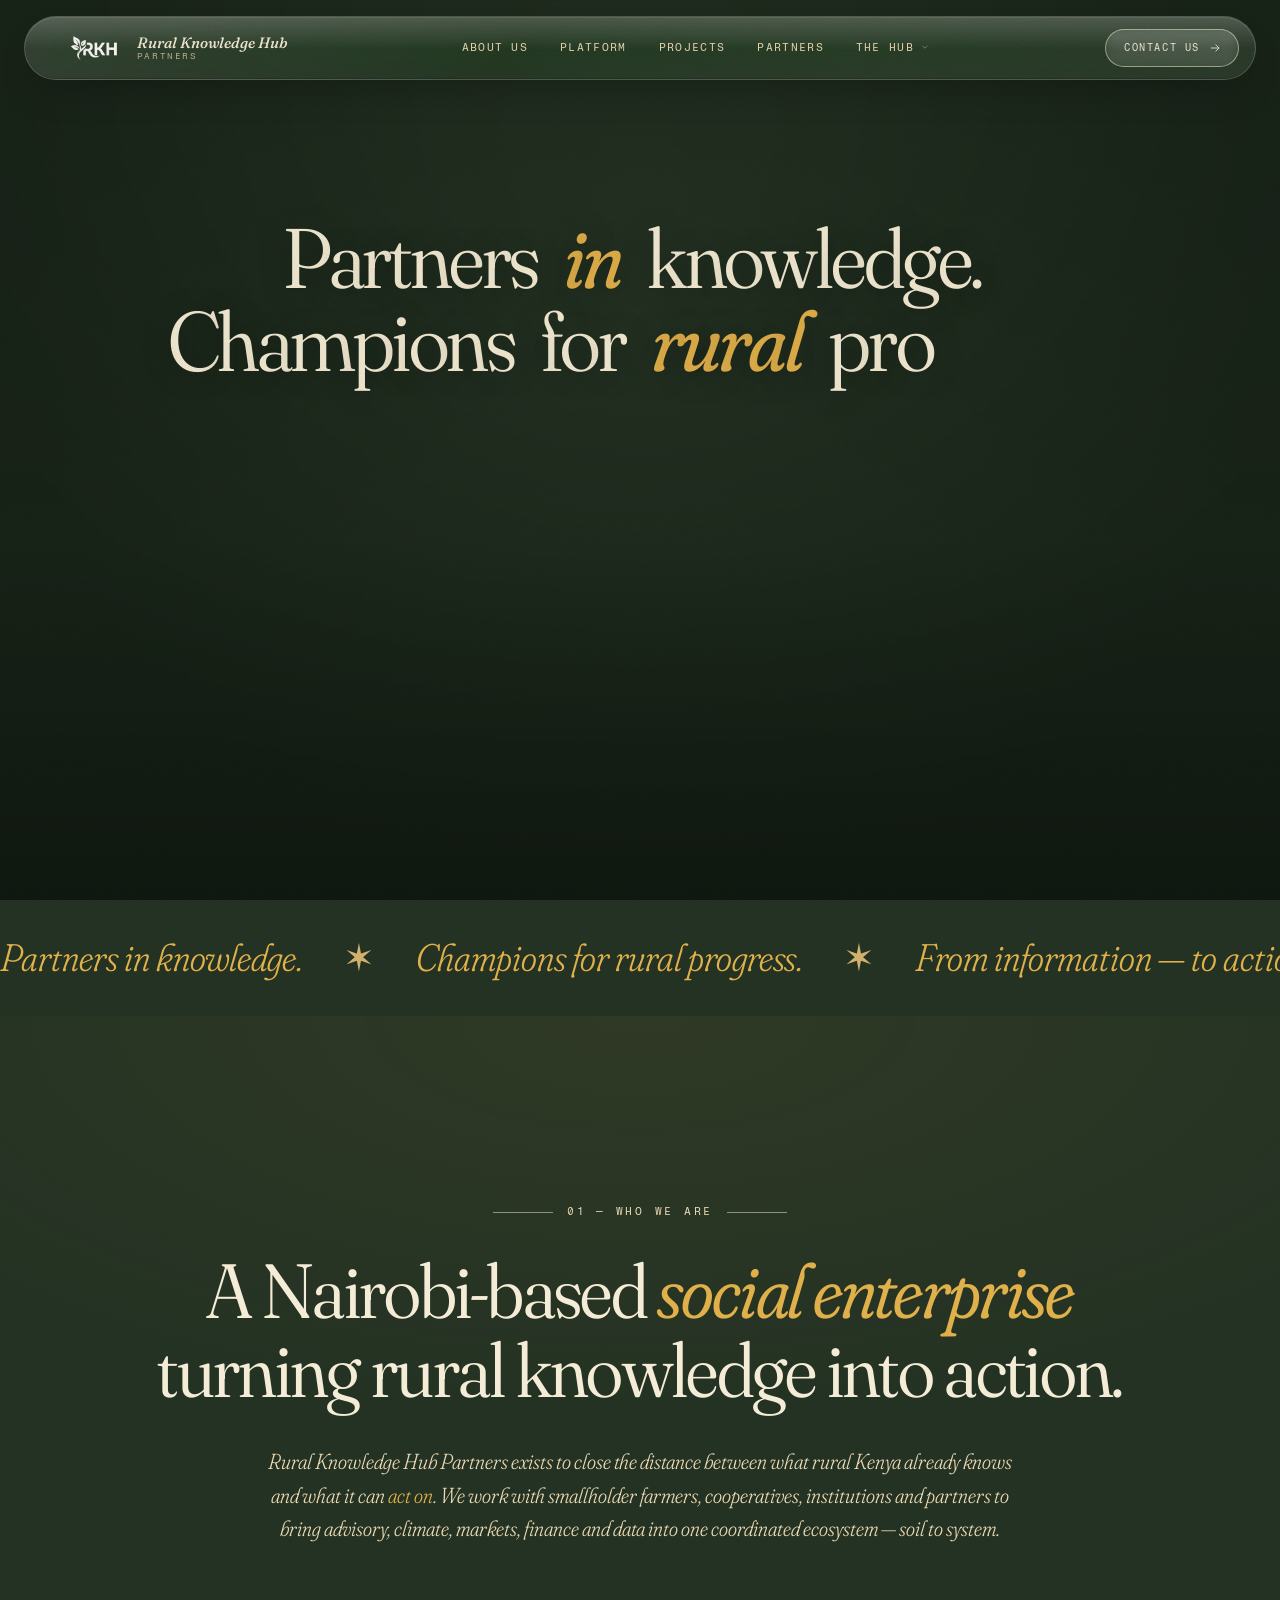
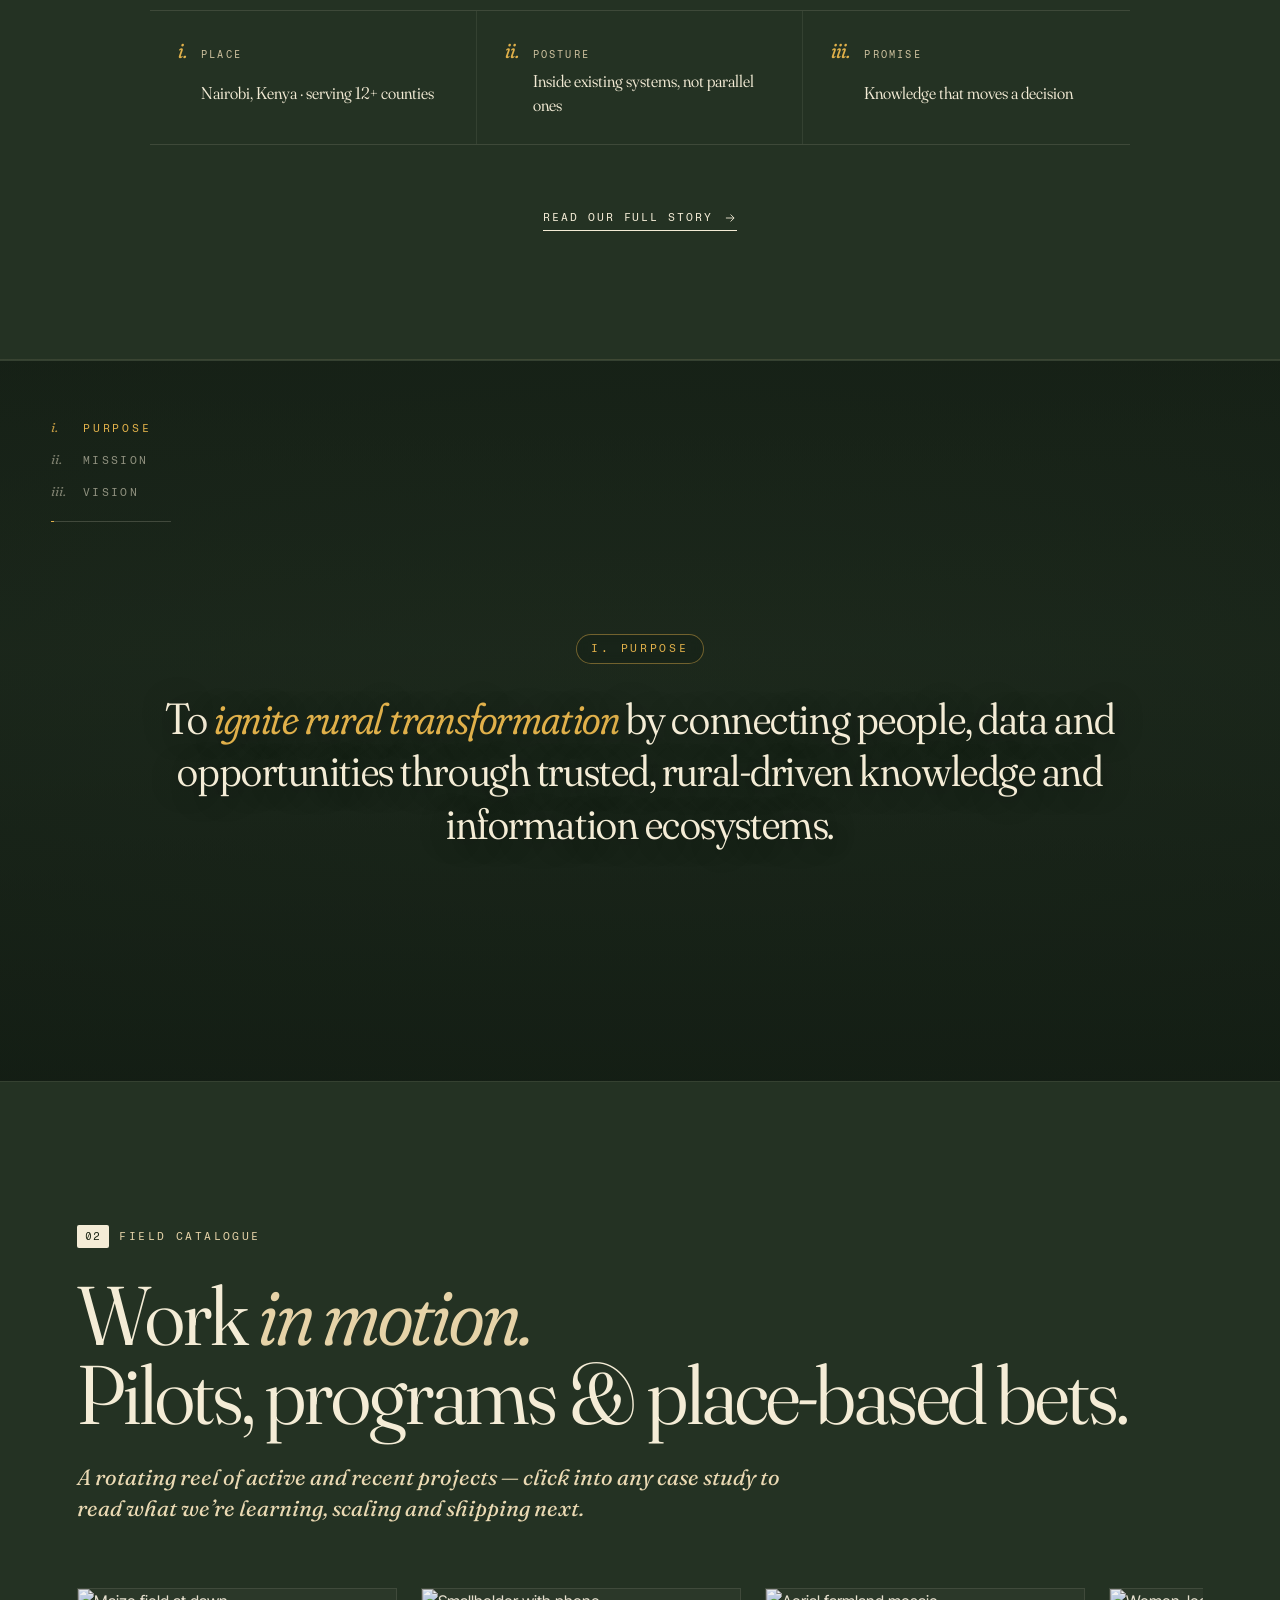
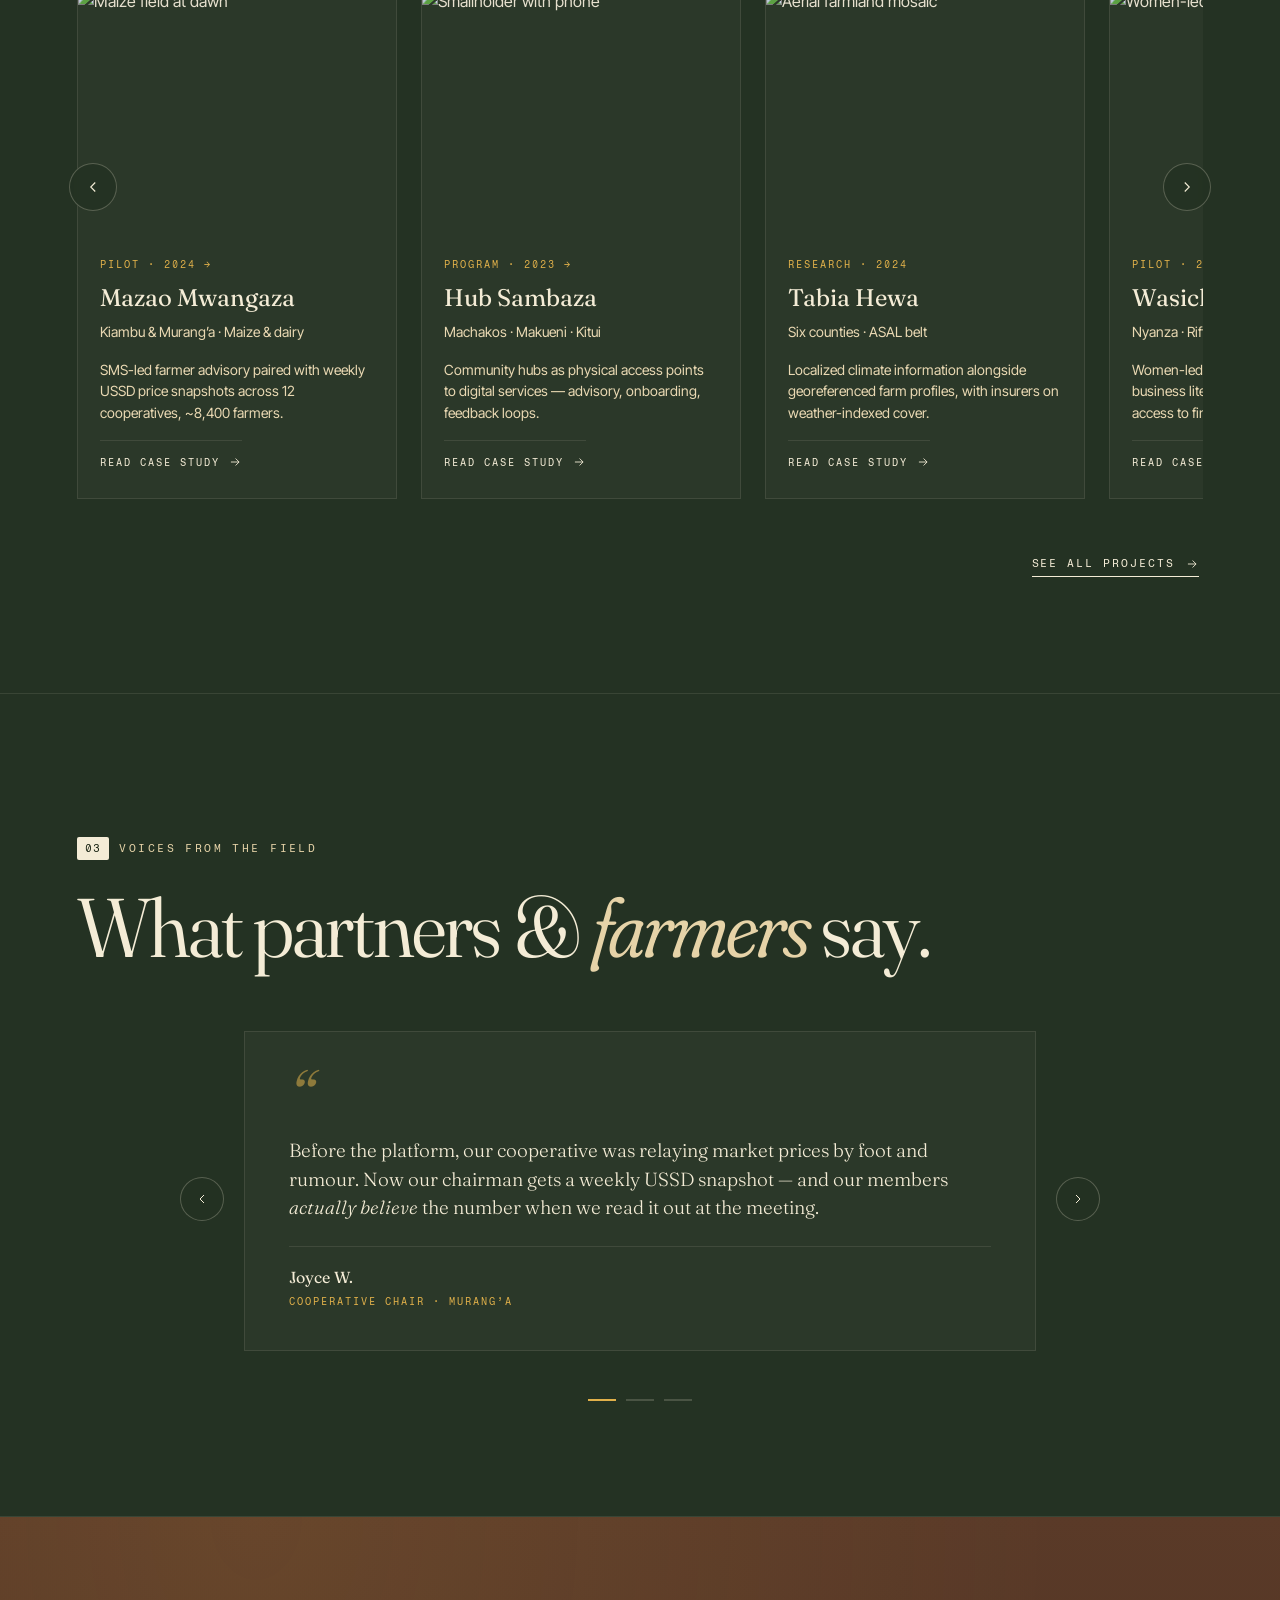
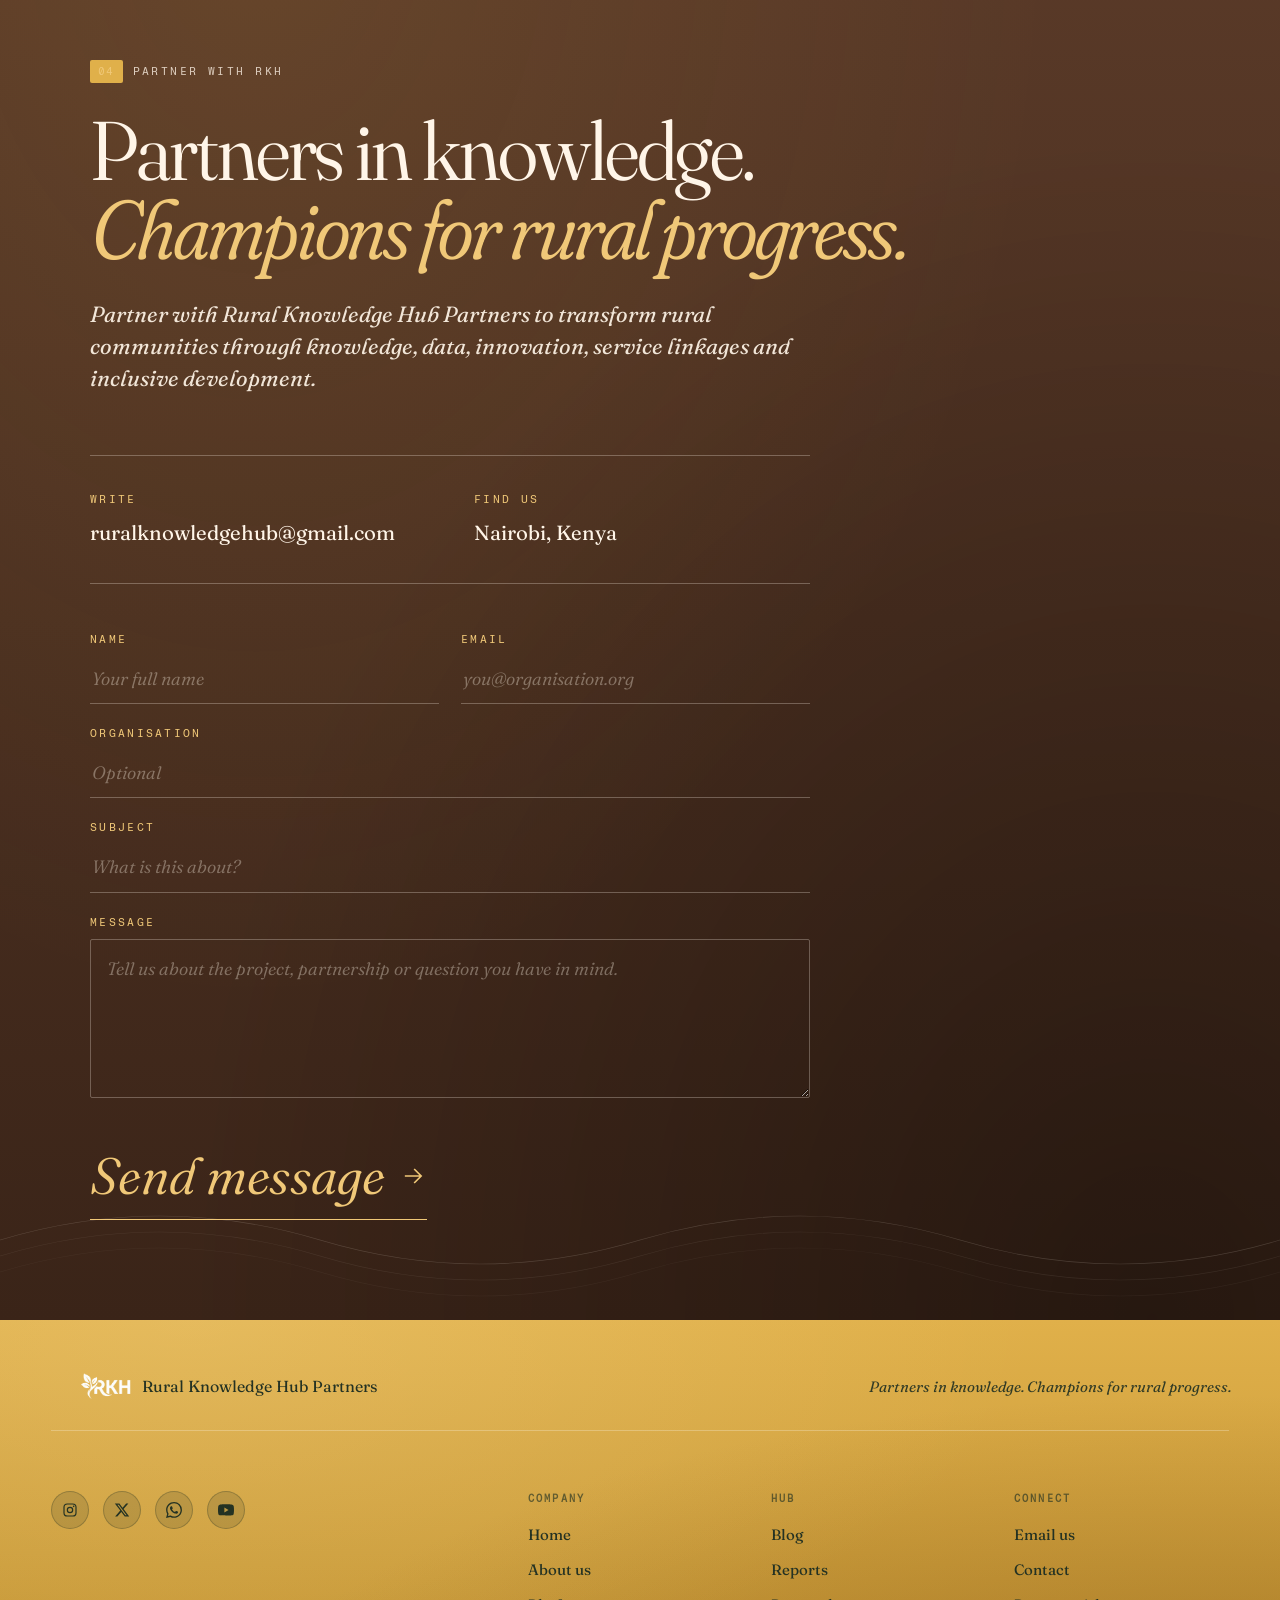
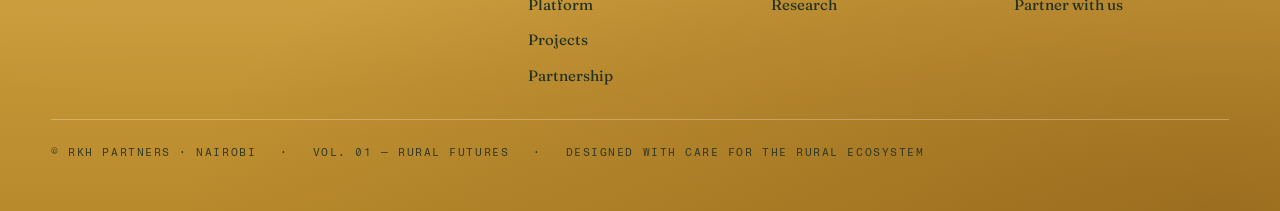
==== index.html @ 111ee83a "Initial commit" ====
<!doctype html>
<html lang="en">
<head>
<meta charset="utf-8" />
<meta name="viewport" content="width=device-width, initial-scale=1" />
<title>Rural Knowledge Hub Partners — Knowledge that moves the soil.</title>
<meta name="description" content="RKH Partners is a Nairobi-based social enterprise turning rural knowledge into action — connecting smallholder farmers, cooperatives and institutions through one coordinated rural knowledge ecosystem." />

<link rel="preconnect" href="https://fonts.googleapis.com">
<link rel="preconnect" href="https://fonts.gstatic.com" crossorigin>
<link href="https://fonts.googleapis.com/css2?family=Fraunces:ital,opsz,wght,SOFT@0,9..144,300..900,30..100;1,9..144,300..900,30..100&family=Fragment+Mono&family=Inter+Tight:wght@300;400;500;600&display=swap" rel="stylesheet">

<link rel="stylesheet" href="styles.css" />
</head>
<body>

<!-- ============ GRAIN & PAPER NOISE OVERLAY ============ -->
<div class="grain" aria-hidden="true"></div>

<!-- ============ NAV ============ -->
<header class="nav">
  <a href="#top" class="nav-mark" aria-label="RKH Partners home">
    <img class="nav-logo" src="assets/rkh-logo.png" alt="RKH Partners" />
    <span class="nav-wordmark">
      <span class="nav-word">Rural Knowledge Hub</span>
      <span class="nav-sub">Partners</span>
    </span>
  </a>

  <nav class="nav-links" aria-label="Primary">
    <a href="pillars.html">About us</a>
    <a href="platform.html">Platform</a>
    <a href="projects.html">Projects</a>
    <a href="partnership.html">Partners</a>
    <div class="nav-drop" data-nav-drop>
      <button type="button" class="nav-drop-trigger" aria-expanded="false" aria-haspopup="true">
        <span>The Hub</span>
        <svg viewBox="0 0 24 24" aria-hidden="true"><path d="M6 9l6 6 6-6" fill="none" stroke="currentColor" stroke-width="1.5"/></svg>
      </button>
      <div class="nav-drop-menu" role="menu">
        <a href="blog.html" role="menuitem"><span>i.</span> Blog</a>
        <a href="reports.html" role="menuitem"><span>ii.</span> Reports</a>
        <a href="research.html" role="menuitem"><span>iii.</span> Research</a>
      </div>
    </div>
  </nav>

  <a href="#contact" class="nav-cta">
    <span>Contact us</span>
    <svg viewBox="0 0 24 24" aria-hidden="true"><path d="M5 12h14M13 6l6 6-6 6" fill="none" stroke="currentColor" stroke-width="1.5"/></svg>
  </a>

  <!-- Mobile-only hamburger -->
  <button type="button" class="nav-burger" aria-label="Open menu" aria-expanded="false" data-nav-burger>
    <span class="burger-bars" aria-hidden="true">
      <span></span><span></span><span></span>
    </span>
  </button>
</header>

<!-- ============ MOBILE MENU PANEL ============ -->
<div class="mobile-menu" data-mobile-menu aria-hidden="true">
  <button type="button" class="mm-close" aria-label="Close menu" data-mm-close>
    <svg viewBox="0 0 24 24" aria-hidden="true">
      <path d="M6 6l12 12M18 6L6 18" fill="none" stroke="currentColor" stroke-width="1.5" stroke-linecap="round"/>
    </svg>
  </button>
  <div class="mobile-menu-inner">
    <nav class="mm-links" aria-label="Mobile primary">
      <a href="pillars.html"><span class="mm-no">i.</span> About us</a>
      <a href="platform.html"><span class="mm-no">ii.</span> Platform</a>
      <a href="projects.html"><span class="mm-no">iii.</span> Projects</a>
      <a href="partnership.html"><span class="mm-no">iv.</span> Partners</a>
      <div class="mm-group" data-mm-group>
        <button type="button" class="mm-group-trigger" aria-expanded="false" data-mm-group-trigger>
          <span class="mm-no">v.</span>
          <span class="mm-group-label">The Hub</span>
          <svg class="mm-chevron" viewBox="0 0 24 24" aria-hidden="true"><path d="M6 9l6 6 6-6" fill="none" stroke="currentColor" stroke-width="1.5"/></svg>
        </button>
        <div class="mm-group-panel" data-mm-group-panel>
          <a href="blog.html"><span class="mm-sub-no">·</span> Blog</a>
          <a href="reports.html"><span class="mm-sub-no">·</span> Reports</a>
          <a href="research.html"><span class="mm-sub-no">·</span> Research</a>
        </div>
      </div>
    </nav>
    <div class="mm-cta-wrap">
      <a href="#contact" class="mm-cta">
        <span>Contact us</span>
        <svg viewBox="0 0 24 24" aria-hidden="true"><path d="M5 12h14M13 6l6 6-6 6" fill="none" stroke="currentColor" stroke-width="1.5"/></svg>
      </a>
    </div>
    <div class="mm-foot">
      <span>© RKH Partners · Nairobi</span>
    </div>
  </div>
</div>

<main id="top">

<!-- ============ HERO ============ -->
<section class="hero" data-hero>

  <!-- Full-bleed background image -->
  <div class="hero-bg" aria-hidden="true">
    <img src="https://images.unsplash.com/photo-1563514227147-6d2ff665a6a0?auto=format&fit=crop&w=2000&q=80" alt="" />
  </div>
  <div class="hero-bg-overlay" aria-hidden="true"></div>

  <div class="hero-inner">

    <div class="hero-eyebrow">
      <span class="line"></span>
      <span>A social enterprise for rural transformation</span>
      <span class="line"></span>
    </div>

    <h1 class="hero-title" data-text="Partners in knowledge. Champions for rural progress.">
      <span class="word w1" data-word="Partners"></span>
      <span class="word w2"><em data-word="in"></em></span>
      <span class="word w3" data-word="knowledge."></span>
      <span class="word break"></span>
      <span class="word w4" data-word="Champions"></span>
      <span class="word w5" data-word="for"></span>
      <span class="word w6"><em data-word="rural"></em></span>
      <span class="word w7" data-word="progress."></span>
    </h1>

    <div class="hero-body">
      <p>
        Rural Knowledge Hub Partners connects smallholder farmers, cooperatives and rural enterprises
        to trusted advisory, climate intelligence, markets, finance and partnerships &mdash;
        <em>one coordinated rural knowledge ecosystem.</em>
      </p>
      <a href="#contact" class="hero-cta">
        <span>Contact us</span>
        <svg viewBox="0 0 24 24" aria-hidden="true"><path d="M5 12h14M13 6l6 6-6 6" fill="none" stroke="currentColor" stroke-width="1.5"/></svg>
      </a>
    </div>

    <div class="hero-stats">
      <div>
        <span class="num">09</span>
        <span class="lab">Strategic pillars across the rural ecosystem</span>
      </div>
      <div>
        <span class="num">01</span>
        <span class="lab">Coordinated platform for knowledge &amp; service linkage</span>
      </div>
      <div>
        <span class="num">∞</span>
        <span class="lab">Partnerships from co-creation to capacity</span>
      </div>
    </div>

  </div>

</section>

<!-- ============ MARQUEE ============ -->
<div class="marquee" aria-hidden="true">
  <div class="marquee-track">
    <span>Partners in knowledge.</span><span>✶</span>
    <span>Champions for rural progress.</span><span>✶</span>
    <span>From information &mdash; to action.</span><span>✶</span>
    <span>Co-create · Digitize · Strengthen · Link · Learn.</span><span>✶</span>
    <span>Partners in knowledge.</span><span>✶</span>
    <span>Champions for rural progress.</span><span>✶</span>
    <span>From information &mdash; to action.</span><span>✶</span>
    <span>Co-create · Digitize · Strengthen · Link · Learn.</span><span>✶</span>
  </div>
</div>

<!-- ============ ABOUT SUMMARY (centred, flows into manifesto) ============ -->
<section class="about-summary" id="about">
  <div class="about-summary-eyebrow">
    <span class="line"></span>
    <span>01 — Who we are</span>
    <span class="line"></span>
  </div>

  <h2 class="about-summary-title">
    A Nairobi-based <em>social enterprise</em><br>
    turning rural knowledge into action.
  </h2>

  <p class="about-summary-lead">
    Rural Knowledge Hub Partners exists to close the distance between what rural Kenya
    already knows and what it can <em>act on</em>. We work with smallholder farmers,
    cooperatives, institutions and partners to bring advisory, climate, markets, finance
    and data into one coordinated ecosystem &mdash; soil to system.
  </p>

  <div class="about-summary-meta">
    <div>
      <span class="asm-no">i.</span>
      <span class="asm-lab">Place</span>
      <span class="asm-val">Nairobi, Kenya · serving 12+ counties</span>
    </div>
    <div>
      <span class="asm-no">ii.</span>
      <span class="asm-lab">Posture</span>
      <span class="asm-val">Inside existing systems, not parallel ones</span>
    </div>
    <div>
      <span class="asm-no">iii.</span>
      <span class="asm-lab">Promise</span>
      <span class="asm-val">Knowledge that moves a decision</span>
    </div>
  </div>

  <a href="pillars.html" class="link-arrow about-summary-cta">
    <span>Read our full story</span>
    <svg viewBox="0 0 24 24" aria-hidden="true"><path d="M5 12h14M13 6l6 6-6 6" fill="none" stroke="currentColor" stroke-width="1.5"/></svg>
  </a>
</section>

<!-- ============ MISSION / VISION / PURPOSE ============ -->
<section class="manifesto" id="manifesto">

  <div class="m-stage">
    <div class="m-slide is-active" data-index="0" aria-hidden="false">
      <div class="m-img" style="background-image:url('https://images.unsplash.com/photo-1500382017468-9049fed747ef?auto=format&fit=crop&w=2000&q=80')"></div>
      <div class="m-overlay"></div>
      <div class="m-message">
        <span class="m-message-eyebrow">i. Purpose</span>
        <p>To <em>ignite rural transformation</em> by connecting people, data and opportunities through trusted, rural-driven knowledge and information ecosystems.</p>
      </div>
    </div>

    <div class="m-slide" data-index="1" aria-hidden="true">
      <div class="m-img" style="background-image:url('https://images.unsplash.com/photo-1464226184884-fa280b87c399?auto=format&fit=crop&w=2000&q=80')"></div>
      <div class="m-overlay"></div>
      <div class="m-message">
        <span class="m-message-eyebrow">ii. Mission</span>
        <p>To connect rural farming communities and enterprise with timely, practical and <em>demand-driven knowledge &amp; data</em> &mdash; supporting collaboration, innovation, informed decision-making and inclusive development.</p>
      </div>
    </div>

    <div class="m-slide" data-index="2" aria-hidden="true">
      <div class="m-img" style="background-image:url('https://images.unsplash.com/photo-1523741543316-beb7fc7023d8?auto=format&fit=crop&w=2000&q=80')"></div>
      <div class="m-overlay"></div>
      <div class="m-message">
        <span class="m-message-eyebrow">iii. Vision</span>
        <p>To become Africa&rsquo;s leading hub for rural knowledge, data and partnerships that inform decisions and drive <em>inclusive, sustainable development</em>.</p>
      </div>
    </div>

    <nav class="m-tabs" aria-label="Manifesto sections">
      <button type="button" class="m-tab is-active" data-target="0">
        <span class="m-tab-num">i.</span>
        <span class="m-tab-label">Purpose</span>
      </button>
      <button type="button" class="m-tab" data-target="1">
        <span class="m-tab-num">ii.</span>
        <span class="m-tab-label">Mission</span>
      </button>
      <button type="button" class="m-tab" data-target="2">
        <span class="m-tab-num">iii.</span>
        <span class="m-tab-label">Vision</span>
      </button>
      <div class="m-tab-progress" aria-hidden="true"><span class="m-tab-progress-bar"></span></div>
    </nav>
  </div>

</section>

<!-- ============ PROJECTS CAROUSEL ============ -->
<section class="proj-carousel" id="projects-carousel">

  <header class="section-head">
    <span class="kicker"><span>02</span> Field catalogue</span>
    <h2 class="display">
      Work <em>in motion.</em><br>
      Pilots, programs &amp; place-based bets.
    </h2>
    <p class="dek">
      A rotating reel of active and recent projects &mdash; click into any case study to read
      what we&rsquo;re learning, scaling and shipping next.
    </p>
  </header>

  <div class="pc-stage" data-carousel>
    <button type="button" class="pc-arrow pc-prev" aria-label="Previous projects">
      <svg viewBox="0 0 24 24" aria-hidden="true"><path d="M15 6l-6 6 6 6" fill="none" stroke="currentColor" stroke-width="1.5"/></svg>
    </button>

    <div class="pc-track" data-carousel-track>
      <a class="pc-card" href="projects/mazao-mwangaza.html">
        <div class="pc-img">
          <img src="https://images.unsplash.com/photo-1500382017468-9049fed747ef?auto=format&fit=crop&w=900&q=70" alt="Maize field at dawn" />
        </div>
        <div class="pc-body">
          <span class="pc-tag">Pilot · 2024 →</span>
          <h3>Mazao Mwangaza</h3>
          <p class="pc-where">Kiambu &amp; Murang&rsquo;a · Maize &amp; dairy</p>
          <p>SMS-led farmer advisory paired with weekly USSD price snapshots across 12 cooperatives, ~8,400 farmers.</p>
          <span class="pc-go">Read case study <svg viewBox="0 0 24 24" aria-hidden="true"><path d="M5 12h14M13 6l6 6-6 6" fill="none" stroke="currentColor" stroke-width="1.5"/></svg></span>
        </div>
      </a>

      <a class="pc-card" href="projects/hub-sambaza.html">
        <div class="pc-img">
          <img src="https://images.unsplash.com/photo-1523741543316-beb7fc7023d8?auto=format&fit=crop&w=900&q=70" alt="Smallholder with phone" />
        </div>
        <div class="pc-body">
          <span class="pc-tag">Program · 2023 →</span>
          <h3>Hub Sambaza</h3>
          <p class="pc-where">Machakos · Makueni · Kitui</p>
          <p>Community hubs as physical access points to digital services &mdash; advisory, onboarding, feedback loops.</p>
          <span class="pc-go">Read case study <svg viewBox="0 0 24 24" aria-hidden="true"><path d="M5 12h14M13 6l6 6-6 6" fill="none" stroke="currentColor" stroke-width="1.5"/></svg></span>
        </div>
      </a>

      <a class="pc-card" href="projects/tabia-hewa.html">
        <div class="pc-img">
          <img src="https://images.unsplash.com/photo-1464226184884-fa280b87c399?auto=format&fit=crop&w=900&q=70" alt="Aerial farmland mosaic" />
        </div>
        <div class="pc-body">
          <span class="pc-tag">Research · 2024</span>
          <h3>Tabia Hewa</h3>
          <p class="pc-where">Six counties · ASAL belt</p>
          <p>Localized climate information alongside georeferenced farm profiles, with insurers on weather-indexed cover.</p>
          <span class="pc-go">Read case study <svg viewBox="0 0 24 24" aria-hidden="true"><path d="M5 12h14M13 6l6 6-6 6" fill="none" stroke="currentColor" stroke-width="1.5"/></svg></span>
        </div>
      </a>

      <a class="pc-card" href="projects/wasichana-wajibu.html">
        <div class="pc-img">
          <img src="https://images.unsplash.com/photo-1593113598332-cd288d649433?auto=format&fit=crop&w=900&q=70" alt="Women-led producer group" />
        </div>
        <div class="pc-body">
          <span class="pc-tag">Pilot · 2025</span>
          <h3>Wasichana Wajibu</h3>
          <p class="pc-where">Nyanza · Rift Valley</p>
          <p>Women-led producer groups growing business literacy, leadership pathways and access to finance.</p>
          <span class="pc-go">Read case study <svg viewBox="0 0 24 24" aria-hidden="true"><path d="M5 12h14M13 6l6 6-6 6" fill="none" stroke="currentColor" stroke-width="1.5"/></svg></span>
        </div>
      </a>

      <a class="pc-card" href="projects/soko-smart.html">
        <div class="pc-img">
          <img src="https://images.unsplash.com/photo-1500382017468-9049fed747ef?auto=format&fit=crop&w=900&q=70" alt="Open market produce" />
        </div>
        <div class="pc-body">
          <span class="pc-tag">Live · 2024 →</span>
          <h3>Soko Smart</h3>
          <p class="pc-where">Nakuru · Uasin Gishu</p>
          <p>Direct buyer linkages for horticulture cooperatives, with logistics partners and aggregation desks.</p>
          <span class="pc-go">Read case study <svg viewBox="0 0 24 24" aria-hidden="true"><path d="M5 12h14M13 6l6 6-6 6" fill="none" stroke="currentColor" stroke-width="1.5"/></svg></span>
        </div>
      </a>

      <a class="pc-card" href="projects/pwani-roots.html">
        <div class="pc-img">
          <img src="https://images.unsplash.com/photo-1444858345736-5a4cb1b9b1c8?auto=format&fit=crop&w=900&q=70" alt="Coastal landscape" />
        </div>
        <div class="pc-body">
          <span class="pc-tag">Concept · 2025</span>
          <h3>Pwani Roots</h3>
          <p class="pc-where">Coast region · Mixed cropping</p>
          <p>Co-design with coastal cooperatives mapping knowledge gaps in cassava, cashew and small-livestock chains.</p>
          <span class="pc-go">Read case study <svg viewBox="0 0 24 24" aria-hidden="true"><path d="M5 12h14M13 6l6 6-6 6" fill="none" stroke="currentColor" stroke-width="1.5"/></svg></span>
        </div>
      </a>
    </div>

    <button type="button" class="pc-arrow pc-next" aria-label="Next projects">
      <svg viewBox="0 0 24 24" aria-hidden="true"><path d="M9 6l6 6-6 6" fill="none" stroke="currentColor" stroke-width="1.5"/></svg>
    </button>
  </div>

  <div class="pc-foot">
    <div class="pc-dots" data-carousel-dots aria-hidden="true"></div>
    <a href="projects.html" class="link-arrow">
      <span>See all projects</span>
      <svg viewBox="0 0 24 24" aria-hidden="true"><path d="M5 12h14M13 6l6 6-6 6" fill="none" stroke="currentColor" stroke-width="1.5"/></svg>
    </a>
  </div>
</section>

<!-- (Removed: blended platform hero + 4-card grid) -->

<!-- ============ TESTIMONIALS ============ -->
<section class="testimonials" id="testimonials">

  <header class="section-head">
    <span class="kicker"><span>03</span> Voices from the field</span>
    <h2 class="display">
      What partners &amp; <em>farmers</em> say.
    </h2>
  </header>

  <div class="testi-stage" data-testi-stage>
    <button type="button" class="tc-arrow tc-prev" aria-label="Previous testimonial">
      <svg viewBox="0 0 24 24" aria-hidden="true"><path d="M15 6l-6 6 6 6" fill="none" stroke="currentColor" stroke-width="1.5"/></svg>
    </button>

    <div class="testi-track" data-testi-track>

      <figure class="testi">
        <span class="testi-mark" aria-hidden="true">&ldquo;</span>
        <blockquote>
          <p>
            Before the platform, our cooperative was relaying market prices by foot and rumour.
            Now our chairman gets a weekly USSD snapshot &mdash; and our members <em>actually
            believe</em> the number when we read it out at the meeting.
          </p>
        </blockquote>
        <figcaption>
          <span class="testi-name">Joyce W.</span>
          <span class="testi-role">Cooperative chair · Murang&rsquo;a</span>
        </figcaption>
      </figure>

      <figure class="testi">
        <span class="testi-mark" aria-hidden="true">&ldquo;</span>
        <blockquote>
          <p>
            RKH brought us the farmer profiling layer we&rsquo;d been trying to build for two years.
            It cut our product design cycle in half and gave our underwriters something they
            could <em>actually</em> price against.
          </p>
        </blockquote>
        <figcaption>
          <span class="testi-name">David O.</span>
          <span class="testi-role">Insurance product lead · Nairobi</span>
        </figcaption>
      </figure>

      <figure class="testi">
        <span class="testi-mark" aria-hidden="true">&ldquo;</span>
        <blockquote>
          <p>
            The hub team listens first. They came to our community, sat with the women&rsquo;s
            group, and only then started designing. That&rsquo;s rare. Now my dairy is shipping
            to a buyer I would never have met on my own.
          </p>
        </blockquote>
        <figcaption>
          <span class="testi-name">Faith K.</span>
          <span class="testi-role">Dairy farmer · Kiambu</span>
        </figcaption>
      </figure>

    </div>

    <button type="button" class="tc-arrow tc-next" aria-label="Next testimonial">
      <svg viewBox="0 0 24 24" aria-hidden="true"><path d="M9 6l6 6-6 6" fill="none" stroke="currentColor" stroke-width="1.5"/></svg>
    </button>
  </div>

  <div class="testi-dots" data-testi-dots>
    <button type="button" class="tc-dot is-on" aria-label="Show testimonial 1"></button>
    <button type="button" class="tc-dot" aria-label="Show testimonial 2"></button>
    <button type="button" class="tc-dot" aria-label="Show testimonial 3"></button>
  </div>
</section>

<!-- ============ CONTACT / CTA ============ -->
<section class="contact" id="contact">
  <div class="contact-inner">

    <span class="kicker dark"><span>04</span> Partner with RKH</span>
    <h2 class="display contact-title">
      Partners in knowledge.<br>
      <em>Champions for rural progress.</em>
    </h2>
    <p class="contact-dek">
      Partner with Rural Knowledge Hub Partners to transform rural communities through
      knowledge, data, innovation, service linkages and inclusive development.
    </p>

    <div class="contact-grid">

      <div>
        <span class="c-lab">Write</span>
        <a href="mailto:ruralknowledgehub@gmail.com" class="c-val">ruralknowledgehub@gmail.com</a>
      </div>

      <div>
        <span class="c-lab">Find us</span>
        <span class="c-val">Nairobi, Kenya</span>
      </div>

    </div>

    <!-- Contact form — sends to ruralknowledgehub@gmail.com via Web3Forms (free, unlimited). -->
    <form class="contact-form" action="https://api.web3forms.com/submit" method="POST">
      <!-- Web3Forms required + meta fields -->
      <input type="hidden" name="access_key" value="639134e4-f167-4bcc-96ae-48453278bfd0" />
      <input type="hidden" name="subject" value="New enquiry — RKH Partners website" />
      <input type="hidden" name="from_name" value="RKH Partners website" />
      <!-- Honeypot anti-spam (must remain empty) -->
      <input type="checkbox" name="botcheck" class="cf-honeypot" tabindex="-1" autocomplete="off" />

      <div class="cf-row">
        <label class="cf-field">
          <span class="cf-lab">Name</span>
          <input type="text" name="name" required autocomplete="name" placeholder="Your full name" />
        </label>
        <label class="cf-field">
          <span class="cf-lab">Email</span>
          <input type="email" name="email" required autocomplete="email" placeholder="you@organisation.org" />
        </label>
      </div>
      <label class="cf-field">
        <span class="cf-lab">Organisation</span>
        <input type="text" name="organisation" autocomplete="organization" placeholder="Optional" />
      </label>
      <label class="cf-field">
        <span class="cf-lab">Subject</span>
        <input type="text" name="enquiry_subject" placeholder="What is this about?" />
      </label>
      <label class="cf-field">
        <span class="cf-lab">Message</span>
        <textarea name="message" rows="5" required placeholder="Tell us about the project, partnership or question you have in mind."></textarea>
      </label>
      <button type="submit" class="contact-cta">
        <span>Send message</span>
        <svg viewBox="0 0 24 24"><path d="M5 12h14M13 6l6 6-6 6" fill="none" stroke="currentColor" stroke-width="1.4"/></svg>
      </button>
    </form>
  </div>

  <!-- decorative seed pattern -->
  <svg class="seed-pattern" viewBox="0 0 800 200" aria-hidden="true" preserveAspectRatio="none">
    <g fill="none" stroke="currentColor" stroke-width="0.8">
      <path d="M0,100 Q100,40 200,100 T400,100 T600,100 T800,100"/>
      <path d="M0,120 Q100,60 200,120 T400,120 T600,120 T800,120" opacity="0.5"/>
      <path d="M0,140 Q100,80 200,140 T400,140 T600,140 T800,140" opacity="0.3"/>
    </g>
  </svg>
</section>

</main>

<!-- ============ FOOTER ============ -->
<footer class="foot">
  <div class="foot-row">
    <span class="foot-mark"><img class="foot-logo" src="assets/rkh-logo.png" alt="RKH Partners" /></span>
    <span class="foot-name">Rural Knowledge Hub Partners</span>
    <span class="foot-tag">Partners in knowledge. Champions for rural progress.</span>
  </div>
  <div class="foot-links">
    <div class="foot-brand">
            <div class="foot-socials" aria-label="Social media">
        <a href="https://instagram.com/" target="_blank" rel="noopener noreferrer" aria-label="Instagram">
          <svg viewBox="0 0 24 24" aria-hidden="true">
            <rect x="3" y="3" width="18" height="18" rx="5" ry="5" fill="none" stroke="currentColor" stroke-width="1.8"/>
            <circle cx="12" cy="12" r="4" fill="none" stroke="currentColor" stroke-width="1.8"/>
            <circle cx="17.5" cy="6.5" r="1.2" fill="currentColor"/>
          </svg>
        </a>
        <a href="https://twitter.com/" target="_blank" rel="noopener noreferrer" aria-label="X / Twitter">
          <svg viewBox="0 0 24 24" aria-hidden="true">
            <path d="M18.244 2.25h3.308l-7.227 8.26 8.502 11.24H16.17l-5.214-6.817L4.99 21.75H1.68l7.73-8.835L1.254 2.25H8.08l4.713 6.231zm-1.161 17.52h1.833L7.084 4.126H5.117z"/>
          </svg>
        </a>
        <a href="https://wa.me/254728337790" target="_blank" rel="noopener noreferrer" aria-label="WhatsApp">
          <svg viewBox="0 0 24 24" aria-hidden="true">
            <path d="M17.472 14.382c-.297-.149-1.758-.867-2.03-.967-.273-.099-.471-.148-.67.15-.197.297-.767.966-.94 1.164-.173.199-.347.223-.644.075-.297-.15-1.255-.463-2.39-1.475-.883-.788-1.48-1.761-1.653-2.059-.173-.297-.018-.458.13-.606.134-.133.298-.347.446-.52.149-.174.198-.298.298-.497.099-.198.05-.371-.025-.52-.075-.149-.669-1.612-.916-2.207-.242-.579-.487-.5-.669-.51-.173-.008-.371-.01-.57-.01-.198 0-.52.074-.792.372-.272.297-1.04 1.016-1.04 2.479 0 1.462 1.065 2.875 1.213 3.074.149.198 2.096 3.2 5.077 4.487.71.306 1.263.489 1.695.625.712.227 1.36.195 1.871.118.571-.085 1.758-.719 2.006-1.413.248-.694.248-1.289.173-1.413-.074-.124-.272-.198-.57-.347m-5.421 7.403h-.004a9.87 9.87 0 0 1-5.031-1.378l-.361-.214-3.741.982.998-3.648-.235-.374a9.86 9.86 0 0 1-1.51-5.26c.001-5.45 4.436-9.884 9.888-9.884 2.64 0 5.122 1.03 6.988 2.898a9.825 9.825 0 0 1 2.893 6.994c-.003 5.45-4.437 9.884-9.885 9.884m8.413-18.297A11.815 11.815 0 0 0 12.05 0C5.495 0 .16 5.335.157 11.892c0 2.096.547 4.142 1.588 5.945L.057 24l6.305-1.654a11.882 11.882 0 0 0 5.683 1.448h.005c6.554 0 11.89-5.335 11.893-11.893a11.821 11.821 0 0 0-3.48-8.413"/>
          </svg>
        </a>
        <a href="https://youtube.com/" target="_blank" rel="noopener noreferrer" aria-label="YouTube">
          <svg viewBox="0 0 24 24" aria-hidden="true">
            <path d="M23.498 6.186a3.016 3.016 0 0 0-2.122-2.136C19.505 3.545 12 3.545 12 3.545s-7.505 0-9.377.505A3.017 3.017 0 0 0 .502 6.186C0 8.07 0 12 0 12s0 3.93.502 5.814a3.016 3.016 0 0 0 2.122 2.136c1.871.505 9.376.505 9.376.505s7.505 0 9.377-.505a3.015 3.015 0 0 0 2.122-2.136C24 15.93 24 12 24 12s0-3.93-.502-5.814zM9.545 15.568V8.432L15.818 12l-6.273 3.568z"/>
          </svg>
        </a>
      </div>
    </div>
    <nav class="foot-nav" aria-label="Footer">
      <div class="foot-col">
        <h4 class="foot-col-title">Company</h4>
        <a href="index.html">Home</a>
        <a href="pillars.html">About us</a>
        <a href="platform.html">Platform</a>
        <a href="projects.html">Projects</a>
        <a href="partnership.html">Partnership</a>
      </div>
      <div class="foot-col">
        <h4 class="foot-col-title">Hub</h4>
        <a href="blog.html">Blog</a>
        <a href="reports.html">Reports</a>
        <a href="research.html">Research</a>
      </div>
      <div class="foot-col">
        <h4 class="foot-col-title">Connect</h4>
        <a href="mailto:ruralknowledgehub@gmail.com">Email us</a>
        <a href="index.html#contact">Contact</a>
        <a href="partnership.html">Partner with us</a>
      </div>
    </nav>
  </div>

  <div class="foot-meta">
    <span>© RKH Partners · Nairobi</span>
    <span>Vol. 01 — Rural Futures</span>
    <span>Designed with care for the rural ecosystem</span>
  </div>
</footer>

<script src="script.js"></script>
</body>
</html>
---- styles.css ----
/* ============================================================
   RKH PARTNERS — EARTHY EDITORIAL
   palette: cream paper · terracotta · ochre · deep forest · umber
   ============================================================ */

:root{
  /* Page is now DEEP FOREST. Cream is ink. Gold for emphasis. */
  --cream:   #2a3a2a;   /* was page tint; now forest */
  --cream-2: #1f2c1f;   /* deeper forest */
  --paper:   #243223;   /* page background — deep forest */
  --ink:     #f4ecd6;   /* primary text — warm cream */
  --ink-2:   #ead9b3;   /* secondary text — softer cream */
  --umber:   #3f2d1e;
  --forest:  #1a2418;   /* even deeper forest for the dark "response" callout */
  --forest-deep: #0f1810;
  --terra:   #f4ecd6;   /* accent-as-cream */
  --terra-deep:#e6d3a8;
  /* Warm dark earth — used by the contact section */
  --terracotta:      #5a3a28;   /* dark cocoa-brown, slight warm cast */
  --terracotta-deep: #3a2418;   /* deeper espresso */
  --terracotta-soft: #7a5239;   /* highlight */
  --ochre:   #e0b04a;   /* gold — emphasis */
  --ochre-soft:#f0c878;
  --moss:    #6f7a43;
  --bone:    #15200f;   /* dark, used as contrast surface where cream chips sit on it */

  --serif: "Fraunces", "Times New Roman", serif;
  --sans:  "Inter Tight", system-ui, sans-serif;
  --mono:  "Fragment Mono", ui-monospace, monospace;

  --max: 1440px;
  --gutter: clamp(20px, 4vw, 64px);
}

*{box-sizing:border-box;margin:0;padding:0}
html{scroll-behavior:smooth}
body{
  background: var(--paper);
  color: var(--ink);
  font-family: var(--sans);
  font-weight: 400;
  font-size: 16px;
  line-height: 1.55;
  -webkit-font-smoothing: antialiased;
  text-rendering: optimizeLegibility;
  overflow-x: hidden;
}
img{display:block;max-width:100%;height:auto}
a{color:inherit;text-decoration:none}
em{font-style:italic}

::selection{background:var(--terra);color:var(--bone)}

/* ============ GRAIN ============ */
.grain{
  position: fixed;
  inset: 0;
  pointer-events: none;
  z-index: 100;
  opacity: 0.35;
  mix-blend-mode: multiply;
  background-image: url("data:image/svg+xml;utf8,<svg xmlns='http://www.w3.org/2000/svg' width='300' height='300'><filter id='n'><feTurbulence type='fractalNoise' baseFrequency='0.85' numOctaves='2' stitchTiles='stitch'/><feColorMatrix values='0 0 0 0 0.25  0 0 0 0 0.18  0 0 0 0 0.10  0 0 0 0.45 0'/></filter><rect width='100%25' height='100%25' filter='url(%23n)'/></svg>");
}

/* ============ NAV ============ */
.nav{
  position: fixed;
  top: 16px;
  left: 50%;
  transform: translateX(-50%);
  z-index: 50;
  width: calc(100% - clamp(20px, 4vw, 48px));
  max-width: 1400px;
  display: grid;
  grid-template-columns: auto 1fr auto;
  align-items: center;
  gap: clamp(16px, 4vw, 48px);
  padding: 12px 16px 12px 18px;
  border-radius: 999px;

  /* GLASS */
  background:
    linear-gradient(135deg, rgba(255,255,255,0.14), rgba(255,255,255,0.05) 40%, rgba(255,255,255,0.10) 100%);
  backdrop-filter: blur(18px) saturate(180%) brightness(1.05);
  -webkit-backdrop-filter: blur(18px) saturate(180%) brightness(1.05);
  border: 1px solid rgba(255,255,255,0.18);
  box-shadow:
    inset 0 1px 0 rgba(255,255,255,0.25),
    inset 0 -1px 0 rgba(0,0,0,0.18),
    0 18px 40px -18px rgba(0,0,0,0.35);

  color: var(--ink);
  font-family: var(--mono);
  font-size: 11px;
  letter-spacing: 0.12em;
  text-transform: uppercase;

  /* mix with content beneath to react to colors / imagery */
  isolation: isolate;
}
/* Subtle highlight curve along top of glass */
.nav::before{
  content:"";
  position:absolute;
  inset: 1px 1px auto 1px;
  height: 50%;
  border-radius: 999px 999px 200px 200px / 999px 999px 80px 80px;
  background: linear-gradient(180deg, rgba(255,255,255,0.18), rgba(255,255,255,0) 100%);
  pointer-events:none;
  z-index:-1;
}
.nav-mark{display:flex;align-items:center;gap:10px}
.mark-svg{width:36px;height:36px;color:var(--terra)}
.nav-logo{
  width:auto;
  height:38px;
  display:block;
  object-fit:contain;
  flex-shrink:0;
  transform: scale(1.45);
  transform-origin: left center;
  margin-right: 14px;
}
.nav-wordmark{display:flex;flex-direction:column;line-height:1.1}
.nav-word{font-family:var(--serif);font-size:15px;font-weight:500;letter-spacing:0;text-transform:none;font-style:italic;color:var(--ink)}
.nav-sub{font-family:var(--mono);font-size:9px;letter-spacing:0.18em;color:var(--ink-2);opacity:.75}

.nav-links{display:flex;gap:clamp(12px, 2.5vw, 32px);justify-self:center}
.nav-links a{display:inline-flex;align-items:baseline;gap:6px;color:var(--ink-2);transition:color .25s}
.nav-links a span{font-size:9px;color:var(--terra);opacity:.7}
.nav-links a:hover{color:var(--terra-deep)}

.nav-cta{
  display:inline-flex;align-items:center;gap:8px;
  padding:10px 16px 10px 18px;
  border:1px solid rgba(244,236,214,0.55);
  border-radius:999px;
  color:var(--ink);
  background: rgba(255,255,255,0.06);
  font-family:var(--mono);font-size:10px;letter-spacing:.16em;
  transition: background .3s, color .3s, transform .3s, border-color .3s;
  backdrop-filter: blur(6px);
}
.nav-cta svg{width:14px;height:14px;transition:transform .3s}
.nav-cta:hover{background:var(--ochre);color:var(--forest-deep);border-color:var(--ochre)}
.nav-cta:hover svg{transform:translateX(3px)}

@media (max-width: 900px){
  .nav-links{display:none}
}

/* ============ HERO ============ */
.hero{
  position: relative;
  min-height: 100vh;
  padding: 140px var(--gutter) 70px;
  display: flex;
  flex-direction: column;
  align-items: center;
  justify-content: center;
  overflow: hidden;
  text-align: center;
  isolation: isolate;
}

/* ===== Full-bleed background image ===== */
.hero-bg{
  position: absolute;
  inset: 0;
  z-index: -2;
  overflow: hidden;
}
.hero-bg img{
  width: 100%;
  height: 100%;
  object-fit: cover;
  filter: saturate(1.05) contrast(1.05) brightness(0.55) blur(14px);
  transform: scale(1.08);
  transition: filter 1.4s cubic-bezier(.2,.7,.2,1), transform 6s cubic-bezier(.2,.7,.2,1);
  will-change: filter, transform;
}
.hero.is-loaded .hero-bg img{
  filter: saturate(1.08) contrast(1.06) brightness(0.42) blur(0px);
  transform: scale(1.02);
}

.hero-bg-overlay{
  position: absolute;
  inset: 0;
  z-index: -1;
  background:
    radial-gradient(ellipse at 50% 30%, rgba(0,0,0,0.0) 0%, rgba(15,24,16,0.55) 70%),
    linear-gradient(180deg, rgba(36,50,35,0.55) 0%, rgba(36,50,35,0.72) 60%, rgba(15,24,16,0.92) 100%);
  pointer-events: none;
}

/* paper background tint removed — keeping selector inert so cascade is safe */
.hero::before{ content: none }

/* ===== Centred inner column ===== */
.hero-inner{
  position: relative;
  z-index: 1;
  width: 100%;
  max-width: 1200px;
  display: flex;
  flex-direction: column;
  align-items: center;
  gap: 28px;
}

.hero-meta{
  display:flex;
  gap: clamp(20px, 4vw, 48px);
  flex-wrap:wrap;
  justify-content: center;
  font-family:var(--mono);
  font-size:10.5px;
  letter-spacing:.18em;
  text-transform:uppercase;
  color: var(--ink);
  opacity: .82;
}
.meta-row{display:flex;align-items:center;gap:10px}
.dot{
  width:8px;height:8px;border-radius:50%;
  background:var(--ochre);
  box-shadow:0 0 0 4px rgba(224,176,74,.22);
  animation: heroDot 2.4s ease-in-out infinite;
}
@keyframes heroDot{
  0%,100%{box-shadow:0 0 0 4px rgba(224,176,74,.22)}
  50%{box-shadow:0 0 0 9px rgba(224,176,74,.04)}
}

.hero-eyebrow{
  display:flex; align-items:center; gap:18px;
  justify-content: center;
  font-family:var(--mono);
  font-size:11px; letter-spacing:.22em; text-transform:uppercase;
  color: var(--ochre-soft);
}
.hero-eyebrow .line{
  display:inline-block;
  width: 60px;
  height:1px;
  background: var(--ochre);
  opacity: .55;
}

.hero-title{
  font-family: var(--serif);
  font-weight: 350;
  font-size: clamp(38px, 6.6vw, 116px);
  line-height: 0.98;
  letter-spacing: -0.03em;
  color: var(--ink);
  font-variation-settings: "opsz" 144, "SOFT" 50;
  margin: 4px 0 12px;
  max-width: 22ch;
  text-align: center;
  text-wrap: balance;
  text-shadow: 0 2px 30px rgba(0,0,0,0.3);
}
.hero-title .word{
  display:inline-block;
  margin: 0 0.18em 0 0;
  white-space: nowrap;
}
.hero-title .word.break{
  display:block;
  width:100%;
  margin: 0;
  height: 0;
}
.hero-title .word em{
  color: var(--ochre);
  font-style: italic;
  font-weight: 400;
  font-variation-settings:"opsz" 144, "SOFT" 90;
  text-shadow: 0 1px 0 rgba(0,0,0,0.18), 0 2px 30px rgba(0,0,0,0.35);
}

/* ===== Per-letter typewriter-blur reveal ===== */
.hero-title .letter{
  display: inline-block;
  opacity: 0;
  filter: blur(14px);
  transform: translateY(8px);
  transition:
    opacity .7s cubic-bezier(.2,.7,.2,1),
    filter .8s cubic-bezier(.2,.7,.2,1),
    transform .9s cubic-bezier(.2,.7,.2,1);
}
.hero-title .letter.is-on{
  opacity: 1;
  filter: blur(0);
  transform: translateY(0);
}
/* caret hint */
.hero-title .caret{
  display: inline-block;
  width: 0.06em;
  height: 0.85em;
  background: var(--ochre);
  vertical-align: -0.05em;
  margin-left: 0.04em;
  animation: heroCaret 0.85s steps(2) infinite;
}
.hero-title .caret.is-done{
  opacity: 0;
  animation: none;
  transition: opacity .4s ease;
}
@keyframes heroCaret{
  0%,49%{opacity: 1}
  50%,100%{opacity: 0}
}

.hero-body{
  max-width: 620px;
  font-size: 17px;
  line-height: 1.6;
  color: var(--ink);
  margin-top: 4px;
  text-align: center;
  opacity: .92;
}
.hero-body p{margin-bottom: 22px}
.hero-body p em{
  color:var(--ochre-soft);
  font-family:var(--serif);
  font-style:italic;
  font-size:1.04em;
}
.hero-body .link-arrow{
  border-bottom-color: var(--ink);
  color: var(--ink);
}
.hero-body .link-arrow:hover{
  color: var(--ochre);
  border-bottom-color: var(--ochre);
}

.link-arrow{
  display:inline-flex;
  align-items:center; gap:10px;
  padding-bottom: 4px;
  border-bottom:1px solid var(--ink);
  font-family:var(--mono);
  font-size:11px; letter-spacing:.18em; text-transform:uppercase;
  color:var(--ink);
  transition: gap .3s, color .3s;
}
.link-arrow svg{width:14px;height:14px}
.link-arrow:hover{gap:18px;color:var(--terra-deep)}

/* hero media + orbit removed — replaced by full-bleed background image */

/* stats */
.hero-stats{
  display:grid;
  grid-template-columns: repeat(3, 1fr);
  gap: clamp(20px, 4vw, 60px);
  width: 100%;
  max-width: 1000px;
  margin-top: 50px;
  padding-top: 30px;
  border-top: 1px solid rgba(244,236,214,.18);
  text-align: center;
}
.hero-stats > div{
  display:flex;
  flex-direction:column;
  gap:10px;
  align-items: center;
  justify-content: center;
}
.hero-stats .num{
  font-family:var(--serif);
  font-size: clamp(40px, 5vw, 64px);
  font-weight: 300;
  line-height: 1;
  color: var(--ink);
  font-variation-settings:"opsz" 144;
  display: inline-block;
  cursor: default;
  transition:
    color .4s cubic-bezier(.2,.7,.2,1),
    transform .5s cubic-bezier(.2,.7,.2,1),
    font-variation-settings .5s cubic-bezier(.2,.7,.2,1),
    text-shadow .4s ease;
}
.hero-stats > div:hover .num{
  color: var(--ochre);
  transform: translateY(-4px) scale(1.06);
  font-variation-settings:"opsz" 144, "SOFT" 100;
  text-shadow: 0 12px 30px rgba(224,176,74,0.45);
}
.hero-stats .lab{
  font-family:var(--mono);
  font-size: 10.5px;
  letter-spacing: .14em;
  text-transform: uppercase;
  color: var(--ink);
  max-width: 260px;
  text-align: center;
  opacity: .8;
  transition: color .3s ease, opacity .3s ease;
}
.hero-stats > div:hover .lab{
  color: var(--ochre-soft);
  opacity: 1;
}

@media (max-width: 700px){
  .hero{padding: 120px var(--gutter) 60px}
  .hero-stats{grid-template-columns: 1fr; gap: 30px}
}

/* scroll cue */
.scroll-cue{
  position:absolute;
  bottom: 24px; left: var(--gutter);
  display:flex; align-items:center; gap:14px;
  font-family:var(--mono);
  font-size:10px; letter-spacing:.22em; text-transform:uppercase;
  color: var(--ink-2);
}
.scroll-line{
  width: 80px; height:1px;
  background: linear-gradient(90deg, var(--ink-2), transparent);
  position:relative;
  overflow:hidden;
}
.scroll-line::after{
  content:"";
  position:absolute;
  inset:0;
  background: var(--terra);
  transform: translateX(-100%);
  animation: scrollPulse 2.8s ease-in-out infinite;
}
@keyframes scrollPulse{
  0%{transform:translateX(-100%)}
  60%{transform:translateX(100%)}
  100%{transform:translateX(100%)}
}

@media (max-width: 900px){
  .hero{grid-template-columns:1fr; padding-top: 110px}
  .hero-body{grid-column: 1 / -1; max-width: 100%}
  .hero-stats{grid-template-columns:1fr 1fr; gap: 24px}
}

/* ============ MARQUEE ============ */
.marquee{
  background: transparent;
  color: var(--ochre);
  padding: 28px 0;
  overflow: hidden;
  border: 0;
}
.marquee-track{
  display:flex;
  gap: 40px;
  width: max-content;
  font-family: var(--serif);
  font-size: clamp(22px, 3vw, 40px);
  font-weight: 300;
  font-style: italic;
  font-variation-settings:"opsz" 144, "SOFT" 90;
  animation: marquee 40s linear infinite;
  white-space:nowrap;
  color: var(--ochre);
}
.marquee-track span{color: var(--ochre)}
.marquee-track span:nth-child(even){
  color: var(--ochre-soft);
  font-style: normal;
  opacity: 0.85;
}
@keyframes marquee{
  to{transform:translateX(-50%)}
}

/* ============ SHARED SECTION HEAD ============ */
.section-head{
  max-width: 980px;
  margin-bottom: 70px;
}
.kicker{
  display:inline-flex;
  align-items:center;
  gap:10px;
  font-family: var(--mono);
  font-size: 11px;
  letter-spacing: .22em;
  text-transform: uppercase;
  color: var(--terra-deep);
  margin-bottom: 28px;
}
.kicker span{
  display:inline-block;
  padding: 3px 8px;
  background: var(--terra);
  color: var(--bone);
  border-radius: 2px;
  letter-spacing: .12em;
}
.kicker.dark{color: var(--ochre)}
.kicker.dark span{background: var(--ochre); color: var(--forest-deep)}

.display{
  font-family: var(--serif);
  font-weight: 350;
  font-size: clamp(40px, 6.5vw, 96px);
  line-height: 0.95;
  letter-spacing: -0.025em;
  color: var(--ink);
  font-variation-settings:"opsz" 144, "SOFT" 30;
}
.display em{font-style:italic;color:var(--terra-deep);font-variation-settings:"opsz" 144, "SOFT" 80}

.display-sm{
  font-family: var(--serif);
  font-weight: 350;
  font-size: clamp(28px, 3.6vw, 48px);
  line-height: 1.05;
  letter-spacing: -0.02em;
  color: var(--ink);
}

.dek{
  font-family: var(--serif);
  font-style: italic;
  font-size: clamp(18px, 2vw, 22px);
  line-height: 1.4;
  color: var(--ink-2);
  max-width: 720px;
  margin-top: 28px;
}

/* ============ CHALLENGE ============ */
.challenge{
  padding: 140px var(--gutter) 100px;
  position: relative;
}
.challenge-grid{
  display:grid;
  grid-template-columns: 1.1fr 1fr;
  gap: clamp(40px, 8vw, 120px);
  align-items: start;
}
.challenge-text{font-size: 18px; line-height: 1.65; color: var(--ink)}
.challenge-text .lead{
  font-family: var(--serif);
  font-style: italic;
  font-size: clamp(22px, 2.4vw, 28px);
  line-height: 1.35;
  color: var(--ochre-soft);
  margin-bottom: 32px;
  font-variation-settings:"opsz" 144, "SOFT" 90;
}
.challenge-text p + p{margin-top: 22px}
.challenge-text em{color: var(--ochre)}

.challenge-fragments{
  position: relative;
  aspect-ratio: 1;
  width: 100%;
  max-width: 600px;
  justify-self: end;
}

/* connection lines — light cream, draw-in */
.frag-lines{
  position:absolute; inset:0;
  width:100%; height:100%;
  color: rgba(244,236,214,0.6);
  pointer-events:none;
}
.frag-lines line{
  stroke-dasharray: 150;
  stroke-dashoffset: 150;
  transition: stroke-dashoffset 1.1s cubic-bezier(.2,.7,.2,1);
}
.frag-lines line:nth-of-type(1){transition-delay: .15s}
.frag-lines line:nth-of-type(2){transition-delay: .25s}
.frag-lines line:nth-of-type(3){transition-delay: .35s}
.frag-lines line:nth-of-type(4){transition-delay: .45s}
.frag-lines line:nth-of-type(5){transition-delay: .55s}
.frag-lines line:nth-of-type(6){transition-delay: .65s}
.challenge-fragments.is-in .frag-lines line{stroke-dashoffset: 0}

.frag-lines circle{
  transition: r 0.6s cubic-bezier(.2,.7,.2,1), opacity .6s ease;
  opacity: 0;
}
.challenge-fragments.is-in .frag-lines circle{opacity: 1}

.frag{
  position:absolute;
  display:flex;
  flex-direction: column;
  align-items:center;
  justify-content:center;
  width: 110px; height: 110px;
  border-radius: 50%;
  background: var(--forest-deep);
  border: 1px solid rgba(244,236,214,0.18);
  font-family: var(--mono);
  text-align: center;
  box-shadow:
    0 12px 24px -16px rgba(0,0,0,.55),
    inset 0 0 0 1px rgba(244,236,214,0.04);

  /* start collapsed at center, opacity 0 */
  top: 50%; left: 50%;
  transform: translate(-50%, -50%) scale(0.2);
  opacity: 0;
  transition:
    top 1.1s cubic-bezier(.2,.85,.25,1),
    left 1.1s cubic-bezier(.2,.85,.25,1),
    right 1.1s cubic-bezier(.2,.85,.25,1),
    bottom 1.1s cubic-bezier(.2,.85,.25,1),
    transform 1.1s cubic-bezier(.2,.85,.25,1),
    opacity .7s ease,
    box-shadow .4s ease,
    background .4s ease;
}
.frag:hover{
  transform: translate(0,0) scale(1.08) rotate(-2deg);
  background: var(--forest);
  box-shadow:
    0 18px 30px -16px rgba(224,176,74,0.35),
    inset 0 0 0 1px rgba(224,176,74,0.4);
}
.frag-no{
  font-family: var(--serif);
  font-size: 28px;
  font-weight: 400;
  color: var(--ochre);
  line-height:1;
}
.frag-label{
  font-size: 9px;
  letter-spacing: .18em;
  text-transform: uppercase;
  color: var(--ink);
  margin-top: 4px;
}

/* exploded positions — applied when section reveals */
.challenge-fragments.is-in .frag{
  opacity: 1;
  transform: translate(0,0) scale(1);
}
.challenge-fragments.is-in .f1{top: 0%;    left: 5%}
.challenge-fragments.is-in .f2{top: 0%;    left: auto; right: 5%}
.challenge-fragments.is-in .f3{top: 42%;   left: -2%}
.challenge-fragments.is-in .f4{top: 42%;   left: auto; right: -2%}
.challenge-fragments.is-in .f5{top: auto;  bottom: 0%; left: 12%}
.challenge-fragments.is-in .f6{top: auto;  bottom: 0%; left: auto; right: 12%}

.challenge-fragments.is-in .f1{transition-delay: .15s}
.challenge-fragments.is-in .f2{transition-delay: .25s}
.challenge-fragments.is-in .f3{transition-delay: .35s}
.challenge-fragments.is-in .f4{transition-delay: .45s}
.challenge-fragments.is-in .f5{transition-delay: .55s}
.challenge-fragments.is-in .f6{transition-delay: .65s}

/* fallback positions (no JS) */
.f1{top: 0%; left: 5%}
.f2{top: 0%; right: 5%}
.f3{top: 42%; left: -2%}
.f4{top: 42%; right: -2%}
.f5{bottom: 0%; left: 12%}
.f6{bottom: 0%; right: 12%}
.frag-center{
  position:absolute;
  top:50%; left:50%;
  transform: translate(-50%, -50%);
  width: 160px; height: 160px;
  border-radius:50%;
  background: var(--forest-deep);
  color: var(--ochre-soft);
  display:flex; align-items:center; justify-content:center;
  flex-direction:column;
  font-family: var(--serif);
  gap: 2px;
  box-shadow:
    inset 0 0 0 1px var(--moss),
    0 20px 40px -20px rgba(0,0,0,.5);
}
.frag-center span:first-child{font-size: 38px; font-style: italic}
.frag-center span:last-child{font-family: var(--mono); font-size: 10px; letter-spacing:.2em; text-transform:uppercase; opacity:.7}

.response{
  margin-top: 70px;
  padding: 44px 48px;
  background:
    radial-gradient(120% 160% at 0% 0%, rgba(224,176,74,0.06), transparent 55%),
    linear-gradient(135deg, var(--forest) 0%, var(--forest-deep) 100%);
  color: var(--ink);
  display: grid;
  grid-template-columns: auto 1fr;
  gap: 28px;
  align-items: start;
  border-radius: 14px;
  position: relative;
  overflow: hidden;
  border: 1px solid transparent;
  background-clip: padding-box;
  box-shadow:
    0 30px 60px -30px rgba(0,0,0,0.55),
    inset 0 1px 0 rgba(244,236,214,0.05);
}
/* gradient border that fades out at the edges */
.response::after{
  content:"";
  position:absolute;
  inset: 0;
  border-radius: 14px;
  padding: 1px;
  background: linear-gradient(135deg,
    rgba(224,176,74,0.55) 0%,
    rgba(244,236,214,0.18) 30%,
    rgba(244,236,214,0.04) 55%,
    rgba(224,176,74,0.35) 100%);
  -webkit-mask:
    linear-gradient(#000 0 0) content-box,
    linear-gradient(#000 0 0);
  -webkit-mask-composite: xor;
          mask-composite: exclude;
  pointer-events: none;
}
/* soft glow wash in the corner */
.response::before{
  content:"";
  position:absolute;
  top:-40%; right:-10%;
  width: 60%; height: 180%;
  background: radial-gradient(closest-side, rgba(224,176,74,0.18), transparent 70%);
  pointer-events: none;
}
.response-arrow{
  font-family: var(--serif);
  font-size: 56px;
  line-height: 1;
  color: var(--ochre);
  position: relative;
  z-index: 1;
}
.response p{
  font-family: var(--serif);
  font-size: clamp(18px, 1.8vw, 24px);
  line-height: 1.5;
  font-weight: 350;
  color: var(--ink);
  position: relative;
  z-index: 1;
}
.response em{color: var(--ochre); font-style: italic}

@media (max-width: 900px){
  .challenge-grid{grid-template-columns: 1fr}
  .challenge-fragments{margin: 0 auto}
}

/* ============ MANIFESTO ============ */
.manifesto{
  position: relative;
  padding: 0;
  background: var(--paper);
  border-top: 1px solid rgba(244,236,214,.08);
  border-bottom: 1px solid rgba(244,236,214,.08);
  overflow: hidden;
}
.m-stage{
  position: relative;
  width: 100%;
  height: clamp(560px, 80vh, 760px);
  overflow: hidden;
}

/* Each slide is full-bleed and crossfades */
.m-slide{
  position: absolute;
  inset: 0;
  opacity: 0;
  visibility: hidden;
  transition: opacity 1.1s cubic-bezier(.4,0,.2,1), visibility 0s linear 1.1s;
}
.m-slide.is-active{
  opacity: 1;
  visibility: visible;
  transition: opacity 1.1s cubic-bezier(.4,0,.2,1), visibility 0s linear 0s;
  z-index: 1;
}
.m-img{
  position: absolute;
  inset: 0;
  background-size: cover;
  background-position: center;
  filter: saturate(1.05) contrast(1.04);
}
.m-overlay{
  position: absolute;
  inset: 0;
  background:
    linear-gradient(180deg, rgba(15,24,16,0.55) 0%, rgba(15,24,16,0.35) 40%, rgba(15,24,16,0.7) 100%),
    radial-gradient(120% 80% at 50% 50%, transparent 0%, rgba(15,24,16,0.35) 100%);
}

/* Centered message on every image */
.m-message{
  position: absolute;
  inset: 0;
  display: flex;
  flex-direction: column;
  align-items: center;
  justify-content: center;
  text-align: center;
  padding: clamp(80px, 12vw, 140px) clamp(20px, 6vw, 80px) clamp(60px, 8vw, 100px);
  color: var(--ink);
  opacity: 0;
  transform: translateY(14px);
  transition: opacity 1s ease .25s, transform 1.1s cubic-bezier(.2,.7,.2,1) .25s;
}
.m-slide.is-active .m-message{
  opacity: 1;
  transform: translateY(0);
}
.m-message-eyebrow{
  font-family: var(--mono);
  font-size: 10.5px;
  letter-spacing: .26em;
  text-transform: uppercase;
  color: var(--ochre);
  margin-bottom: 28px;
  padding: 6px 14px;
  border: 1px solid rgba(224,176,74,0.45);
  border-radius: 999px;
  background: rgba(15,24,16,0.25);
  backdrop-filter: blur(6px);
}
.m-message p{
  font-family: var(--serif);
  font-weight: 350;
  font-size: clamp(24px, 3.4vw, 48px);
  line-height: 1.2;
  letter-spacing: -0.01em;
  font-variation-settings:"opsz" 144, "SOFT" 60;
  max-width: 1100px;
  text-shadow: 0 2px 30px rgba(0,0,0,0.45);
}
.m-message em{
  color: var(--ochre);
  font-style: italic;
  font-variation-settings:"opsz" 144, "SOFT" 100;
}

/* Tabs — top-left, small mono */
.m-tabs{
  position: absolute;
  top: clamp(28px, 4vw, 56px);
  left: clamp(24px, 4vw, 56px);
  z-index: 5;
  display: flex;
  flex-direction: column;
  gap: 4px;
}
.m-tab{
  appearance: none;
  background: transparent;
  border: 0;
  padding: 6px 0;
  display: flex;
  align-items: baseline;
  gap: 10px;
  font-family: var(--mono);
  font-size: 10.5px;
  letter-spacing: .22em;
  text-transform: uppercase;
  color: rgba(244,236,214,0.55);
  cursor: pointer;
  transition: color .35s ease, transform .35s ease, letter-spacing .35s ease;
  text-align: left;
}
.m-tab:hover{
  color: var(--ink);
  transform: translateX(2px);
}
.m-tab.is-active{
  color: var(--ochre);
  letter-spacing: .26em;
}
.m-tab-num{
  font-family: var(--serif);
  font-style: italic;
  font-size: 13px;
  font-weight: 400;
  letter-spacing: 0;
  text-transform: none;
  min-width: 22px;
  color: inherit;
  opacity: .85;
}
.m-tab-label{ color: inherit }

/* Progress bar under tabs — shows cycle countdown */
.m-tab-progress{
  margin-top: 12px;
  width: 120px;
  height: 1px;
  background: rgba(244,236,214,0.18);
  position: relative;
  overflow: hidden;
}
.m-tab-progress-bar{
  position: absolute;
  inset: 0 100% 0 0;
  background: var(--ochre);
  transition: inset 0.1s linear;
}

@media (max-width: 800px){
  .m-stage{height: clamp(520px, 90vh, 680px)}
  .m-tabs{
    top: clamp(20px, 5vw, 28px);
    left: clamp(18px, 5vw, 24px);
  }
  .m-tab{font-size: 10px}
  .m-tab-progress{width: 80px}
  .m-message{padding: 100px 24px 60px}
}

/* ============ APPROACH ============ */
.approach{
  padding: 140px var(--gutter) 100px;
}
.path{
  list-style: none;
  display:grid;
  grid-template-columns: repeat(5, 1fr);
  gap: 0;
  position: relative;
  margin-bottom: 120px;
}
.path::before{
  content:"";
  position:absolute;
  top: 28px;
  left: 5%; right: 5%;
  height: 1px;
  background: repeating-linear-gradient(90deg, var(--terra) 0 6px, transparent 6px 12px);
}
.path li{
  padding: 0 16px;
  position: relative;
}
.path-no{
  display:flex;
  align-items:center;
  justify-content:center;
  width: 56px; height: 56px;
  border-radius:50%;
  background: var(--paper);
  border:1px solid var(--ink);
  font-family: var(--mono);
  font-size: 12px;
  letter-spacing: .12em;
  color: var(--ink);
  margin-bottom: 24px;
  position: relative;
  z-index: 1;
}
.path li:nth-child(1) .path-no{background:var(--terra);color:var(--bone);border-color:var(--terra)}
.path li:nth-child(2) .path-no{background:var(--ochre);color:var(--ink);border-color:var(--ochre)}
.path li:nth-child(3) .path-no{background:var(--moss);color:var(--bone);border-color:var(--moss)}
.path li:nth-child(4) .path-no{background:var(--forest);color:var(--ink);border-color:var(--forest)}
.path li:nth-child(5) .path-no{background:var(--umber);color:var(--ink);border-color:var(--umber)}

.path h3{
  font-family: var(--serif);
  font-weight: 400;
  font-size: 22px;
  margin-bottom: 12px;
  color: var(--ink);
  letter-spacing: -0.01em;
}
.path p{
  font-size: 14.5px;
  line-height: 1.55;
  color: var(--ink-2);
}

@media (max-width: 900px){
  .path{grid-template-columns: 1fr 1fr; gap: 40px 20px}
  .path::before{display:none}
}
@media (max-width: 540px){
  .path{grid-template-columns: 1fr}
}

/* logic */
.logic{
  margin-top: 60px;
  padding: 60px;
  background: var(--bone);
  border: 1px solid rgba(63,45,30,.15);
  position: relative;
}
.logic-head{margin-bottom: 50px; max-width: 700px}
.logic-flow{
  display:grid;
  grid-template-columns: repeat(5, 1fr);
  gap: 0;
}
.logic-flow article{
  padding: 0 18px;
  border-left: 1px solid rgba(63,45,30,.18);
}
.logic-flow article:first-child{border-left:none;padding-left:0}
.lf-no{
  display:inline-block;
  font-family:var(--serif);
  font-size:32px;
  color: var(--terra);
  margin-bottom: 14px;
}
.logic-flow h4{
  font-family: var(--serif);
  font-weight: 400;
  font-size: 17px;
  margin-bottom: 10px;
  line-height: 1.2;
}
.logic-flow p{
  font-size: 13.5px;
  line-height: 1.5;
  color: var(--ink-2);
}

@media (max-width: 900px){
  .logic{padding: 32px}
  .logic-flow{grid-template-columns: 1fr 1fr; gap: 28px}
  .logic-flow article{border-left:none; padding: 0}
}

/* ============ PLATFORM ============ */
.platform{
  background: var(--forest-deep);
  color: var(--cream);
  padding: 140px var(--gutter);
  position: relative;
  overflow: hidden;
}
.platform::before{
  content:"";
  position:absolute;
  inset:0;
  background:
    radial-gradient(ellipse at 80% 20%, rgba(198,145,71,.15), transparent 50%),
    radial-gradient(ellipse at 10% 80%, rgba(184,90,50,.1), transparent 55%);
  pointer-events:none;
}
.platform .section-head .display{color: var(--ink)}
.platform .section-head .display em{color: var(--ochre)}

.platform-grid{
  position: relative;
  display:grid;
  grid-template-columns: repeat(12, 1fr);
  gap: 20px;
}
.card{
  background: var(--cream);
  color: var(--ink);
  border-radius: 2px;
  overflow: hidden;
  display:flex;
  flex-direction:column;
  position: relative;
  transition: transform .5s cubic-bezier(.2,.7,.2,1);
}
.card:hover{transform: translateY(-6px)}
.card.big{grid-column: span 7}
.card:not(.big){grid-column: span 5}
.card .card-img{
  aspect-ratio: 16/9;
  overflow:hidden;
}
.card.big .card-img{aspect-ratio: 5/4}
.card .card-img img{
  width:100%; height:100%;
  object-fit:cover;
  filter: saturate(1.05) contrast(1.03);
  transition: transform .8s ease;
}
.card:hover .card-img img{transform: scale(1.05)}
.card-body{padding: 32px 32px 36px}
.card-body.only{padding: 40px 32px}
.card-tag{
  display:inline-block;
  font-family:var(--mono);
  font-size: 10px; letter-spacing:.2em; text-transform:uppercase;
  color: var(--terra-deep);
  margin-bottom: 14px;
}
.card-body h3{
  font-family: var(--serif);
  font-weight: 400;
  font-size: clamp(22px, 2vw, 28px);
  line-height: 1.15;
  margin-bottom: 12px;
  letter-spacing: -0.015em;
}
.card:has(.card-img) .card-body h3,
.platform-grid .card-body.only h3{
  font-family: var(--serif);
  font-weight: 350;
  font-size: clamp(34px, 3.6vw, 52px);
  line-height: 1.02;
  letter-spacing: -0.02em;
  font-variation-settings: "opsz" 144, "SOFT" 50;
  margin-bottom: 18px;
  color: #f4ecd6;
}
.card:has(.card-img) .card-body h3 em,
.platform-grid .card-body.only h3 em{
  color: var(--ochre);
  font-style: italic;
  font-variation-settings: "opsz" 144, "SOFT" 90;
}
.card-body p{
  font-size: 14.5px;
  line-height: 1.55;
  color: var(--ink-2);
}
.chips{
  list-style:none;
  display:flex;
  flex-wrap:wrap;
  gap: 8px;
  margin-top: 18px;
}
.chips li{
  font-family: var(--mono);
  font-size: 10px;
  letter-spacing: .14em;
  text-transform: uppercase;
  padding: 6px 10px;
  border: 1px solid var(--ink);
  border-radius: 999px;
  color: var(--ink);
}

@media (max-width: 900px){
  .card.big, .card:not(.big){grid-column: span 12}
}

/* ============ PILLARS ============ */
.pillars{
  padding: 140px var(--gutter) 120px;
}
.pillars-list{
  list-style:none;
  display:grid;
  grid-template-columns: repeat(3, 1fr);
}
.pillars-list li{
  position: relative;
  padding: 40px 36px 56px;
  border-top: 1px solid rgba(63,45,30,.2);
  border-left: 1px solid rgba(63,45,30,.12);
  transition: background .5s;
}
.pillars-list li:nth-child(3n+1){border-left:none}
.pillars-list li:nth-last-child(-n+3){border-bottom: 1px solid rgba(63,45,30,.2)}
.pillars-list li:hover{background: var(--bone)}

.p-no{
  display:inline-block;
  font-family: var(--mono);
  font-size: 11px;
  letter-spacing: .18em;
  color: var(--terra);
  margin-bottom: 18px;
}
.pillars-list h3{
  font-family: var(--serif);
  font-weight: 400;
  font-size: clamp(22px, 1.8vw, 28px);
  line-height: 1.15;
  letter-spacing: -0.015em;
  margin-bottom: 14px;
  color: var(--ink);
  max-width: 90%;
}
.pillars-list p{
  font-size: 14.5px;
  line-height: 1.55;
  color: var(--ink-2);
  max-width: 90%;
}
.p-glyph{
  position: absolute;
  right: 28px; top: 32px;
  font-family: var(--serif);
  font-size: 36px;
  color: var(--ochre);
  opacity: .55;
  line-height: 1;
}

@media (max-width: 900px){
  .pillars-list{grid-template-columns: 1fr 1fr}
  .pillars-list li:nth-child(3n+1){border-left:1px solid rgba(63,45,30,.12)}
  .pillars-list li:nth-child(2n+1){border-left:none}
}
@media (max-width: 560px){
  .pillars-list{grid-template-columns: 1fr}
  .pillars-list li{border-left:none !important}
}

/* ============ VALUE ============ */
.value{
  padding: 120px var(--gutter);
  background: var(--cream);
  border-top: 1px solid rgba(63,45,30,.2);
}
.value-grid{
  display:grid;
  grid-template-columns: repeat(3, 1fr);
  gap: 0;
  border-top: 1px solid rgba(63,45,30,.2);
}
.value-grid article{
  padding: 36px 32px 40px;
  border-bottom: 1px solid rgba(63,45,30,.15);
  border-right: 1px solid rgba(63,45,30,.1);
  position:relative;
}
.value-grid article:nth-child(3n){border-right:none}
.value-grid h3{
  font-family: var(--serif);
  font-weight: 400;
  font-size: 22px;
  line-height: 1.15;
  margin-bottom: 14px;
  color: var(--ink);
  letter-spacing: -0.01em;
}
.value-grid p{
  font-size: 14.5px;
  line-height: 1.55;
  color: var(--ink-2);
}
@media (max-width: 900px){
  .value-grid{grid-template-columns: 1fr 1fr}
  .value-grid article:nth-child(3n){border-right:1px solid rgba(63,45,30,.1)}
  .value-grid article:nth-child(2n){border-right:none}
}
@media (max-width: 560px){
  .value-grid{grid-template-columns: 1fr}
  .value-grid article{border-right:none !important}
}

/* ============ PARTNERS ============ */
.partners{
  position: relative;
  padding: 140px var(--gutter) 120px;
  overflow: hidden;
}
.partners-art{
  position:absolute;
  top: 0; right: 0;
  width: 38%;
  height: 100%;
  opacity: 0.18;
  pointer-events:none;
}
.partners-art img{
  width:100%; height:100%;
  object-fit: cover;
  filter: sepia(0.5) saturate(1.2) contrast(0.95);
  mask-image: linear-gradient(to left, black, transparent);
  -webkit-mask-image: linear-gradient(to left, black, transparent);
}
.partner-table{
  position: relative;
  width:100%;
  border-collapse: collapse;
  font-size: 15.5px;
}
.partner-table thead th{
  font-family: var(--mono);
  font-size: 10.5px;
  letter-spacing: .22em;
  text-transform: uppercase;
  text-align: left;
  color: var(--terra-deep);
  padding: 14px 16px;
  border-bottom: 1px solid var(--ink);
}
.partner-table tbody tr{
  border-bottom: 1px solid rgba(63,45,30,.12);
  transition: background .3s;
}
.partner-table tbody tr:hover{background: var(--bone)}
.partner-table td{
  padding: 26px 16px;
  vertical-align: top;
  line-height: 1.55;
  color: var(--ink-2);
}
.partner-table td:first-child{
  font-family: var(--serif);
  font-weight: 400;
  font-size: clamp(18px, 1.6vw, 22px);
  color: var(--ink);
  width: 36%;
  letter-spacing: -0.01em;
}
.pt-no{
  display:inline-flex;
  align-items:center;justify-content:center;
  width: 30px;height: 30px;
  border:1px solid var(--terra);
  border-radius:50%;
  font-family: var(--mono);
  font-size: 11px;
  color: var(--terra-deep);
  margin-right: 14px;
  vertical-align: middle;
}

@media (max-width: 700px){
  .partner-table, .partner-table tbody, .partner-table tr, .partner-table td{display:block;width:100%}
  .partner-table thead{display:none}
  .partner-table tr{padding: 20px 0}
  .partner-table td{padding: 6px 0}
  .partner-table td:first-child{width: 100%; margin-bottom: 6px}
}

/* ============ VALUES ============ */
.values{
  padding: 120px var(--gutter);
  background: var(--cream-2);
}
.values-grid{
  display:grid;
  grid-template-columns: repeat(5, 1fr);
  gap: 0;
  border-top: 1px solid rgba(63,45,30,.2);
  border-bottom: 1px solid rgba(63,45,30,.2);
}
.values-grid > div{
  padding: 36px 24px;
  border-right: 1px solid rgba(63,45,30,.12);
  position:relative;
}
.values-grid > div:last-child{border-right:none}
.values-grid span{
  font-family: var(--serif);
  font-style: italic;
  font-size: 26px;
  color: var(--terra);
  display:block;
  margin-bottom: 16px;
}
.values-grid h4{
  font-family: var(--serif);
  font-weight: 400;
  font-size: 20px;
  margin-bottom: 12px;
  letter-spacing: -0.01em;
}
.values-grid p{
  font-size: 13.5px;
  line-height: 1.55;
  color: var(--ink-2);
}
@media (max-width: 900px){
  .values-grid{grid-template-columns: 1fr 1fr}
  .values-grid > div{border-right:1px solid rgba(63,45,30,.12); border-bottom:1px solid rgba(63,45,30,.12)}
}

/* ============ CONTACT ============ */
.contact{
  background:
    radial-gradient(ellipse at 20% 0%, rgba(224,176,74,0.10), transparent 55%),
    radial-gradient(ellipse at 90% 100%, rgba(0,0,0,0.35), transparent 60%),
    linear-gradient(180deg, var(--terracotta) 0%, var(--terracotta-deep) 100%);
  color: #fff5e8;
  padding: 140px var(--gutter) 100px;
  position: relative;
  overflow: hidden;
}
.contact-inner{
  max-width: 1100px;
  margin: 0 auto;
  position: relative;
  z-index: 2;
}
.contact-title{color: #fff5e8}
.contact-title em{
  color: var(--ochre-soft);
  font-style: italic;
}

/* lighten the section kicker inside the terracotta block */
.contact .kicker.dark{color: rgba(255,245,232,0.78)}
.contact .kicker.dark span{color: var(--ochre-soft); opacity: 1}

.contact-dek{
  font-family: var(--serif);
  font-style: italic;
  font-size: clamp(18px, 1.8vw, 22px);
  line-height: 1.45;
  color: #fff5e8;
  opacity: 0.92;
  max-width: 720px;
  margin: 30px 0 60px;
}

.contact-grid{
  display:grid;
  grid-template-columns: repeat(2, 1fr);
  gap: 48px;
  padding: 36px 0;
  border-top: 1px solid rgba(255,245,232,.28);
  border-bottom: 1px solid rgba(255,245,232,.28);
  margin-bottom: 48px;
  max-width: 720px;
}
.contact-grid > div{display:flex; flex-direction:column; gap:6px}
.c-lab{
  font-family: var(--mono);
  font-size: 10.5px;
  letter-spacing: .22em;
  text-transform: uppercase;
  color: var(--ochre-soft);
  margin-bottom: 6px;
}
.c-val{
  font-family: var(--serif);
  font-size: clamp(17px, 1.6vw, 21px);
  line-height: 1.3;
  color: #fff5e8;
  transition: color .3s;
}
a.c-val:hover{color: var(--ochre-soft)}

.contact-cta{
  display:inline-flex;
  align-items:center;
  gap: 14px;
  font-family: var(--serif);
  font-style: italic;
  font-size: clamp(28px, 4vw, 56px);
  font-weight: 350;
  color: var(--ochre-soft);
  border-bottom: 1px solid var(--ochre-soft);
  padding-bottom: 12px;
  transition: gap .4s, color .4s, border-color .4s;
}
.contact-cta svg{width: 28px; height: 28px}
.contact-cta:hover{
  gap: 28px;
  color: #fff5e8;
  border-bottom-color: #fff5e8;
}

/* === Contact form === */
.contact-form{
  display: grid;
  gap: 22px;
  max-width: 720px;
  margin-top: 8px;
}
.contact-form .cf-honeypot{
  position: absolute !important;
  left: -9999px !important;
  width: 1px; height: 1px;
  opacity: 0;
  pointer-events: none;
}
.contact-form .cf-row{
  display: grid;
  grid-template-columns: 1fr 1fr;
  gap: 22px;
}
.contact-form .cf-field{
  display: flex;
  flex-direction: column;
  gap: 8px;
}
.contact-form .cf-lab{
  font-family: var(--mono);
  font-size: 10.5px;
  letter-spacing: .22em;
  text-transform: uppercase;
  color: var(--ochre-soft);
}
.contact-form input,
.contact-form textarea{
  font-family: var(--serif);
  font-size: clamp(16px, 1.4vw, 19px);
  font-weight: 350;
  line-height: 1.4;
  color: #fff5e8;
  background: transparent;
  border: 0;
  border-bottom: 1px solid rgba(255,245,232,.28);
  padding: 10px 2px 12px;
  outline: none;
  transition: border-color .3s ease, background .3s ease;
  width: 100%;
  resize: vertical;
}
.contact-form textarea{
  min-height: 120px;
  border: 1px solid rgba(255,245,232,.28);
  padding: 16px;
  border-radius: 2px;
}
.contact-form input::placeholder,
.contact-form textarea::placeholder{
  color: rgba(255,245,232,.35);
  font-style: italic;
}
.contact-form input:focus,
.contact-form textarea:focus{
  border-color: var(--ochre);
  background: rgba(255,245,232,.04);
}
button.contact-cta{
  appearance: none;
  background: transparent;
  cursor: pointer;
  border: 0;
  border-bottom: 1px solid var(--ochre-soft);
  border-radius: 0;
  padding: 12px 0;
  margin-top: 12px;
  justify-self: start;
  font-family: var(--serif);
  font-style: italic;
}
button.contact-cta:focus-visible{
  outline: 2px solid var(--ochre);
  outline-offset: 6px;
}

@media (max-width: 700px){
  .contact-form .cf-row{grid-template-columns: 1fr}
}

.seed-pattern{
  position:absolute;
  bottom: 0; left: 0; right: 0;
  width: 100%; height: 160px;
  color: #fff5e8;
  opacity: 0.16;
  pointer-events:none;
}

@media (max-width: 800px){
  .contact-grid{grid-template-columns: 1fr 1fr}
}

/* ============ FOOTER ============ */
.foot{
  background:
    radial-gradient(ellipse at 15% 0%, rgba(255,235,180,0.18), transparent 55%),
    radial-gradient(ellipse at 95% 100%, rgba(120,75,15,0.45), transparent 60%),
    linear-gradient(180deg, var(--ochre) 0%, #b88a2c 100%);
  color: var(--ink);
  padding: 50px var(--gutter);
  font-family: var(--mono);
  font-size: 11px;
  letter-spacing: .14em;
  text-transform: uppercase;
}
.foot-row{
  display:flex;
  flex-wrap:nowrap;
  align-items:center;
  gap: 24px;
  padding-bottom: 28px;
  border-bottom: 1px solid rgba(244,236,214,.32);
  margin-bottom: 24px;
}
.foot-row .foot-tag{
  margin-left: auto;
  text-align: right;
  white-space: nowrap;
}
.foot-mark{
  font-family: var(--serif);
  font-style: italic;
  font-size: 28px;
  color: var(--ink);
  letter-spacing: 0;
  display: inline-flex;
  align-items: center;
}
.foot-logo{
  width: auto;
  height: 32px;
  display: block;
  object-fit: contain;
  transform: scale(1.85);
  transform-origin: left center;
  margin-right: 8px;
}
.foot-name{
  font-family: var(--serif);
  font-size: 16px;
  letter-spacing: 0;
  text-transform: none;
  color: var(--paper);
}
.foot-tag{
  margin-left: auto;
  max-width: 36ch;
  align-self: center;
  text-align: right;
  font-family: var(--serif);
  font-style: italic;
  font-size: 15px;
  letter-spacing: 0;
  text-transform: none;
  color: var(--paper);
  opacity: 0.92;
}
.foot-meta{
  display:flex;
  flex-wrap:wrap;
  gap: 24px;
  color: var(--paper);
  opacity: .9;
}
.foot-meta span:not(:first-child)::before{
  content:"·";
  margin-right: 24px;
}
@media (max-width: 700px){
  .foot-tag{margin-left:0; width:100%}
  .foot-meta span:not(:first-child)::before{display:none}
}

/* ============ REVEAL ANIMATIONS ============ */
.reveal{
  opacity: 0;
  transform: translateY(24px);
  transition: opacity 1s ease, transform 1.1s cubic-bezier(.2,.7,.2,1);
}
.reveal.is-in{opacity:1; transform:none}

/* ===== Hero choreography ===== */
/* Title letters animate via .is-on (set by JS).
   Surrounding chrome fades in after typewriter completes via .is-loaded on .hero */
.hero-meta,
.hero-eyebrow,
.hero-body,
.hero-stats{
  opacity: 0;
  transform: translateY(14px);
  filter: blur(6px);
  transition:
    opacity 1.1s cubic-bezier(.2,.7,.2,1),
    transform 1.1s cubic-bezier(.2,.7,.2,1),
    filter 1.1s cubic-bezier(.2,.7,.2,1);
}
.hero.is-loaded .hero-meta{transition-delay: .15s}
.hero.is-loaded .hero-eyebrow{transition-delay: .35s}
.hero.is-loaded .hero-body{transition-delay: .55s}
.hero.is-loaded .hero-stats{transition-delay: .75s}
.hero.is-loaded .hero-meta,
.hero.is-loaded .hero-eyebrow,
.hero.is-loaded .hero-body,
.hero.is-loaded .hero-stats{
  opacity: 1;
  transform: none;
  filter: blur(0);
}
@keyframes fadeIn{to{opacity:1}}

/* ============================================================
   SUBPAGES (platform.html, pillars.html, partnership.html, projects.html)
   ============================================================ */

/* Make platform cards clickable links retain card look */
a.card{
  text-decoration: none;
  color: inherit;
  display: flex;
  flex-direction: column;
  transition: transform .45s cubic-bezier(.2,.7,.2,1), box-shadow .45s ease;
}
a.card:hover{
  transform: translateY(-6px);
  box-shadow: 0 30px 60px -28px rgba(0,0,0,0.5);
}
.card-go{
  display:inline-flex;
  align-items:center;
  gap: 10px;
  margin-top: 18px;
  font-family: var(--mono);
  font-size: 10.5px;
  letter-spacing: .22em;
  text-transform: uppercase;
  color: var(--ochre);
  transition: gap .3s ease, color .3s ease;
}
.card-go svg{width:14px;height:14px}
a.card:hover .card-go{gap:18px; color: var(--ochre-soft)}

/* current-page nav indicator */
.nav-links a.is-current{color: var(--ochre)}
.nav-links a.is-current span{color: var(--ochre); opacity: 1}

/* ============ SUB-HERO ============ */
.subpage main{padding-top: 0}
.sub-hero{
  position: relative;
  padding: 180px var(--gutter) 80px;
  text-align: center;
  background:
    radial-gradient(120% 80% at 50% 0%, rgba(224,176,74,0.10), transparent 55%),
    var(--paper);
}
.sub-hero-eyebrow{
  display: inline-flex;
  align-items: center;
  gap: 14px;
  font-family: var(--mono);
  font-size: 10.5px;
  letter-spacing: .26em;
  text-transform: uppercase;
  color: var(--ink-2);
  margin-bottom: 28px;
}
.sub-hero-eyebrow .line{
  display: inline-block;
  width: 60px;
  height: 1px;
  background: var(--terra);
  opacity: .5;
}
.sub-hero-title{
  font-family: var(--serif);
  font-weight: 350;
  font-size: clamp(48px, 8vw, 120px);
  line-height: .95;
  letter-spacing: -0.025em;
  color: var(--ink);
  font-variation-settings: "opsz" 144, "SOFT" 50;
  margin: 0 auto 28px;
  max-width: 1100px;
}
.sub-hero-title .word{display: inline-block; margin-right: .18em}
.sub-hero-title em{
  color: var(--ochre);
  font-style: italic;
  font-variation-settings: "opsz" 144, "SOFT" 90;
}
.sub-hero-dek{
  max-width: 720px;
  margin: 0 auto 36px;
  font-family: var(--serif);
  font-style: italic;
  font-size: clamp(18px, 1.8vw, 22px);
  line-height: 1.5;
  color: var(--ink-2);
  font-variation-settings:"opsz" 144, "SOFT" 80;
}
.sub-hero .link-arrow{
  justify-content: center;
}

/* ============ COMPONENT (platform.html) ============ */
.component{
  display: grid;
  grid-template-columns: 1fr 1fr;
  gap: clamp(40px, 6vw, 100px);
  align-items: center;
  padding: 100px var(--gutter);
  border-top: 1px solid rgba(244,236,214,0.08);
}
.component.reverse .component-media{order: 2}
.component.reverse .component-body{order: 1}

.component-media{
  position: relative;
  aspect-ratio: 4/5;
  overflow: hidden;
  border-radius: 18px;
  box-shadow:
    0 1px 0 rgba(255,255,255,0.06),
    0 40px 70px -32px rgba(0,0,0,0.6);
}
.component-media img{
  width:100%; height:100%;
  object-fit: cover;
  filter: saturate(1.05) contrast(1.04) sepia(.04);
}
.component-cap{
  position: absolute;
  top: 18px; left: 18px;
  font-family: var(--mono);
  font-size: 10px;
  letter-spacing: .22em;
  text-transform: uppercase;
  color: var(--ochre);
  background: rgba(15,24,16,0.78);
  border: 1px solid rgba(224,176,74,0.4);
  padding: 6px 12px;
  border-radius: 999px;
  backdrop-filter: blur(6px);
}

.component-body .kicker{
  display: inline-flex;
  align-items: baseline;
  gap: 10px;
  font-family: var(--mono);
  font-size: 11px;
  letter-spacing: .22em;
  text-transform: uppercase;
  color: var(--ink-2);
  margin-bottom: 22px;
}
.component-body .kicker span{color: var(--ochre); font-family: var(--serif); font-style: italic; font-size: 14px}
.component-title{
  font-family: var(--serif);
  font-weight: 350;
  font-size: clamp(32px, 4.4vw, 56px);
  line-height: 1.02;
  letter-spacing: -0.02em;
  color: var(--ink);
  font-variation-settings: "opsz" 144, "SOFT" 50;
  margin-bottom: 24px;
}
.component-title em{
  color: var(--ochre);
  font-style: italic;
  font-variation-settings:"opsz" 144, "SOFT" 90;
}
.component-lead{
  font-family: var(--serif);
  font-style: italic;
  font-size: clamp(18px, 1.8vw, 22px);
  line-height: 1.5;
  color: var(--ochre-soft);
  margin-bottom: 28px;
  font-variation-settings:"opsz" 144, "SOFT" 80;
}
.component-list{
  list-style: none;
  display: flex;
  flex-direction: column;
  gap: 14px;
}
.component-list li{
  font-size: 16px;
  line-height: 1.55;
  color: var(--ink);
  padding-left: 36px;
  position: relative;
}
.component-list li span{
  position: absolute;
  left: 0; top: 2px;
  font-family: var(--serif);
  font-style: italic;
  color: var(--ochre);
  font-size: 17px;
}
.component-chips{
  margin-bottom: 22px;
}
.component-foot{
  font-family: var(--mono);
  font-size: 12px;
  letter-spacing: .04em;
  color: var(--ink-2);
  opacity: .85;
  border-top: 1px solid rgba(244,236,214,0.1);
  padding-top: 16px;
}

@media (max-width: 900px){
  .component{
    grid-template-columns: 1fr;
    padding: 70px var(--gutter);
  }
  .component.reverse .component-media{order: 0}
  .component.reverse .component-body{order: 0}
}

/* ============ HOW WE WORK (partnership.html) ============ */
.how-we-work{
  padding: 120px var(--gutter);
  border-top: 1px solid rgba(244,236,214,0.08);
}
.how-grid{
  display: grid;
  grid-template-columns: repeat(4, 1fr);
  gap: clamp(20px, 3vw, 36px);
}
.how-grid article{
  padding: 32px 28px;
  background: linear-gradient(180deg, rgba(244,236,214,0.04), rgba(244,236,214,0.02));
  border: 1px solid rgba(244,236,214,0.08);
  border-radius: 16px;
  transition: transform .4s cubic-bezier(.2,.7,.2,1), border-color .4s ease, background .4s ease;
}
.how-grid article:hover{
  transform: translateY(-4px);
  border-color: rgba(224,176,74,0.35);
  background: linear-gradient(180deg, rgba(224,176,74,0.06), rgba(244,236,214,0.02));
}
.how-no{
  font-family: var(--serif);
  font-style: italic;
  font-size: 28px;
  color: var(--ochre);
  display: block;
  margin-bottom: 16px;
}
.how-grid h3{
  font-family: var(--serif);
  font-weight: 400;
  font-size: 22px;
  color: var(--ink);
  margin-bottom: 10px;
  letter-spacing: -0.01em;
}
.how-grid p{
  font-size: 14.5px;
  line-height: 1.6;
  color: var(--ink-2);
}
@media (max-width: 900px){
  .how-grid{grid-template-columns: 1fr 1fr}
}
@media (max-width: 560px){
  .how-grid{grid-template-columns: 1fr}
}

/* ============ PROJECTS INDEX (projects.html) ============ */
.projects-index{
  padding: 120px var(--gutter);
}
.proj-grid{
  display: grid;
  grid-template-columns: repeat(3, 1fr);
  gap: clamp(20px, 3vw, 32px);
}
.proj{
  display: flex;
  flex-direction: column;
  background: linear-gradient(180deg, rgba(244,236,214,0.04), rgba(244,236,214,0.02));
  border: 1px solid rgba(244,236,214,0.08);
  border-radius: 18px;
  overflow: hidden;
  transition: transform .45s cubic-bezier(.2,.7,.2,1), border-color .4s ease, box-shadow .4s ease;
}
.proj:hover{
  transform: translateY(-6px);
  border-color: rgba(224,176,74,0.4);
  box-shadow: 0 30px 60px -28px rgba(0,0,0,0.55);
}
.proj-media{
  aspect-ratio: 4/3;
  overflow: hidden;
}
.proj-media img{
  width:100%; height:100%;
  object-fit: cover;
  transition: transform 8s cubic-bezier(.2,.7,.2,1);
  filter: saturate(1.05) contrast(1.04) sepia(.04);
}
.proj:hover .proj-media img{transform: scale(1.06)}

.proj-body{
  padding: 28px;
  display: flex;
  flex-direction: column;
  flex: 1;
}
.proj-tag{
  font-family: var(--mono);
  font-size: 10px;
  letter-spacing: .22em;
  text-transform: uppercase;
  color: var(--ochre);
  margin-bottom: 12px;
}
.proj-body h3{
  font-family: var(--serif);
  font-weight: 400;
  font-size: 26px;
  color: var(--ink);
  margin-bottom: 6px;
  letter-spacing: -0.01em;
}
.proj-where{
  font-family: var(--mono);
  font-size: 11px;
  letter-spacing: .08em;
  color: var(--ink-2);
  opacity: .8;
  margin-bottom: 18px;
}
.proj-body p:not(.proj-where){
  font-size: 14.5px;
  line-height: 1.6;
  color: var(--ink);
  margin-bottom: 18px;
}
.proj-chips{
  list-style: none;
  display: flex;
  flex-wrap: wrap;
  gap: 8px;
  margin-top: auto;
}
.proj-chips li{
  font-family: var(--mono);
  font-size: 10px;
  letter-spacing: .14em;
  text-transform: uppercase;
  color: var(--ink-2);
  padding: 5px 11px;
  border: 1px solid rgba(244,236,214,0.18);
  border-radius: 999px;
}

@media (max-width: 1000px){
  .proj-grid{grid-template-columns: 1fr 1fr}
}
@media (max-width: 640px){
  .proj-grid{grid-template-columns: 1fr}
}

/* ============ PROJECT NUMBERS ============ */
.proj-numbers{
  padding: 120px var(--gutter);
  border-top: 1px solid rgba(244,236,214,0.08);
}
.numbers-grid{
  display: grid;
  grid-template-columns: repeat(4, 1fr);
  gap: clamp(20px, 4vw, 60px);
  border-top: 1px solid rgba(244,236,214,0.16);
  padding-top: 40px;
}
.numbers-grid > div{
  display: flex;
  flex-direction: column;
  gap: 10px;
  align-items: center;
  text-align: center;
}
.numbers-grid .num{
  font-family: var(--serif);
  font-weight: 300;
  font-size: clamp(40px, 5vw, 64px);
  line-height: 1;
  color: var(--ochre);
  font-variation-settings:"opsz" 144, "SOFT" 60;
}
.numbers-grid .lab{
  font-family: var(--mono);
  font-size: 10.5px;
  letter-spacing: .14em;
  text-transform: uppercase;
  color: var(--ink);
  max-width: 240px;
}
@media (max-width: 900px){
  .numbers-grid{grid-template-columns: 1fr 1fr; gap: 30px}
}

/* ============ SUB CTA (all subpages) ============ */
.sub-cta{
  padding: 100px var(--gutter) 140px;
  border-top: 1px solid rgba(244,236,214,0.08);
  text-align: center;
}
.sub-cta h3{
  font-family: var(--serif);
  font-weight: 350;
  font-size: clamp(28px, 3.4vw, 40px);
  line-height: 1.1;
  color: var(--ink);
  letter-spacing: -0.01em;
  margin-bottom: 36px;
  font-variation-settings:"opsz" 144, "SOFT" 60;
}
.sub-cta-grid{
  display: grid;
  grid-template-columns: repeat(3, 1fr);
  gap: 16px;
  max-width: 980px;
  margin: 0 auto;
}
.sub-cta-grid a{
  display: inline-flex;
  align-items: baseline;
  justify-content: center;
  gap: 12px;
  padding: 22px 24px;
  border: 1px solid rgba(244,236,214,0.18);
  border-radius: 14px;
  background: rgba(244,236,214,0.03);
  color: var(--ink);
  font-family: var(--mono);
  font-size: 11.5px;
  letter-spacing: .2em;
  text-transform: uppercase;
  text-decoration: none;
  transition: background .35s ease, border-color .35s ease, transform .35s ease, color .35s ease;
}
.sub-cta-grid a span{
  font-family: var(--serif);
  font-style: italic;
  font-size: 14px;
  letter-spacing: 0;
  text-transform: none;
  color: var(--ochre);
  opacity: .9;
}
.sub-cta-grid a:hover{
  background: rgba(224,176,74,0.08);
  border-color: rgba(224,176,74,0.45);
  color: var(--ochre-soft);
  transform: translateY(-3px);
}
@media (max-width: 800px){
  .sub-cta-grid{grid-template-columns: 1fr}
}

/* ============================================================
   NAV DROPDOWN — "The Hub"
   ============================================================ */
.nav-drop{
  position: relative;
  display: inline-block;
}
.nav-drop-trigger{
  /* match .nav-links a exactly */
  display: inline-flex;
  align-items: baseline;
  gap: 6px;
  background: transparent;
  border: 0;
  padding: 0;
  cursor: pointer;
  /* inherit the .nav mono · 11px, then enforce uppercase to match links */
  font: inherit;
  text-transform: uppercase;
  letter-spacing: 0.12em;
  color: var(--ink-2);
  transition: color .25s ease;
}
.nav-drop-trigger:hover,
.nav-drop-trigger[aria-expanded="true"]{
  color: var(--terra-deep);
}
.nav-drop-trigger.is-current{
  color: var(--ochre);
}
.nav-drop-trigger svg{
  width: 10px;
  height: 10px;
  transition: transform .25s ease;
  opacity: .7;
  align-self: center;
  transform: translateY(-1px);
}
.nav-drop-trigger:hover svg,
.nav-drop-trigger[aria-expanded="true"] svg{
  opacity: 1;
}
.nav-drop-trigger[aria-expanded="true"] svg{
  transform: rotate(180deg);
}
.nav-drop-menu{
  position: absolute;
  top: calc(100% + 14px);
  left: 50%;
  transform: translateX(-50%) translateY(-6px);
  min-width: 220px;
  padding: 10px;
  background: rgba(36, 50, 35, 0.96);
  border: 1px solid rgba(244, 236, 214, 0.12);
  border-radius: 14px;
  backdrop-filter: blur(12px);
  -webkit-backdrop-filter: blur(12px);
  display: flex;
  flex-direction: column;
  gap: 2px;
  opacity: 0;
  visibility: hidden;
  pointer-events: none;
  transition: opacity .25s ease, transform .25s ease, visibility 0s linear .25s;
  box-shadow: 0 24px 60px -28px rgba(0,0,0,0.6), 0 8px 24px -16px rgba(0,0,0,0.45);
}
.nav-drop.is-open .nav-drop-menu{
  opacity: 1;
  visibility: visible;
  pointer-events: auto;
  transform: translateX(-50%) translateY(0);
  transition: opacity .25s ease, transform .25s ease, visibility 0s linear 0s;
}
.nav-drop-menu a{
  display: flex;
  align-items: baseline;
  gap: 10px;
  padding: 10px 14px;
  border-radius: 10px;
  font-family: var(--sans);
  font-size: 13px;
  font-weight: 400;
  letter-spacing: 0.01em;
  color: var(--ink-2);
  transition: background .2s ease, color .2s ease;
}
.nav-drop-menu a span{
  font-family: var(--serif);
  font-style: italic;
  font-size: 12px;
  color: var(--ochre);
  opacity: .85;
}
.nav-drop-menu a:hover{
  background: rgba(224, 176, 74, 0.08);
  color: var(--ochre-soft);
}
.nav-drop-menu a.is-current{
  background: rgba(224, 176, 74, 0.12);
  color: var(--ochre);
}


/* ============================================================
   ABOUT SUMMARY (homepage — replaces old Challenge)
   Matches the editorial system used by .sub-hero / .sub-hero-title
   ============================================================ */
.about-summary{
  position: relative;
  padding: clamp(110px, 14vw, 180px) var(--gutter) clamp(80px, 10vw, 140px);
  text-align: center;
  border-bottom: 1px solid rgba(244,236,214,.08);
  background:
    radial-gradient(120% 70% at 50% 0%, rgba(224,176,74,0.06), transparent 60%),
    var(--paper);
}

/* Eyebrow — same rhythm as .sub-hero-eyebrow */
.about-summary-eyebrow{
  display: inline-flex;
  align-items: center;
  justify-content: center;
  gap: 14px;
  font-family: var(--mono);
  font-size: 10.5px;
  letter-spacing: .26em;
  text-transform: uppercase;
  color: var(--ink-2);
  margin: 0 0 32px;
}
.about-summary-eyebrow .line{
  display: inline-block;
  width: 60px;
  height: 1px;
  background: var(--terra, var(--ochre));
  opacity: .5;
}

/* Title — matches .sub-hero-title scale & variation settings */
.about-summary-title{
  font-family: var(--serif);
  font-weight: 350;
  font-size: clamp(40px, 6vw, 88px);
  line-height: 1.02;
  letter-spacing: -0.022em;
  color: var(--ink);
  font-variation-settings: "opsz" 144, "SOFT" 50;
  max-width: 1100px;
  margin: 0 auto 36px;
}
.about-summary-title em{
  color: var(--ochre);
  font-style: italic;
  font-variation-settings: "opsz" 144, "SOFT" 90;
}

/* Lead — same italic editorial dek as .sub-hero-dek */
.about-summary-lead{
  font-family: var(--serif);
  font-style: italic;
  font-weight: 300;
  font-size: clamp(18px, 1.7vw, 22px);
  line-height: 1.55;
  color: var(--ink-2);
  max-width: 760px;
  margin: 0 auto 64px;
  font-variation-settings: "opsz" 144, "SOFT" 80;
}
.about-summary-lead em{
  font-style: italic;
  color: var(--ochre);
}

/* Three-column meta strip */
.about-summary-meta{
  display: grid;
  grid-template-columns: repeat(3, 1fr);
  gap: 0;
  max-width: 980px;
  margin: 0 auto 56px;
  text-align: left;
  border-top: 1px solid rgba(244,236,214,.12);
  border-bottom: 1px solid rgba(244,236,214,.12);
}
.about-summary-meta > div{
  display: grid;
  grid-template-columns: auto 1fr;
  grid-template-rows: auto auto;
  column-gap: 14px;
  row-gap: 6px;
  align-items: baseline;
  padding: 28px 28px;
  border-right: 1px solid rgba(244,236,214,.08);
}
.about-summary-meta > div:last-child{ border-right: none; }
.asm-no{
  grid-row: 1 / span 2;
  font-family: var(--serif);
  font-style: italic;
  font-size: 22px;
  color: var(--ochre);
  font-variation-settings: "opsz" 144, "SOFT" 90;
  line-height: 1;
}
.asm-lab{
  font-family: var(--mono);
  font-size: 10px;
  letter-spacing: .22em;
  text-transform: uppercase;
  color: var(--ink-2);
  opacity: .85;
}
.asm-val{
  font-family: var(--serif);
  font-weight: 350;
  font-size: 17px;
  line-height: 1.4;
  color: var(--ink);
  font-variation-settings: "opsz" 144, "SOFT" 50;
}

/* CTA inherits .link-arrow but centred & spaced */
.about-summary-cta{
  justify-content: center;
  margin-top: 8px;
}

@media (max-width: 900px){
  .about-summary-meta{
    grid-template-columns: 1fr;
  }
  .about-summary-meta > div{
    border-right: none;
    border-bottom: 1px solid rgba(244,236,214,.08);
    padding: 22px 4px;
  }
  .about-summary-meta > div:last-child{ border-bottom: none; }
}
@media (max-width: 600px){
  .about-summary{
    padding: clamp(70px, 14vw, 110px) var(--gutter) clamp(60px, 10vw, 90px);
  }
  .about-summary-title{
    font-size: clamp(34px, 9vw, 52px);
  }
  .about-summary-title br{ display: none; }
  .about-summary-lead{
    margin-bottom: 48px;
  }
}

/* ============================================================
   PROJECTS CAROUSEL (homepage)
   ============================================================ */
.proj-carousel{
  padding: clamp(80px, 12vw, 140px) 6vw clamp(60px, 9vw, 120px);
  border-bottom: 1px solid rgba(244,236,214,.10);
}
.proj-carousel .section-head{
  max-width: 1200px;
  margin: 0 auto 56px;
}
.pc-stage{
  position: relative;
  max-width: 1280px;
  margin: 0 auto;
}
.pc-track{
  display: grid;
  grid-auto-flow: column;
  grid-auto-columns: minmax(320px, 380px);
  gap: 24px;
  overflow-x: auto;
  scroll-snap-type: x mandatory;
  scroll-behavior: smooth;
  padding: 8px 4px 24px;
  scrollbar-width: none;
}
.pc-track::-webkit-scrollbar{ display: none; }
.pc-card{
  scroll-snap-align: start;
  display: flex;
  flex-direction: column;
  background: rgba(244,236,214,.03);
  border: 1px solid rgba(244,236,214,.10);
  text-decoration: none;
  color: var(--ink);
  transition: transform .35s ease, border-color .35s ease, background .35s ease;
}
.pc-card:hover{
  transform: translateY(-4px);
  border-color: var(--ochre);
  background: rgba(244,236,214,.06);
}
.pc-img{
  aspect-ratio: 4 / 3;
  overflow: hidden;
}
.pc-img img{
  width: 100%; height: 100%;
  object-fit: cover;
  filter: saturate(.85) brightness(.95);
  transition: transform .6s ease;
}
.pc-card:hover .pc-img img{ transform: scale(1.05); }
.pc-body{ padding: 22px 22px 26px; }
.pc-tag{
  display: inline-block;
  font-family: var(--mono);
  font-size: 10px;
  letter-spacing: .2em;
  text-transform: uppercase;
  color: var(--ochre);
  margin-bottom: 12px;
}
.pc-body h3{
  font-family: var(--serif);
  font-weight: 400;
  font-size: 24px;
  line-height: 1.2;
  margin: 0 0 8px;
}
.pc-body p{
  font-family: var(--sans);
  font-size: 14px;
  color: var(--ink-2);
  line-height: 1.55;
  margin: 0 0 16px;
}
.pc-go{
  display: inline-flex;
  align-items: center;
  gap: 8px;
  font-family: var(--mono);
  font-size: 10px;
  letter-spacing: .2em;
  text-transform: uppercase;
  color: var(--ink);
  border-top: 1px solid rgba(244,236,214,.10);
  padding-top: 14px;
}
.pc-go svg{ width: 14px; height: 14px; }
.pc-arrow{
  position: absolute;
  top: 38%;
  transform: translateY(-50%);
  width: 48px;
  height: 48px;
  border-radius: 50%;
  border: 1px solid rgba(244,236,214,.25);
  background: rgba(36,50,35,.85);
  backdrop-filter: blur(6px);
  color: var(--ink);
  cursor: pointer;
  display: grid;
  place-items: center;
  transition: border-color .2s, background .2s, color .2s;
  z-index: 3;
}
.pc-arrow svg{ width: 18px; height: 18px; }
.pc-arrow:hover{
  border-color: var(--ochre);
  color: var(--ochre);
  background: rgba(36,50,35,.95);
}
.pc-prev{ left: -8px; }
.pc-next{ right: -8px; }
.pc-foot{
  display: flex;
  align-items: center;
  justify-content: space-between;
  gap: 24px;
  max-width: 1280px;
  margin: 32px auto 0;
  padding: 0 4px;
}
.pc-dots{
  display: flex;
  gap: 10px;
}
.pc-dot{
  width: 28px;
  height: 2px;
  background: rgba(244,236,214,.18);
  border: none;
  cursor: pointer;
  padding: 0;
  transition: background .25s;
}
.pc-dot.is-on{ background: var(--ochre); }
.pc-all{
  display: inline-flex;
  align-items: center;
  gap: 10px;
  font-family: var(--mono);
  font-size: 11px;
  letter-spacing: .2em;
  text-transform: uppercase;
  color: var(--ink);
  text-decoration: none;
  border-bottom: 1px solid var(--ochre);
  padding-bottom: 4px;
}
.pc-all:hover{ color: var(--ochre); }
@media (max-width: 760px){
  .pc-arrow{ display: none; }
  .pc-track{ grid-auto-columns: 84%; }
}

/* ============================================================
   TESTIMONIALS
   ============================================================ */
.testimonials{
  padding: clamp(80px, 12vw, 140px) 6vw clamp(60px, 9vw, 120px);
  border-bottom: 1px solid rgba(244,236,214,.10);
}
.testimonials .section-head{
  max-width: 1200px;
  margin: 0 auto 56px;
}
.testi-grid{
  display: grid;
  grid-template-columns: repeat(3, 1fr);
  gap: 32px;
  max-width: 1280px;
  margin: 0 auto;
}
.testi{
  margin: 0;
  padding: 36px 32px 32px;
  background: rgba(244,236,214,.03);
  border: 1px solid rgba(244,236,214,.10);
  display: flex;
  flex-direction: column;
  gap: 22px;
  position: relative;
}
.testi-mark{
  font-family: var(--serif);
  font-style: italic;
  font-size: 64px;
  line-height: .6;
  color: var(--ochre);
  opacity: .55;
}
.testi blockquote{
  margin: 0;
  font-family: var(--serif);
  font-weight: 300;
  font-size: 19px;
  line-height: 1.5;
  color: var(--ink);
}
.testi figcaption{
  margin-top: auto;
  padding-top: 18px;
  border-top: 1px solid rgba(244,236,214,.10);
  display: flex;
  flex-direction: column;
  gap: 4px;
}
.testi-name{
  font-family: var(--serif);
  font-size: 16px;
  color: var(--ink);
}
.testi-role{
  font-family: var(--mono);
  font-size: 10px;
  letter-spacing: .2em;
  text-transform: uppercase;
  color: var(--ochre);
}
@media (max-width: 900px){
  .testi-grid{ grid-template-columns: 1fr; }
}

/* ============================================================
   HUB LIST (blog / reports / research)
   ============================================================ */
.hub-list{
  padding: clamp(60px, 9vw, 110px) 6vw;
  max-width: 1100px;
  margin: 0 auto;
}
.hub-list .section-head{ margin-bottom: 48px; }
.hub-posts{
  list-style: none;
  margin: 0;
  padding: 0;
  border-top: 1px solid rgba(244,236,214,.10);
}
.hub-posts > li{
  border-bottom: 1px solid rgba(244,236,214,.10);
}
.hub-post{
  display: grid;
  grid-template-columns: 160px 1fr 140px;
  gap: 32px;
  align-items: baseline;
  padding: 28px 0;
  text-decoration: none;
  color: var(--ink);
  transition: background .25s, padding .25s;
}
.hub-post:hover{
  background: rgba(244,236,214,.025);
  padding-left: 16px;
  padding-right: 16px;
}
.hp-date{
  font-family: var(--mono);
  font-size: 11px;
  letter-spacing: .18em;
  color: var(--ochre);
  text-transform: uppercase;
}
.hub-post h3{
  font-family: var(--serif);
  font-weight: 400;
  font-size: 22px;
  line-height: 1.25;
  margin: 0 0 8px;
}
.hub-post p{
  font-family: var(--sans);
  font-size: 14px;
  color: var(--ink-2);
  line-height: 1.55;
  margin: 0;
  max-width: 600px;
}
.hp-tag{
  font-family: var(--mono);
  font-size: 10px;
  letter-spacing: .18em;
  text-transform: uppercase;
  color: var(--ink-2);
  text-align: right;
  white-space: nowrap;
}
@media (max-width: 800px){
  .hub-post{
    grid-template-columns: 1fr;
    gap: 10px;
  }
  .hp-tag{ text-align: left; }
}

/* ============================================================
   CASE STUDY PAGES (projects/*.html)
   ============================================================ */
.case-hero{
  padding: clamp(80px, 12vw, 150px) 6vw clamp(40px, 6vw, 80px);
  max-width: 1280px;
  margin: 0 auto;
}
.case-hero-meta{
  display: flex;
  align-items: center;
  gap: 14px;
  font-family: var(--mono);
  font-size: 11px;
  letter-spacing: .2em;
  text-transform: uppercase;
  color: var(--ochre);
  margin-bottom: 32px;
}
.case-hero-title{
  font-family: var(--serif);
  font-weight: 300;
  font-size: clamp(48px, 8vw, 120px);
  line-height: .96;
  letter-spacing: -.02em;
  margin: 0 0 28px;
  font-variation-settings: "opsz" 144, "SOFT" 50;
}
.case-hero-title em{ font-style: italic; color: var(--ochre); }
.case-hero-dek{
  font-family: var(--serif);
  font-weight: 300;
  font-size: clamp(18px, 1.7vw, 22px);
  line-height: 1.5;
  color: var(--ink-2);
  max-width: 720px;
  margin: 0 0 48px;
}
.case-hero-img{
  width: 100%;
  aspect-ratio: 21 / 9;
  overflow: hidden;
  border: 1px solid rgba(244,236,214,.10);
}
.case-hero-img img{
  width: 100%; height: 100%;
  object-fit: cover;
  filter: saturate(.9);
}

.case-meta{
  display: grid;
  grid-template-columns: repeat(5, 1fr);
  gap: 24px;
  max-width: 1280px;
  margin: 0 auto;
  padding: 36px 6vw;
  border-top: 1px solid rgba(244,236,214,.10);
  border-bottom: 1px solid rgba(244,236,214,.10);
}
.case-meta > div{
  display: flex;
  flex-direction: column;
  gap: 6px;
}
.cm-lab{
  font-family: var(--mono);
  font-size: 10px;
  letter-spacing: .2em;
  text-transform: uppercase;
  color: var(--ochre);
}
.cm-val{
  font-family: var(--serif);
  font-size: 16px;
  color: var(--ink);
  line-height: 1.35;
}
@media (max-width: 900px){
  .case-meta{ grid-template-columns: repeat(2, 1fr); }
}

.case-body{
  padding: clamp(60px, 9vw, 120px) 6vw;
  max-width: 1100px;
  margin: 0 auto;
}
.case-prose{
  max-width: 760px;
  margin: 0 auto;
}
.case-prose .lead{
  font-family: var(--serif);
  font-weight: 300;
  font-size: clamp(19px, 1.8vw, 24px);
  line-height: 1.5;
  color: var(--ink);
  margin: 0 0 28px;
}
.case-prose p{
  font-family: var(--sans);
  font-size: 16px;
  line-height: 1.7;
  color: var(--ink-2);
  margin: 0 0 20px;
}

.case-pillars{
  padding: clamp(60px, 9vw, 120px) 6vw;
  max-width: 1280px;
  margin: 0 auto;
  border-top: 1px solid rgba(244,236,214,.10);
}
.case-pillars .section-head{ margin-bottom: 48px; }

.case-numbers{
  padding: clamp(60px, 9vw, 120px) 6vw;
  max-width: 1280px;
  margin: 0 auto;
  border-top: 1px solid rgba(244,236,214,.10);
}
.case-numbers .section-head{ margin-bottom: 48px; }

.case-quote{
  padding: clamp(60px, 9vw, 120px) 6vw;
  max-width: 900px;
  margin: 0 auto;
  border-top: 1px solid rgba(244,236,214,.10);
  text-align: center;
}
.case-quote blockquote{
  font-family: var(--serif);
  font-weight: 300;
  font-style: italic;
  font-size: clamp(22px, 3vw, 34px);
  line-height: 1.35;
  color: var(--ink);
  margin: 0 0 24px;
}
.case-quote figcaption{
  font-family: var(--mono);
  font-size: 11px;
  letter-spacing: .2em;
  text-transform: uppercase;
  color: var(--ochre);
}

/* ============================================================
   PROJECT CARD HOVER (projects.html as anchors)
   ============================================================ */
a.proj{
  text-decoration: none;
  color: var(--ink);
}
a.proj .proj-go{
  display: inline-flex;
  align-items: center;
  gap: 8px;
  font-family: var(--mono);
  font-size: 10px;
  letter-spacing: .2em;
  text-transform: uppercase;
  color: var(--ink);
  margin-top: 18px;
  padding-top: 14px;
  border-top: 1px solid rgba(244,236,214,.10);
  transition: color .2s, gap .2s;
}
a.proj .proj-go svg{ width: 14px; height: 14px; }
a.proj:hover .proj-go{ color: var(--ochre); gap: 12px; }


/* ============================================================
   BLOG POST ARTICLE (blog/*.html)
   Built for online readability — short measure, generous leading,
   scannable hierarchy, pull-quote, callout, author + project link.
   ============================================================ */

.post{
  max-width: 1080px;
  margin: 0 auto;
  padding: clamp(80px, 11vw, 140px) var(--gutter) 0;
}

/* -- Article head -- */
.post-head{
  max-width: 760px;
  margin: 0 auto clamp(48px, 6vw, 80px);
}
.post-crumbs{
  display: flex;
  align-items: center;
  gap: 10px;
  font-family: var(--mono);
  font-size: 10.5px;
  letter-spacing: .22em;
  text-transform: uppercase;
  color: var(--ink-2);
  margin: 0 0 32px;
  opacity: .85;
}
.post-crumbs a{
  color: var(--ink-2);
  text-decoration: none;
  border-bottom: 1px solid rgba(244,236,214,.25);
  padding-bottom: 2px;
  transition: color .2s, border-color .2s;
}
.post-crumbs a:hover{ color: var(--ochre); border-color: var(--ochre); }
.post-crumbs > span[aria-hidden]{ color: var(--ochre); opacity: .7; }

.post-title{
  font-family: var(--serif);
  font-weight: 350;
  font-size: clamp(38px, 5.4vw, 64px);
  line-height: 1.04;
  letter-spacing: -.02em;
  color: var(--ink);
  font-variation-settings: "opsz" 144, "SOFT" 50;
  margin: 0 0 24px;
}
.post-title em{
  font-style: italic;
  color: var(--ochre);
  font-variation-settings: "opsz" 144, "SOFT" 90;
}
.post-dek{
  font-family: var(--serif);
  font-style: italic;
  font-weight: 300;
  font-size: clamp(19px, 1.8vw, 23px);
  line-height: 1.5;
  color: var(--ink-2);
  margin: 0 0 36px;
  font-variation-settings: "opsz" 144, "SOFT" 80;
}
.post-dek em{ color: var(--ochre); font-style: italic; }

.post-meta{
  display: flex;
  flex-wrap: wrap;
  align-items: center;
  justify-content: space-between;
  gap: 18px;
  padding: 20px 0;
  border-top: 1px solid rgba(244,236,214,.12);
  border-bottom: 1px solid rgba(244,236,214,.12);
  margin: 0 0 40px;
}
.pm-row{
  display: flex;
  flex-wrap: wrap;
  align-items: center;
  gap: 10px;
  font-family: var(--mono);
  font-size: 11px;
  letter-spacing: .14em;
  text-transform: uppercase;
  color: var(--ink-2);
}
.pm-author{ color: var(--ink); }
.pm-sep{ color: var(--ochre); opacity: .7; }
.pm-tags{
  display: flex;
  gap: 8px;
  flex-wrap: wrap;
}
.pm-tags span{
  font-family: var(--mono);
  font-size: 10px;
  letter-spacing: .2em;
  text-transform: uppercase;
  color: var(--ochre);
  padding: 5px 10px;
  border: 1px solid rgba(224,176,74,.35);
  border-radius: 999px;
}

.post-hero{
  margin: 0;
}
.post-hero img{
  width: 100%;
  aspect-ratio: 16 / 9;
  object-fit: cover;
  border: 1px solid rgba(244,236,214,.10);
  filter: saturate(.92);
}
.post-hero figcaption{
  margin-top: 14px;
  font-family: var(--mono);
  font-size: 11px;
  letter-spacing: .12em;
  color: var(--ink-2);
  opacity: .8;
  line-height: 1.5;
}

/* -- Body — narrow editorial measure for online readability -- */
.post-body{
  max-width: 680px;
  margin: 0 auto;
}
.post-lead{
  font-family: var(--serif);
  font-weight: 350;
  font-size: clamp(20px, 1.7vw, 23px);
  line-height: 1.55;
  color: var(--ink);
  margin: 0 0 36px;
  font-variation-settings: "opsz" 144, "SOFT" 50;
}
.post-lead em{ color: var(--ochre); font-style: italic; }

.post-body h2{
  font-family: var(--serif);
  font-weight: 400;
  font-size: clamp(26px, 2.6vw, 34px);
  line-height: 1.18;
  letter-spacing: -.012em;
  color: var(--ink);
  margin: 56px 0 18px;
  font-variation-settings: "opsz" 144, "SOFT" 60;
}
.post-body h3{
  font-family: var(--serif);
  font-weight: 400;
  font-size: clamp(19px, 1.7vw, 22px);
  line-height: 1.3;
  color: var(--ink);
  margin: 36px 0 12px;
}
.post-body p{
  font-family: var(--sans);
  font-weight: 400;
  font-size: 17px;
  line-height: 1.75;
  color: var(--ink);
  margin: 0 0 22px;
}
.post-body p em{
  font-family: var(--serif);
  font-style: italic;
  color: var(--ochre);
}
.post-body p strong{
  font-weight: 600;
  color: var(--ink);
}
.post-body a{
  color: var(--ink);
  text-decoration: none;
  border-bottom: 1px solid var(--ochre);
  padding-bottom: 1px;
  transition: color .2s, background .2s;
}
.post-body a:hover{
  color: var(--ochre);
  background: rgba(224,176,74,.08);
}

.post-list{
  margin: 0 0 28px;
  padding: 0 0 0 24px;
  list-style: none;
  counter-reset: postlist;
}
.post-list > li{
  position: relative;
  padding-left: 14px;
  margin: 0 0 18px;
  font-family: var(--sans);
  font-size: 17px;
  line-height: 1.7;
  color: var(--ink);
  counter-increment: postlist;
}
.post-list > li::before{
  content: counter(postlist, decimal-leading-zero);
  position: absolute;
  left: -22px;
  top: 2px;
  font-family: var(--serif);
  font-style: italic;
  font-size: 14px;
  color: var(--ochre);
  font-variation-settings: "opsz" 144, "SOFT" 80;
}

/* -- Pull quote -- */
.post-pullquote{
  margin: 48px -40px;
  padding: 32px 40px 28px;
  border-left: 2px solid var(--ochre);
  background: rgba(224,176,74,.04);
}
.post-pullquote p{
  font-family: var(--serif);
  font-style: italic;
  font-weight: 300;
  font-size: clamp(20px, 2vw, 26px);
  line-height: 1.4;
  color: var(--ink);
  margin: 0 0 12px;
  font-variation-settings: "opsz" 144, "SOFT" 80;
}
.post-pullquote cite{
  font-family: var(--mono);
  font-style: normal;
  font-size: 10.5px;
  letter-spacing: .18em;
  text-transform: uppercase;
  color: var(--ochre);
}
@media (max-width: 760px){
  .post-pullquote{ margin: 40px 0; }
}

/* -- Callout / takeaways -- */
.post-callout{
  margin: 56px 0;
  padding: 32px 32px 28px;
  background: rgba(244,236,214,.04);
  border: 1px solid rgba(244,236,214,.14);
  border-radius: 8px;
  position: relative;
}
.post-callout::before{
  content: "✶";
  position: absolute;
  top: 22px;
  right: 26px;
  color: var(--ochre);
  font-size: 14px;
  opacity: .7;
}
.post-callout h4{
  font-family: var(--mono);
  font-size: 10.5px;
  font-weight: 400;
  letter-spacing: .26em;
  text-transform: uppercase;
  color: var(--ochre);
  margin: 0 0 18px;
}
.post-callout ul{
  margin: 0;
  padding: 0 0 0 18px;
  list-style: none;
}
.post-callout ul li{
  position: relative;
  padding-left: 14px;
  margin: 0 0 12px;
  font-family: var(--sans);
  font-size: 15.5px;
  line-height: 1.65;
  color: var(--ink);
}
.post-callout ul li::before{
  content: "—";
  position: absolute;
  left: -8px;
  color: var(--ochre);
  opacity: .8;
}
.post-callout ul li:last-child{ margin-bottom: 0; }

/* -- Author block -- */
.post-author{
  display: grid;
  grid-template-columns: auto 1fr;
  gap: 22px;
  align-items: flex-start;
  margin: 64px 0 0;
  padding: 32px 0 0;
  border-top: 1px solid rgba(244,236,214,.12);
}
.pa-mark{
  width: 56px;
  height: 56px;
  display: grid;
  place-items: center;
  border-radius: 50%;
  border: 1px solid var(--ochre);
  color: var(--ochre);
  font-family: var(--mono);
  font-size: 11px;
  letter-spacing: .18em;
  background: rgba(224,176,74,.05);
}
.pa-by{
  font-family: var(--mono);
  font-size: 10px;
  letter-spacing: .22em;
  text-transform: uppercase;
  color: var(--ink-2);
  opacity: .8;
}
.pa-body h4{
  font-family: var(--serif);
  font-weight: 400;
  font-size: 20px;
  color: var(--ink);
  margin: 4px 0 8px;
}
.pa-body p{
  font-family: var(--sans);
  font-size: 14px;
  line-height: 1.6;
  color: var(--ink-2);
  margin: 0;
}

/* -- The project link card under the article -- */
.post-project-link{
  max-width: 980px;
  margin: clamp(64px, 9vw, 110px) auto;
  padding: 0 var(--gutter);
}
.ppl-eyebrow{
  display: flex;
  align-items: center;
  justify-content: center;
  gap: 14px;
  font-family: var(--mono);
  font-size: 10.5px;
  letter-spacing: .26em;
  text-transform: uppercase;
  color: var(--ink-2);
  margin: 0 0 28px;
}
.ppl-eyebrow .line{
  display: inline-block;
  width: 50px;
  height: 1px;
  background: var(--ochre);
  opacity: .5;
}
.ppl-card{
  display: grid;
  grid-template-columns: minmax(0, 38%) 1fr;
  gap: 0;
  text-decoration: none;
  color: var(--ink);
  background: rgba(244,236,214,.03);
  border: 1px solid rgba(244,236,214,.12);
  transition: border-color .3s, transform .3s, background .3s;
  overflow: hidden;
}
.ppl-card:hover{
  border-color: var(--ochre);
  background: rgba(224,176,74,.05);
  transform: translateY(-3px);
}
.ppl-media{
  aspect-ratio: 4 / 3;
  overflow: hidden;
}
.ppl-media img{
  width: 100%; height: 100%;
  object-fit: cover;
  filter: saturate(.9);
  transition: transform .6s ease;
}
.ppl-card:hover .ppl-media img{ transform: scale(1.04); }
.ppl-body{
  padding: 32px 32px 28px;
  display: flex;
  flex-direction: column;
  justify-content: center;
}
.ppl-tag{
  font-family: var(--mono);
  font-size: 10px;
  letter-spacing: .22em;
  text-transform: uppercase;
  color: var(--ochre);
  margin-bottom: 10px;
}
.ppl-body h3{
  font-family: var(--serif);
  font-weight: 400;
  font-size: clamp(22px, 2vw, 28px);
  line-height: 1.18;
  margin: 0 0 10px;
}
.ppl-body p{
  font-family: var(--sans);
  font-size: 15px;
  line-height: 1.6;
  color: var(--ink-2);
  margin: 0 0 18px;
}
.ppl-go{
  display: inline-flex;
  align-items: center;
  gap: 8px;
  font-family: var(--mono);
  font-size: 10.5px;
  letter-spacing: .2em;
  text-transform: uppercase;
  color: var(--ink);
  transition: gap .2s, color .2s;
}
.ppl-go svg{ width: 14px; height: 14px; }
.ppl-card:hover .ppl-go{ color: var(--ochre); gap: 12px; }
@media (max-width: 760px){
  .ppl-card{ grid-template-columns: 1fr; }
  .ppl-media{ aspect-ratio: 16 / 9; }
}

/* -- Related posts inside an article -- */
.post-related{
  max-width: 1080px;
  margin: clamp(64px, 9vw, 110px) auto 0;
  padding: 0 var(--gutter) clamp(40px, 6vw, 80px);
}
.post-related .section-head{ margin-bottom: 36px; }

/* -- Mobile tightening for the article -- */
@media (max-width: 720px){
  .post-body{ font-size: 16.5px; }
  .post-body h2{ margin-top: 44px; }
  .post-meta{
    flex-direction: column;
    align-items: flex-start;
  }
}


/* ============================================================
   HERO CTA — primary Contact us button (homepage hero)
   Same family as .nav-cta but larger and ochre-filled
   so it reads as the primary action on the page.
   ============================================================ */
.hero-cta{
  display: inline-flex;
  align-items: center;
  gap: 12px;
  margin-top: 8px;
  padding: 14px 22px 14px 26px;
  border: 1px solid var(--ochre);
  border-radius: 999px;
  background: var(--ochre);
  color: var(--forest-deep, #1a2419);
  font-family: var(--mono);
  font-size: 11px;
  letter-spacing: .22em;
  text-transform: uppercase;
  text-decoration: none;
  transition: background .3s ease, color .3s ease, border-color .3s ease,
              transform .3s ease, box-shadow .3s ease;
  box-shadow: 0 14px 28px -16px rgba(224,176,74,.55);
}
.hero-cta svg{
  width: 16px;
  height: 16px;
  transition: transform .3s ease;
}
.hero-cta:hover{
  background: transparent;
  color: var(--ochre);
  border-color: var(--ochre);
  transform: translateY(-2px);
  box-shadow: 0 18px 36px -20px rgba(224,176,74,.6);
}
.hero-cta:hover svg{
  transform: translateX(4px);
}
.hero-cta:focus-visible{
  outline: 2px solid var(--ochre-soft, var(--ochre));
  outline-offset: 4px;
}


/* ============================================================
   MOBILE OPTIMISATION — navbar, hero title/subtext, stats
   Layered after all earlier @media rules to take precedence.
   ============================================================ */

/* ---------- NAVBAR (≤ 640px) ---------- */
@media (max-width: 640px){
  .nav{
    /* shrink the glass pill, tighten padding */
    grid-template-columns: auto 1fr auto;
    gap: 10px;
    padding: 8px 10px 8px 12px;
    font-size: 10px;
    letter-spacing: 0.10em;
    /* sit a touch closer to the edges */
    top: 12px;
    width: calc(100% - 24px);
  }

  /* tighten the brand mark */
  .nav-mark{ gap: 8px; }
  .mark-svg{ width: 28px; height: 28px; }
  .nav-logo{ height: 30px; transform: scale(1.35); margin-right: 10px; }
  /* hide the wordmark text on phones — the mark alone is enough */
  .nav-wordmark{ display: none; }

  /* nav-links already hidden by 900px rule — keep that */

  /* compact Contact us pill — same family, smaller */
  .nav-cta{
    gap: 6px;
    padding: 8px 12px 8px 14px;
    font-size: 9.5px;
    letter-spacing: 0.14em;
  }
  .nav-cta svg{ width: 12px; height: 12px; }
}

/* even tighter on very small phones */
@media (max-width: 380px){
  .nav{
    padding: 7px 8px 7px 10px;
    gap: 8px;
  }
  .mark-svg{ width: 26px; height: 26px; }
  .nav-logo{ height: 26px; transform: scale(1.3); margin-right: 8px; }
  .nav-cta{
    padding: 7px 10px 7px 12px;
    font-size: 9px;
    letter-spacing: 0.12em;
  }
}

/* ---------- HERO TITLE — bigger on mobile ---------- */
@media (max-width: 640px){
  .hero{
    padding-top: 100px;
    padding-bottom: 80px;
    text-align: center;
  }

  .hero-eyebrow{
    font-size: 9.5px;
    letter-spacing: 0.20em;
    gap: 10px;
  }
  .hero-eyebrow .line{ width: 36px; }

  .hero-title{
    /* push the title significantly larger than the 38px clamp floor */
    font-size: clamp(48px, 12vw, 62px);
    line-height: 0.96;
    letter-spacing: -0.025em;
    max-width: 14ch;
    margin: 8px auto 16px;
  }
}

/* ---------- HERO BODY (subtext) — smaller on mobile ---------- */
@media (max-width: 640px){
  .hero-body{
    max-width: 92%;
    font-size: 14.5px;
    line-height: 1.55;
    margin: 4px auto 0;
    opacity: .88;
  }
  .hero-body p{ margin-bottom: 20px; }
  .hero-body p em{ font-size: 1em; }

  /* CTA stays prominent but trimmed proportionally */
  .hero-cta{
    padding: 12px 18px 12px 22px;
    font-size: 10px;
    letter-spacing: .18em;
  }
  .hero-cta svg{ width: 14px; height: 14px; }
}

/* ---------- HERO STATS — centred single column on mobile ---------- */
@media (max-width: 700px){
  .hero-stats{
    grid-template-columns: 1fr;
    gap: 28px;
    margin-top: 56px;
    padding-top: 32px;
    max-width: 420px;
    margin-left: auto;
    margin-right: auto;
    justify-items: center;
    text-align: center;
  }
  .hero-stats > div{
    align-items: center;
    text-align: center;
    width: 100%;
  }
  .hero-stats .num{
    font-size: clamp(42px, 11vw, 56px);
  }
  .hero-stats .lab{
    font-size: 10px;
    letter-spacing: .18em;
    max-width: 280px;
    margin: 0 auto;
  }
}

/* hide the scroll cue on phones — saves space and avoids overlap */
@media (max-width: 640px){
  .scroll-cue{ display: none; }
}


/* ============================================================
   MOBILE NAVBAR REWRITE
   - keep the wordmark visible
   - swap Contact CTA for a hamburger that opens a slide-down panel
   ============================================================ */

/* Burger button — hidden on desktop */
.nav-burger{
  display: none;
  background: transparent;
  border: 1px solid rgba(244,236,214,0.55);
  border-radius: 999px;
  width: 40px;
  height: 40px;
  padding: 0;
  cursor: pointer;
  color: var(--ink);
  align-items: center;
  justify-content: center;
  transition: background .25s, border-color .25s, color .25s;
  backdrop-filter: blur(6px);
}
.nav-burger:hover{ background: rgba(255,255,255,0.08); }
.burger-bars{
  display: inline-flex;
  flex-direction: column;
  gap: 4px;
  width: 16px;
}
.burger-bars span{
  display: block;
  height: 1.5px;
  width: 100%;
  background: currentColor;
  border-radius: 1px;
  transition: transform .3s ease, opacity .25s ease;
  transform-origin: center;
}
/* X state when the panel is open */
.nav-burger[aria-expanded="true"] .burger-bars span:nth-child(1){
  transform: translateY(5.5px) rotate(45deg);
}
.nav-burger[aria-expanded="true"] .burger-bars span:nth-child(2){
  opacity: 0;
}
.nav-burger[aria-expanded="true"] .burger-bars span:nth-child(3){
  transform: translateY(-5.5px) rotate(-45deg);
}

/* Mobile menu panel — hidden on desktop */
.mobile-menu{
  display: none;
}

@media (max-width: 900px){
  /* show burger, hide nav-cta on phones/tablets */
  .nav-burger{
    display: inline-flex;
    margin-left: auto;
    justify-self: end;
  }
  .nav-cta{ display: none; }
  /* nav-links is also hidden (existing rule) — collapse middle column so burger sits hard-right */
  .nav{
    grid-template-columns: auto 1fr auto;
  }
}

/* Restore the wordmark on phones (was hidden earlier) */
@media (max-width: 640px){
  .nav-wordmark{ display: flex; }
  .nav-word{ font-size: 13px; }
  .nav-sub{ font-size: 8.5px; }
  .mark-svg{ width: 28px; height: 28px; }
  .nav-logo{ height: 28px; transform: scale(1.35); margin-right: 10px; }

  /* slightly more padding to fit the wordmark cleanly */
  .nav{
    padding: 8px 10px 8px 14px;
    gap: 12px;
  }
}

/* On the tiniest screens, drop the sub-line to save room */
@media (max-width: 380px){
  .nav-sub{ display: none; }
  .nav-word{ font-size: 12px; }
}

/* ============================================================
   MOBILE MENU PANEL
   ============================================================ */
@media (max-width: 900px){
  .mobile-menu{
    display: block;
    position: fixed;
    top: 0; left: 0;
    width: 100%;
    height: 100vh;
    height: 100dvh;
    background:
      radial-gradient(120% 70% at 50% 0%, rgba(224,176,74,0.10), transparent 55%),
      rgba(20, 28, 20, 0.96);
    backdrop-filter: blur(20px) saturate(160%);
    -webkit-backdrop-filter: blur(20px) saturate(160%);
    z-index: 90;
    opacity: 0;
    visibility: hidden;
    pointer-events: none;
    transform: translateY(-12px);
    transition: opacity .3s ease, transform .35s ease, visibility 0s linear .35s;
    overflow-y: auto;
  }
  .mobile-menu.is-open{
    opacity: 1;
    visibility: visible;
    pointer-events: auto;
    transform: translateY(0);
    transition: opacity .3s ease, transform .35s ease, visibility 0s linear 0s;
  }
  .mobile-menu-inner{
    min-height: 100vh;
    min-height: 100dvh;
    display: flex;
    flex-direction: column;
    justify-content: space-between;
    padding: 110px 28px 40px;
  }

  .mm-links{
    display: flex;
    flex-direction: column;
    gap: 4px;
  }
  .mm-links > a{
    display: flex;
    align-items: baseline;
    gap: 14px;
    padding: 16px 0;
    font-family: var(--serif);
    font-weight: 350;
    font-size: clamp(28px, 6.4vw, 38px);
    line-height: 1.1;
    color: var(--ink);
    text-decoration: none;
    border-bottom: 1px solid rgba(244,236,214,0.10);
    font-variation-settings: "opsz" 144, "SOFT" 50;
    transition: color .25s ease, padding-left .25s ease;
  }
  .mm-links > a:hover,
  .mm-links > a:focus-visible{
    color: var(--ochre);
    padding-left: 6px;
  }
  .mm-no{
    font-family: var(--serif);
    font-style: italic;
    font-size: 14px;
    color: var(--ochre);
    opacity: .85;
    font-variation-settings: "opsz" 144, "SOFT" 90;
    min-width: 22px;
  }

  /* The Hub collapsible dropdown */
  .mm-group{
    border-bottom: 1px solid rgba(244,236,214,0.10);
  }
  .mm-group-trigger{
    display: flex;
    align-items: baseline;
    gap: 14px;
    width: 100%;
    padding: 16px 0;
    background: transparent;
    border: none;
    cursor: pointer;
    color: var(--ink);
    font-family: var(--serif);
    font-weight: 350;
    font-size: clamp(28px, 6.4vw, 38px);
    line-height: 1.1;
    text-align: left;
    font-variation-settings: "opsz" 144, "SOFT" 50;
    transition: color .25s ease, padding-left .25s ease;
  }
  .mm-group-trigger:hover,
  .mm-group-trigger:focus-visible{
    color: var(--ochre);
    padding-left: 6px;
  }
  .mm-group-label{ flex: 1; }
  .mm-chevron{
    width: 18px;
    height: 18px;
    color: var(--ochre);
    opacity: .9;
    transition: transform .3s ease;
    flex-shrink: 0;
    align-self: center;
  }
  .mm-group-trigger[aria-expanded="true"] .mm-chevron{
    transform: rotate(180deg);
  }
  .mm-group-panel{
    overflow: hidden;
    max-height: 0;
    opacity: 0;
    transition: max-height .35s ease, opacity .25s ease, padding .25s ease;
    padding: 0 0 0 28px;
  }
  .mm-group-trigger[aria-expanded="true"] + .mm-group-panel{
    max-height: 320px;
    opacity: 1;
    padding: 4px 0 14px 28px;
  }
  .mm-group-panel a{
    display: flex;
    align-items: baseline;
    gap: 12px;
    padding: 10px 0;
    font-family: var(--sans);
    font-weight: 400;
    font-size: 15px;
    letter-spacing: .01em;
    color: var(--ink-2);
    text-decoration: none;
    transition: color .25s ease, padding-left .25s ease;
  }
  .mm-group-panel a:hover,
  .mm-group-panel a:focus-visible{
    color: var(--ochre);
    padding-left: 4px;
  }
  .mm-sub-no{
    font-family: var(--mono);
    font-size: 10px;
    color: var(--ochre);
    opacity: .7;
    min-width: 10px;
  }

  /* Contact pill — properly sized, not stretched */
  .mm-cta-wrap{
    display: flex;
    margin-top: 32px;
  }
  .mm-cta{
    display: inline-flex;
    align-items: center;
    gap: 10px;
    width: auto;
    max-width: max-content;
    padding: 11px 18px 11px 20px;
    border: 1px solid var(--ochre);
    border-radius: 999px;
    background: var(--ochre);
    color: var(--forest-deep, #1a2419);
    font-family: var(--mono);
    font-size: 10.5px;
    letter-spacing: .18em;
    text-transform: uppercase;
    text-decoration: none;
    transition: background .25s, color .25s, transform .25s;
  }
  .mm-cta svg{ width: 14px; height: 14px; }
  .mm-cta:hover{
    background: transparent;
    color: var(--ochre);
  }

  /* X close button — top-right inside the panel */
  .mm-close{
    position: absolute;
    top: 18px;
    right: 18px;
    width: 44px;
    height: 44px;
    display: inline-flex;
    align-items: center;
    justify-content: center;
    background: transparent;
    border: 1px solid rgba(244,236,214,0.35);
    border-radius: 999px;
    color: var(--ink);
    cursor: pointer;
    z-index: 2;
    transition: background .25s, border-color .25s, transform .25s;
  }
  .mm-close svg{ width: 18px; height: 18px; }
  .mm-close:hover{
    background: rgba(255,255,255,0.08);
    border-color: var(--ochre);
    color: var(--ochre);
    transform: rotate(90deg);
  }

  .mm-foot{
    padding-top: 32px;
    border-top: 1px solid rgba(244,236,214,0.10);
    font-family: var(--mono);
    font-size: 10px;
    letter-spacing: .2em;
    text-transform: uppercase;
    color: var(--ink-2);
    opacity: .7;
  }

  /* Body lock when the panel is open */
  body.menu-open{
    overflow: hidden;
  }
}

/* ============================================================
   TESTIMONIALS CAROUSEL
   ============================================================ */
.testi-stage{
  position: relative;
  max-width: 920px;
  margin: 0 auto;
  padding: 0 60px;
}
.testi-track{
  display: grid;
  grid-auto-flow: column;
  grid-auto-columns: 100%;
  gap: 24px;
  overflow-x: auto;
  scroll-snap-type: x mandatory;
  scroll-behavior: smooth;
  scrollbar-width: none;
  padding: 8px 4px 24px;
}
.testi-track::-webkit-scrollbar{ display: none; }

.testi-track .testi{
  scroll-snap-align: center;
  width: 100%;
  margin: 0;
  padding: 44px 44px 40px;
  min-height: 320px;
}

/* Arrow buttons — mirror .pc-arrow but pinned to the stage edges */
.tc-arrow{
  position: absolute;
  top: 50%;
  transform: translateY(-50%);
  width: 44px;
  height: 44px;
  border-radius: 50%;
  border: 1px solid rgba(244,236,214,.25);
  background: rgba(36,50,35,.85);
  backdrop-filter: blur(6px);
  color: var(--ink);
  cursor: pointer;
  display: grid;
  place-items: center;
  transition: border-color .2s, color .2s, background .2s;
  z-index: 3;
}
.tc-arrow svg{ width: 16px; height: 16px; }
.tc-arrow:hover{
  border-color: var(--ochre);
  color: var(--ochre);
  background: rgba(36,50,35,.95);
}
.tc-prev{ left: 0; }
.tc-next{ right: 0; }

.testi-dots{
  display: flex;
  gap: 10px;
  justify-content: center;
  margin-top: 24px;
}
.tc-dot{
  width: 28px;
  height: 2px;
  border: none;
  padding: 0;
  background: rgba(244,236,214,.18);
  cursor: pointer;
  transition: background .25s;
}
.tc-dot.is-on{ background: var(--ochre); }

@media (max-width: 720px){
  .testi-stage{
    padding: 0;
  }
  .tc-arrow{
    /* tuck arrows just outside the card visually on mobile */
    width: 36px;
    height: 36px;
  }
  .tc-prev{ left: -4px; }
  .tc-next{ right: -4px; }
  .testi-track .testi{
    padding: 32px 24px 28px;
    min-height: 280px;
  }
}


/* ============ ABOUT PAGE (pillars.html) ============ */

/* ---- About hero ---- */
.about-hero{
  position: relative;
  padding: 180px var(--gutter) 90px;
  text-align: center;
  background:
    radial-gradient(120% 80% at 50% 0%, rgba(224,176,74,0.12), transparent 55%),
    radial-gradient(80% 60% at 50% 100%, rgba(102,68,38,0.06), transparent 60%),
    var(--paper);
  border-bottom: 1px solid rgba(63,45,30,.10);
}
.about-hero-eyebrow{
  display: inline-flex;
  align-items: center;
  gap: 14px;
  font-family: var(--mono);
  font-size: 10.5px;
  letter-spacing: .26em;
  text-transform: uppercase;
  color: var(--ink-2);
  margin-bottom: 28px;
}
.about-hero-eyebrow .line{
  display: inline-block;
  width: 60px;
  height: 1px;
  background: var(--terra);
  opacity: .5;
}
.about-hero-title{
  font-family: var(--serif);
  font-weight: 350;
  font-size: clamp(44px, 7.6vw, 110px);
  line-height: .98;
  letter-spacing: -0.025em;
  color: var(--ink);
  font-variation-settings: "opsz" 144, "SOFT" 50;
  margin: 0 auto 28px;
  max-width: 1100px;
}
.about-hero-title em{
  color: var(--ochre);
  font-style: italic;
  font-variation-settings: "opsz" 144, "SOFT" 90;
}
.about-hero-dek{
  max-width: 720px;
  margin: 0 auto 32px;
  font-family: var(--serif);
  font-style: italic;
  font-size: clamp(18px, 1.8vw, 22px);
  line-height: 1.55;
  color: var(--ink-2);
  font-variation-settings: "opsz" 144, "SOFT" 80;
}
.about-hero-meta{
  display: inline-flex;
  flex-wrap: wrap;
  justify-content: center;
  gap: 10px 14px;
  font-family: var(--mono);
  font-size: 10.5px;
  letter-spacing: .22em;
  text-transform: uppercase;
  color: var(--ink-2);
}

/* ---- About "Why we exist" section ---- */
.about-why{
  padding: 110px var(--gutter) 100px;
  background: var(--paper);
}
.about-prose{
  max-width: 760px;
  margin: 0 auto;
  font-family: var(--serif);
  font-weight: 350;
  font-size: 19px;
  line-height: 1.75;
  color: var(--ink);
  font-variation-settings: "opsz" 144, "SOFT" 50;
}
.about-prose .lead{
  font-size: clamp(22px, 2.3vw, 28px);
  line-height: 1.5;
  font-style: italic;
  color: var(--ink);
  font-variation-settings: "opsz" 144, "SOFT" 80;
  margin: 0 0 36px;
}
.about-prose p{
  margin: 0 0 22px;
}
.about-prose p strong{
  font-weight: 500;
  color: var(--terra-deep);
}
.about-prose em{
  font-style: italic;
  color: var(--terra-deep);
}
.about-figure{
  margin: 40px 0 44px;
  border-radius: 6px;
  overflow: hidden;
  border: 1px solid rgba(63,45,30,.10);
  background: var(--bone);
}
.about-figure img{
  display: block;
  width: 100%;
  height: clamp(280px, 42vw, 480px);
  object-fit: cover;
}
.about-figure figcaption{
  padding: 14px 18px;
  font-family: var(--mono);
  font-size: 11.5px;
  letter-spacing: .12em;
  text-transform: uppercase;
  color: var(--ink-2);
  background: var(--bone);
  border-top: 1px solid rgba(63,45,30,.10);
}
.about-pullquote{
  max-width: 820px;
  margin: 60px auto 0;
  padding: 40px clamp(20px, 5vw, 56px);
  border-left: 3px solid var(--ochre);
  background: rgba(224,176,74,.06);
  border-radius: 0 4px 4px 0;
}
.about-pullquote p{
  margin: 0 0 14px;
  font-family: var(--serif);
  font-style: italic;
  font-weight: 350;
  font-size: clamp(22px, 2.6vw, 32px);
  line-height: 1.35;
  color: var(--ink);
  font-variation-settings: "opsz" 144, "SOFT" 90;
}
.about-pullquote cite{
  display: inline-block;
  font-family: var(--mono);
  font-style: normal;
  font-size: 11px;
  letter-spacing: .22em;
  text-transform: uppercase;
  color: var(--ink-2);
}

/* ---- Purpose · Mission · Vision ---- */
.about-pmv{
  padding: 100px var(--gutter);
  background: var(--bone);
  border-top: 1px solid rgba(63,45,30,.10);
  border-bottom: 1px solid rgba(63,45,30,.10);
}
.pmv-grid{
  margin-top: 60px;
  display: grid;
  grid-template-columns: repeat(3, 1fr);
  gap: 28px;
}
.pmv-card{
  background: var(--paper);
  border: 1px solid rgba(63,45,30,.12);
  border-radius: 4px;
  padding: 36px 32px 40px;
  position: relative;
  transition: transform .35s ease, box-shadow .35s ease;
}
.pmv-card:hover{
  transform: translateY(-3px);
  box-shadow: 0 18px 48px -28px rgba(63,45,30,.32);
}
.pmv-card::before{
  content: "";
  position: absolute;
  top: 0;
  left: 0;
  width: 40px;
  height: 3px;
  background: var(--ochre);
}
.pmv-card:nth-child(2)::before{ background: var(--terra); }
.pmv-card:nth-child(3)::before{ background: var(--forest); }
.pmv-label{
  display: inline-block;
  font-family: var(--mono);
  font-size: 10.5px;
  letter-spacing: .26em;
  text-transform: uppercase;
  color: var(--ink-2);
  margin-bottom: 18px;
}
.pmv-card p{
  margin: 0;
  font-family: var(--serif);
  font-weight: 350;
  font-size: 18px;
  line-height: 1.55;
  color: var(--ink);
  font-variation-settings: "opsz" 144, "SOFT" 50;
}

/* ---- Founders ---- */
.founders{
  padding: 110px var(--gutter) 100px;
  background: var(--paper);
}
.founders-grid{
  margin-top: 60px;
  display: grid;
  grid-template-columns: repeat(2, 1fr);
  gap: 40px;
}
.founder-card{
  background: var(--bone);
  border: 1px solid rgba(63,45,30,.12);
  border-radius: 6px;
  overflow: hidden;
  display: flex;
  flex-direction: column;
  transition: transform .4s ease, box-shadow .4s ease;
}
.founder-card:hover{
  transform: translateY(-4px);
  box-shadow: 0 24px 60px -32px rgba(63,45,30,.32);
}
.founder-portrait{
  position: relative;
  overflow: hidden;
  background: var(--paper);
}
.founder-portrait img{
  display: block;
  width: 100%;
  height: clamp(320px, 42vw, 460px);
  object-fit: cover;
  filter: grayscale(.08) saturate(.95);
  transition: transform .8s ease, filter .6s ease;
}
.founder-card:hover .founder-portrait img{
  transform: scale(1.03);
  filter: grayscale(0) saturate(1);
}
.founder-body{
  padding: 32px clamp(24px, 3vw, 36px) 36px;
  display: flex;
  flex-direction: column;
  gap: 14px;
}
.founder-eyebrow{
  font-family: var(--mono);
  font-size: 10.5px;
  letter-spacing: .26em;
  text-transform: uppercase;
  color: var(--ochre);
}
.founder-name{
  margin: 0;
  font-family: var(--serif);
  font-weight: 350;
  font-size: clamp(28px, 3vw, 38px);
  line-height: 1.05;
  letter-spacing: -0.015em;
  color: var(--ink);
  font-variation-settings: "opsz" 144, "SOFT" 50;
}
.founder-role{
  margin: -4px 0 6px;
  font-family: var(--mono);
  font-size: 11px;
  letter-spacing: .18em;
  text-transform: uppercase;
  color: var(--ink-2);
}
.founder-prose{
  font-family: var(--serif);
  font-weight: 350;
  font-size: 16px;
  line-height: 1.65;
  color: var(--ink-2);
  font-variation-settings: "opsz" 144, "SOFT" 50;
}
.founder-prose p{
  margin: 0 0 14px;
}
.founder-prose p:last-child{ margin-bottom: 0; }
.founder-chips{
  list-style: none;
  padding: 0;
  margin: 6px 0 0;
  display: flex;
  flex-wrap: wrap;
  gap: 8px;
}
.founder-chips li{
  font-family: var(--mono);
  font-size: 10.5px;
  letter-spacing: .12em;
  text-transform: uppercase;
  color: var(--ink-2);
  padding: 6px 12px;
  border: 1px solid rgba(63,45,30,.18);
  border-radius: 999px;
  background: var(--paper);
}
.founder-contact{
  margin-top: 14px;
  padding-top: 18px;
  border-top: 1px solid rgba(63,45,30,.12);
}
.founder-contact .link-arrow{
  font-family: var(--mono);
  font-size: 11px;
  letter-spacing: .22em;
  text-transform: uppercase;
  color: var(--ink);
}
.founder-contact .link-arrow svg{
  width: 14px;
  height: 14px;
}
.founders-note{
  margin: 50px auto 0;
  max-width: 620px;
  text-align: center;
  font-family: var(--serif);
  font-style: italic;
  font-size: clamp(15px, 1.4vw, 18px);
  line-height: 1.55;
  color: var(--ink-2);
  font-variation-settings: "opsz" 144, "SOFT" 80;
}

/* ---- Responsive: About page ---- */
@media (max-width: 960px){
  .pmv-grid{
    grid-template-columns: 1fr;
    gap: 18px;
  }
  .founders-grid{
    grid-template-columns: 1fr;
    gap: 28px;
  }
}
@media (max-width: 700px){
  .about-hero{ padding: 140px var(--gutter) 70px; }
  .about-why{ padding: 80px var(--gutter) 72px; }
  .about-pmv{ padding: 72px var(--gutter); }
  .founders{ padding: 80px var(--gutter) 72px; }
  .about-prose{ font-size: 17px; line-height: 1.7; }
  .about-pullquote{
    padding: 28px 22px;
    margin-top: 44px;
  }
  .about-pullquote p{
    font-size: clamp(20px, 5.4vw, 26px);
  }
  .founder-body{
    padding: 26px 22px 30px;
  }
  .founder-portrait img{
    height: clamp(260px, 60vw, 360px);
  }
  .about-hero-meta{
    font-size: 10px;
    letter-spacing: .18em;
  }
}


/* ============================================================
   PLATFORM PAGE (platform.html)
   Editorial blog-style: hero → pitch → signal flow →
   components → audience pitch grid → contact CTA
   ============================================================ */

/* ---------- Platform hero ---------- */
.platform-hero{
  padding: 96px var(--gutter) 64px;
  max-width: 1240px;
  margin: 0 auto;
  display: grid;
  gap: 28px;
}
.platform-hero-eyebrow{
  font-family: var(--mono);
  font-size: 11px;
  letter-spacing: .22em;
  text-transform: uppercase;
  color: var(--ink-2);
  display: inline-flex;
  align-items: center;
  gap: 10px;
}
.platform-hero-eyebrow::before{
  content: "";
  width: 28px;
  height: 1px;
  background: var(--terra);
}
.platform-hero-title{
  font-family: var(--serif);
  font-variation-settings: "opsz" 144, "SOFT" 80;
  font-weight: 360;
  font-size: clamp(44px, 7.4vw, 96px);
  line-height: 1.02;
  letter-spacing: -0.022em;
  color: var(--ink);
  margin: 0;
  max-width: 14ch;
}
.platform-hero-title em{
  font-style: italic;
  color: var(--ochre);
  font-variation-settings: "opsz" 144, "SOFT" 90;
}
.platform-hero-dek{
  font-family: var(--serif);
  font-size: clamp(18px, 2.1vw, 22px);
  line-height: 1.55;
  color: var(--ink-2);
  max-width: 56ch;
  margin: 0;
  font-weight: 380;
}
.platform-hero-meta{
  display: flex;
  flex-wrap: wrap;
  gap: 14px 22px;
  font-family: var(--mono);
  font-size: 11px;
  letter-spacing: .18em;
  text-transform: uppercase;
  color: var(--ink-2);
  padding-top: 18px;
  border-top: 1px solid rgba(28,28,28,.12);
  margin-top: 6px;
}
.platform-hero-meta span:not(:last-child)::after{
  content: "·";
  margin-left: 22px;
  opacity: .5;
}


/* ---------- Platform pitch (reuses .about-prose, .about-figure, .about-pullquote) ---------- */
.platform-pitch{
  padding: 64px var(--gutter) 88px;
  max-width: 1240px;
  margin: 0 auto;
  border-top: 1px solid rgba(28,28,28,.10);
}

/* ---------- Signal flow ---------- */
.platform-signal{
  padding: 88px var(--gutter) 96px;
  max-width: 1240px;
  margin: 0 auto;
  background: linear-gradient(180deg, var(--bone) 0%, var(--paper) 100%);
  border-radius: 18px;
}
.signal-flow{
  list-style: none;
  margin: 36px 0 0;
  padding: 0;
  display: grid;
  grid-template-columns: repeat(5, 1fr);
  gap: 22px;
  counter-reset: signalstep;
}
.signal-flow li{
  position: relative;
  padding: 26px 22px 28px;
  background: var(--paper);
  border: 1px solid rgba(28,28,28,.12);
  border-radius: 12px;
  display: grid;
  gap: 10px;
  align-content: start;
}
.signal-flow li::before{
  content: "";
  position: absolute;
  top: 0;
  left: 0;
  width: 36px;
  height: 3px;
  background: var(--terra);
  border-radius: 12px 0 12px 0;
}
.signal-flow li:nth-child(2)::before{ background: var(--ochre); }
.signal-flow li:nth-child(3)::before{ background: var(--forest); }
.signal-flow li:nth-child(4)::before{ background: var(--terra-deep, var(--terra)); }
.signal-flow li:nth-child(5)::before{ background: var(--ink); }
.sf-no{
  font-family: var(--mono);
  font-size: 11px;
  letter-spacing: .22em;
  text-transform: uppercase;
  color: var(--ink-2);
}
.signal-flow h3,
.signal-flow h4{
  font-family: var(--serif);
  font-variation-settings: "opsz" 144, "SOFT" 50;
  font-weight: 460;
  font-size: 21px;
  line-height: 1.2;
  margin: 0;
  color: var(--ink);
  letter-spacing: -0.01em;
}
.signal-flow p{
  font-family: var(--serif);
  font-size: 15px;
  line-height: 1.55;
  color: var(--ink-2);
  margin: 0;
}


/* ---------- Audience pitch grid ---------- */
.platform-audience{
  padding: 96px var(--gutter) 80px;
  max-width: 1240px;
  margin: 0 auto;
}
.pitch-grid{
  display: grid;
  grid-template-columns: repeat(2, 1fr);
  gap: 22px;
  margin-top: 36px;
}
.pitch-card{
  position: relative;
  padding: 34px 30px 32px;
  background: var(--paper);
  border: 1px solid rgba(28,28,28,.12);
  border-radius: 14px;
  display: grid;
  gap: 14px;
  transition: transform .35s ease, box-shadow .35s ease;
}
.pitch-card:hover{
  transform: translateY(-3px);
  box-shadow: 0 18px 36px -22px rgba(28,28,28,.22);
}
.pitch-card::before{
  content: "";
  position: absolute;
  top: 0;
  left: 30px;
  width: 44px;
  height: 3px;
  background: var(--ochre);
}
.pitch-card:nth-child(2)::before{ background: var(--terra); }
.pitch-card:nth-child(3)::before{ background: var(--forest); }
.pitch-card:nth-child(4)::before{ background: var(--ink); }
.pitch-no{
  font-family: var(--mono);
  font-size: 11px;
  letter-spacing: .22em;
  text-transform: uppercase;
  color: var(--ink-2);
}
.pitch-card h3{
  font-family: var(--serif);
  font-variation-settings: "opsz" 144, "SOFT" 60;
  font-weight: 440;
  font-size: clamp(22px, 2.4vw, 28px);
  line-height: 1.2;
  color: var(--ink);
  margin: 0;
  letter-spacing: -0.012em;
}
.pitch-card > p{
  font-family: var(--serif);
  font-size: 16px;
  line-height: 1.6;
  color: var(--ink-2);
  margin: 0;
}
.pitch-bullets{
  list-style: none;
  padding: 0;
  margin: 6px 0 0;
  display: grid;
  gap: 8px;
}
.pitch-bullets li{
  font-family: var(--sans, "Inter Tight", sans-serif);
  font-size: 14px;
  line-height: 1.5;
  color: var(--ink);
  padding-left: 18px;
  position: relative;
}
.pitch-bullets li::before{
  content: "";
  position: absolute;
  left: 0;
  top: 9px;
  width: 8px;
  height: 1px;
  background: var(--terra);
}


/* ---------- Platform CTA (big contact section) ---------- */
.platform-cta{
  margin: 64px var(--gutter) 96px;
  max-width: 1240px;
  margin-left: auto;
  margin-right: auto;
  background: linear-gradient(155deg, var(--umber) 0%, #2b1d12 60%, #1a1109 100%);
  color: var(--ink);
  border-radius: 20px;
  overflow: hidden;
  position: relative;
}
.platform-cta::before{
  content: "";
  position: absolute;
  top: 0;
  right: 0;
  width: 50%;
  height: 100%;
  background: radial-gradient(circle at 80% 20%, rgba(224,176,74,.18) 0%, transparent 60%);
  pointer-events: none;
}
.platform-cta-inner{
  position: relative;
  padding: 80px clamp(28px, 6vw, 80px) 72px;
  display: grid;
  gap: 22px;
  max-width: 980px;
}
.platform-cta-eyebrow{
  font-family: var(--mono);
  font-size: 11px;
  letter-spacing: .22em;
  text-transform: uppercase;
  color: rgba(244,236,214,.7);
  display: inline-flex;
  align-items: center;
  gap: 10px;
}
.platform-cta-eyebrow::before{
  content: "";
  width: 28px;
  height: 1px;
  background: var(--ochre);
}
.platform-cta-title{
  font-family: var(--serif);
  font-variation-settings: "opsz" 144, "SOFT" 80;
  font-weight: 360;
  font-size: clamp(34px, 5.8vw, 64px);
  line-height: 1.05;
  letter-spacing: -0.02em;
  color: var(--ink);
  margin: 0;
  max-width: 16ch;
}
.platform-cta-title em{
  font-style: italic;
  color: var(--ochre);
  font-variation-settings: "opsz" 144, "SOFT" 90;
}
.platform-cta-dek{
  font-family: var(--serif);
  font-size: clamp(17px, 1.8vw, 20px);
  line-height: 1.6;
  color: rgba(244,236,214,.85);
  max-width: 58ch;
  margin: 0;
  font-weight: 380;
}
.platform-cta-actions{
  display: flex;
  flex-wrap: wrap;
  gap: 14px;
  margin-top: 14px;
}
.cta-btn{
  display: inline-flex;
  align-items: center;
  gap: 12px;
  padding: 16px 26px;
  border-radius: 999px;
  font-family: var(--mono);
  font-size: 13px;
  letter-spacing: .14em;
  text-transform: uppercase;
  text-decoration: none;
  transition: transform .25s ease, background .25s ease, color .25s ease, border-color .25s ease;
}
.cta-btn svg{
  width: 18px;
  height: 18px;
  transition: transform .25s ease;
}
.cta-btn:hover svg{
  transform: translateX(4px);
}
.cta-btn-primary{
  background: var(--ochre);
  color: var(--umber);
  border: 1px solid var(--ochre);
}
.cta-btn-primary:hover{
  background: #ecc266;
  border-color: #ecc266;
}
.cta-btn-ghost{
  background: transparent;
  color: var(--ink);
  border: 1px solid rgba(244,236,214,.4);
}
.cta-btn-ghost:hover{
  background: rgba(244,236,214,.08);
  border-color: rgba(244,236,214,.7);
}
.platform-cta-meta{
  list-style: none;
  padding: 26px 0 0;
  margin: 22px 0 0;
  border-top: 1px solid rgba(244,236,214,.18);
  display: grid;
  grid-template-columns: repeat(3, 1fr);
  gap: 22px;
}
.platform-cta-meta li{
  display: grid;
  gap: 6px;
}
.platform-cta-meta span{
  font-family: var(--mono);
  font-size: 10px;
  letter-spacing: .22em;
  text-transform: uppercase;
  color: rgba(244,236,214,.55);
}
.platform-cta-meta strong{
  font-family: var(--serif);
  font-weight: 440;
  font-size: 16px;
  color: var(--ink);
  letter-spacing: -0.005em;
}


/* ---------- Platform page responsive ---------- */
@media (max-width: 960px){
  .platform-hero{ padding: 72px var(--gutter) 48px; }
  .signal-flow{
    grid-template-columns: repeat(2, 1fr);
  }
  .signal-flow li:nth-child(5){
    grid-column: 1 / -1;
  }
  .pitch-grid{
    grid-template-columns: 1fr;
  }
  .platform-cta-inner{
    padding: 64px clamp(24px, 6vw, 56px) 56px;
  }
  .platform-cta-meta{
    grid-template-columns: 1fr;
    gap: 18px;
  }
}
@media (max-width: 700px){
  .platform-hero{ padding: 60px var(--gutter) 40px; }
  .platform-signal{ padding: 64px var(--gutter) 72px; }
  .platform-audience{ padding: 72px var(--gutter) 64px; }
  .platform-pitch{ padding: 48px var(--gutter) 64px; }
  .signal-flow{
    grid-template-columns: 1fr;
    gap: 14px;
  }
  .signal-flow li:nth-child(5){ grid-column: auto; }
  .signal-flow li{
    padding: 22px 20px 24px;
  }
  .pitch-card{
    padding: 28px 24px 28px;
  }
  .platform-cta{
    margin-left: 16px;
    margin-right: 16px;
    border-radius: 16px;
  }
  .platform-cta-inner{
    padding: 48px 24px 44px;
  }
  .platform-cta-actions{
    flex-direction: column;
    align-items: stretch;
  }
  .cta-btn{
    justify-content: center;
    padding: 16px 22px;
  }
  .platform-hero-meta{
    font-size: 10px;
    letter-spacing: .18em;
  }
}


/* ============ FOOTER LINKS + SOCIALS ============ */
.foot-links{
  display: grid;
  grid-template-columns: 1.2fr 2fr;
  gap: 56px;
  padding: 36px 0 32px;
  border-bottom: 1px solid rgba(244,236,214,.32);
  margin-bottom: 24px;
  align-items: start;
}
.foot-brand{
  display: flex;
  flex-direction: column;
  align-items: flex-start;
  gap: 18px;
}
.foot-socials{
  display: inline-flex;
  align-items: center;
  gap: 14px;
  margin: 0;
  justify-content: flex-start;
}
.foot-socials a{
  width: 38px;
  height: 38px;
  border-radius: 50%;
  display: inline-flex;
  align-items: center;
  justify-content: center;
  background: rgba(36,50,35,.15);
  border: 1px solid rgba(36,50,35,.28);
  color: var(--paper);
  transition: background .25s ease, border-color .25s ease, transform .25s ease, color .25s ease;
}
.foot-socials a:hover{
  background: var(--paper);
  border-color: var(--paper);
  color: var(--ochre);
  transform: translateY(-2px);
}
.foot-socials svg{
  width: 16px;
  height: 16px;
  fill: currentColor;
}
.foot-nav{
  display: grid;
  grid-template-columns: repeat(3, 1fr);
  gap: 28px;
}
.foot-col{
  display: grid;
  gap: 12px;
  align-content: start;
}
.foot-col-title{
  font-family: var(--mono);
  font-size: 10px;
  letter-spacing: .22em;
  text-transform: uppercase;
  color: rgba(36,50,35,.65);
  margin: 0 0 4px;
}
.foot-col a{
  font-family: var(--serif);
  font-size: 15px;
  font-weight: 440;
  letter-spacing: 0;
  text-transform: none;
  color: var(--paper);
  text-decoration: none;
  transition: color .25s ease, transform .25s ease;
  display: inline-block;
}
.foot-col a:hover{
  color: var(--ink);
  transform: translateX(3px);
}
@media (max-width: 900px){
  .foot-row{
    flex-direction: row;
    flex-wrap: wrap;
    align-items: center;
    row-gap: 14px;
  }
  .foot-row .foot-tag,
  .foot-tag{
    flex-basis: 100%;
    margin-left: 0;
    text-align: left;
    white-space: normal;
  }
  .foot-links{
    grid-template-columns: 1fr;
    gap: 36px;
  }
}
@media (max-width: 640px){
  .foot-nav{
    grid-template-columns: repeat(2, 1fr);
    gap: 24px;
  }
}
@media (max-width: 420px){
  .foot-nav{
    grid-template-columns: 1fr;
    gap: 18px;
  }
}
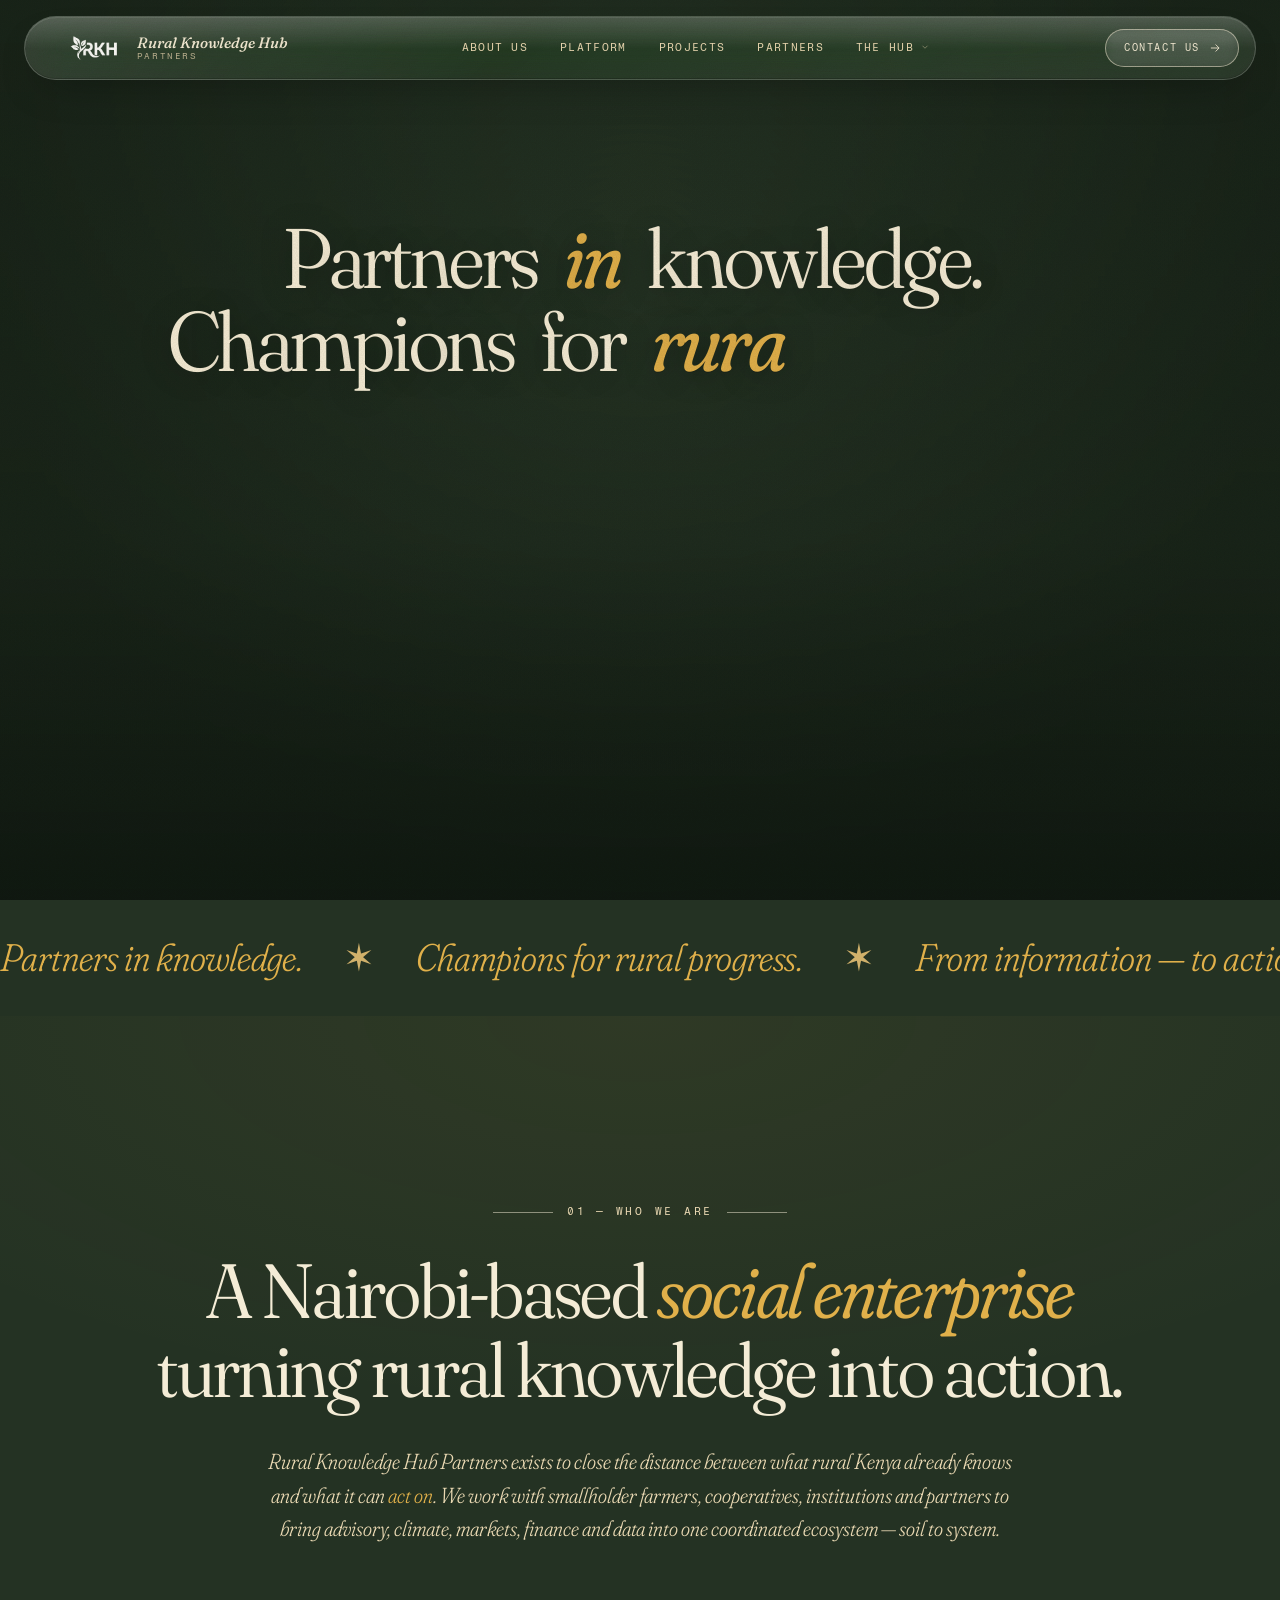
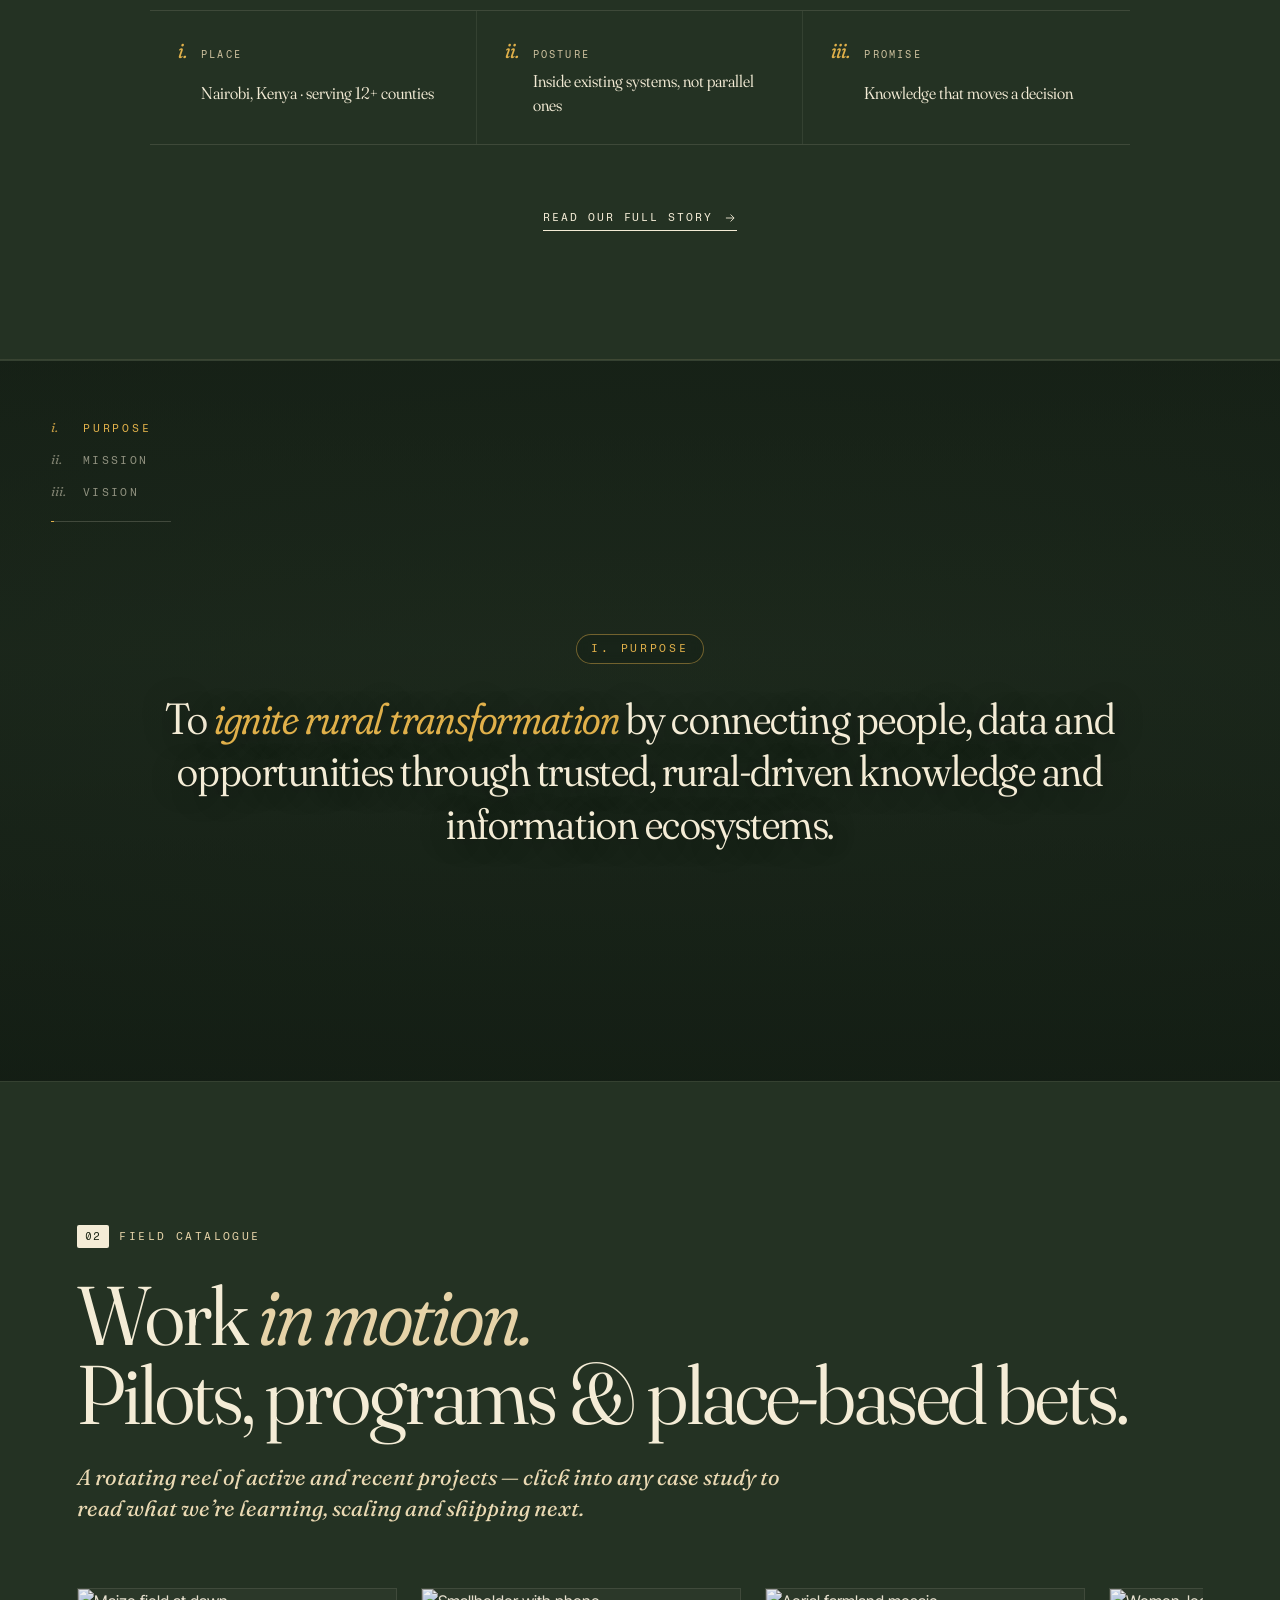
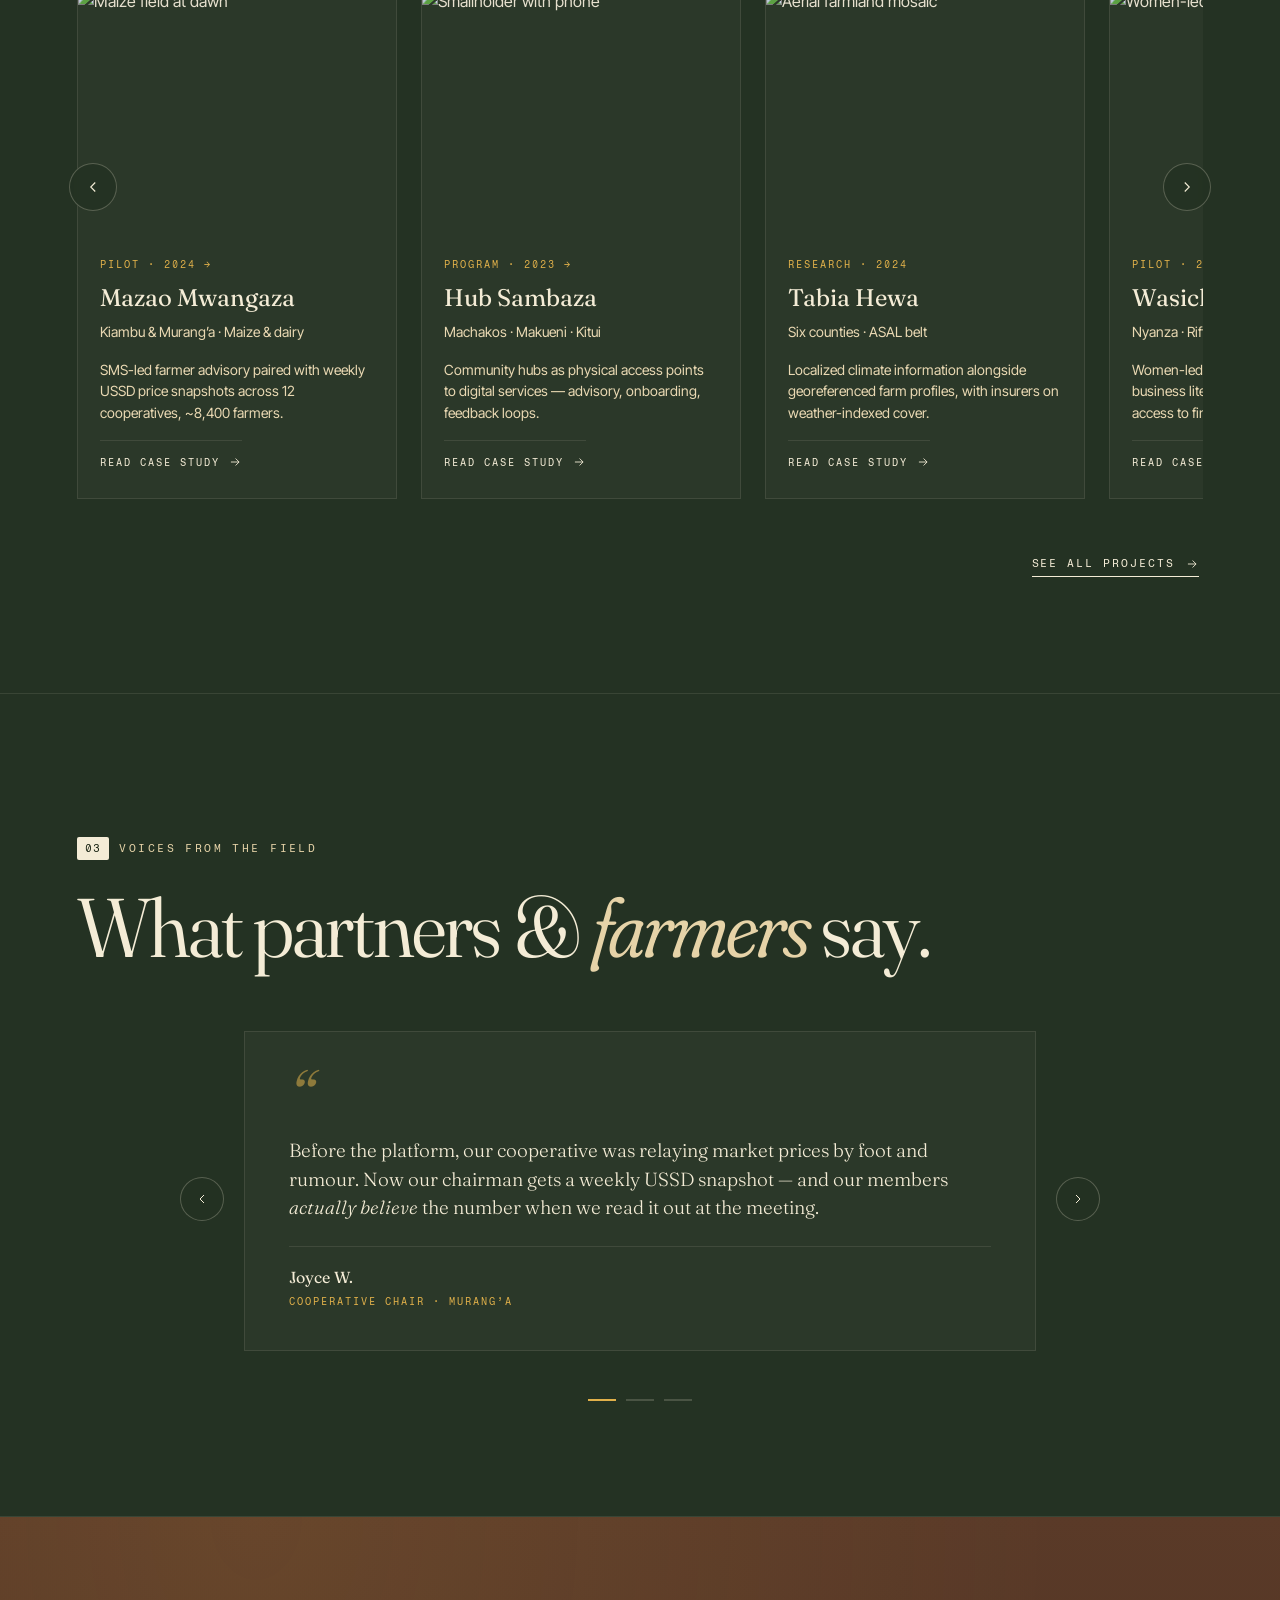
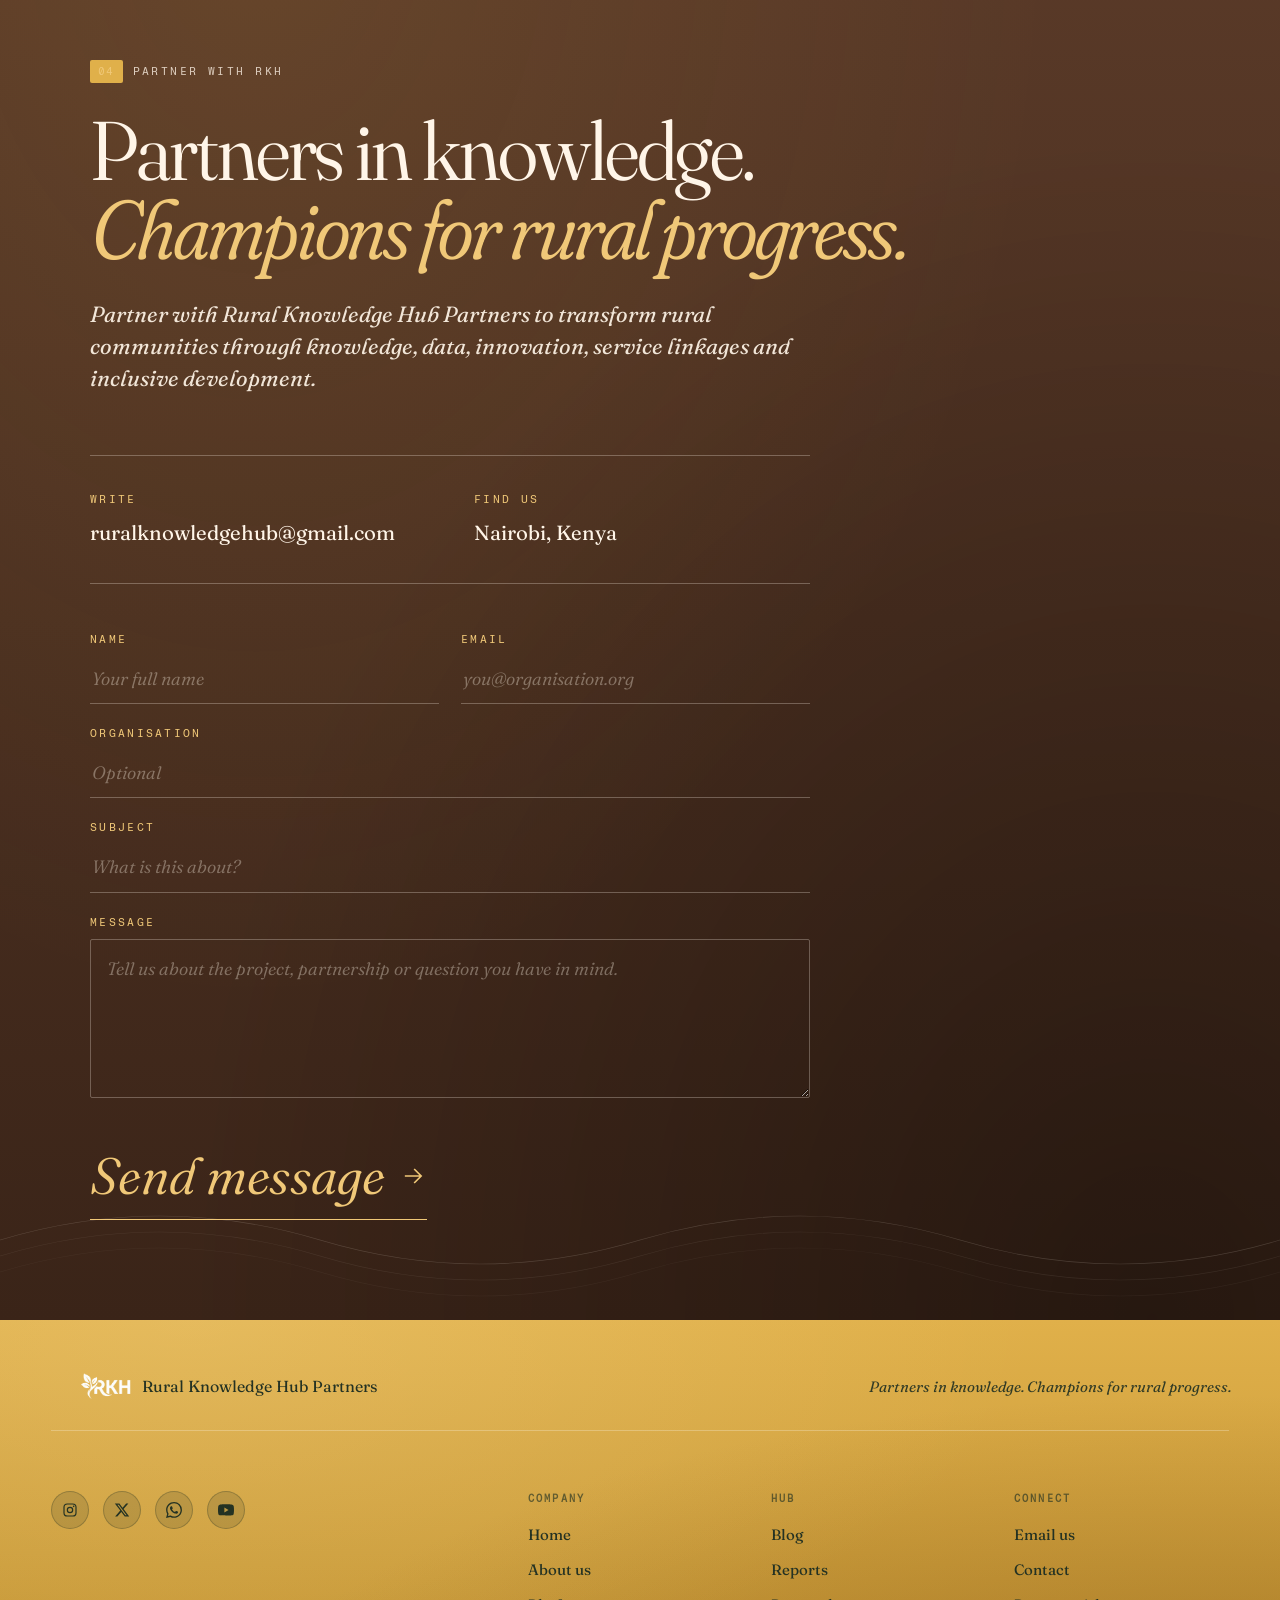
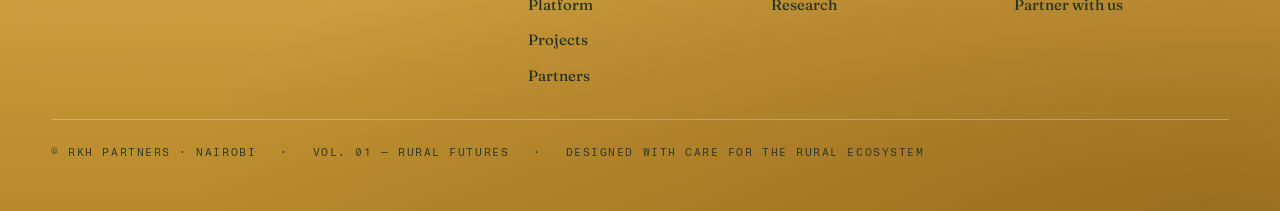
==== commit e43ec3bf: "minor changes in footer" ====
--- a/index.html
+++ b/index.html
@@ -576,7 +576,7 @@
         <a href="pillars.html">About us</a>
         <a href="platform.html">Platform</a>
         <a href="projects.html">Projects</a>
-        <a href="partnership.html">Partnership</a>
+        <a href="partnership.html">Partners</a>
       </div>
       <div class="foot-col">
         <h4 class="foot-col-title">Hub</h4>
--- a/styles.css
+++ b/styles.css
@@ -1569,7 +1569,8 @@
 }
 
 @media (max-width: 800px){
-  .contact-grid{grid-template-columns: 1fr 1fr}
+  .contact-grid{grid-template-columns: 1fr}
+  .contact-grid > div:nth-child(2){display:none}
 }
 
 /* ============ FOOTER ============ */
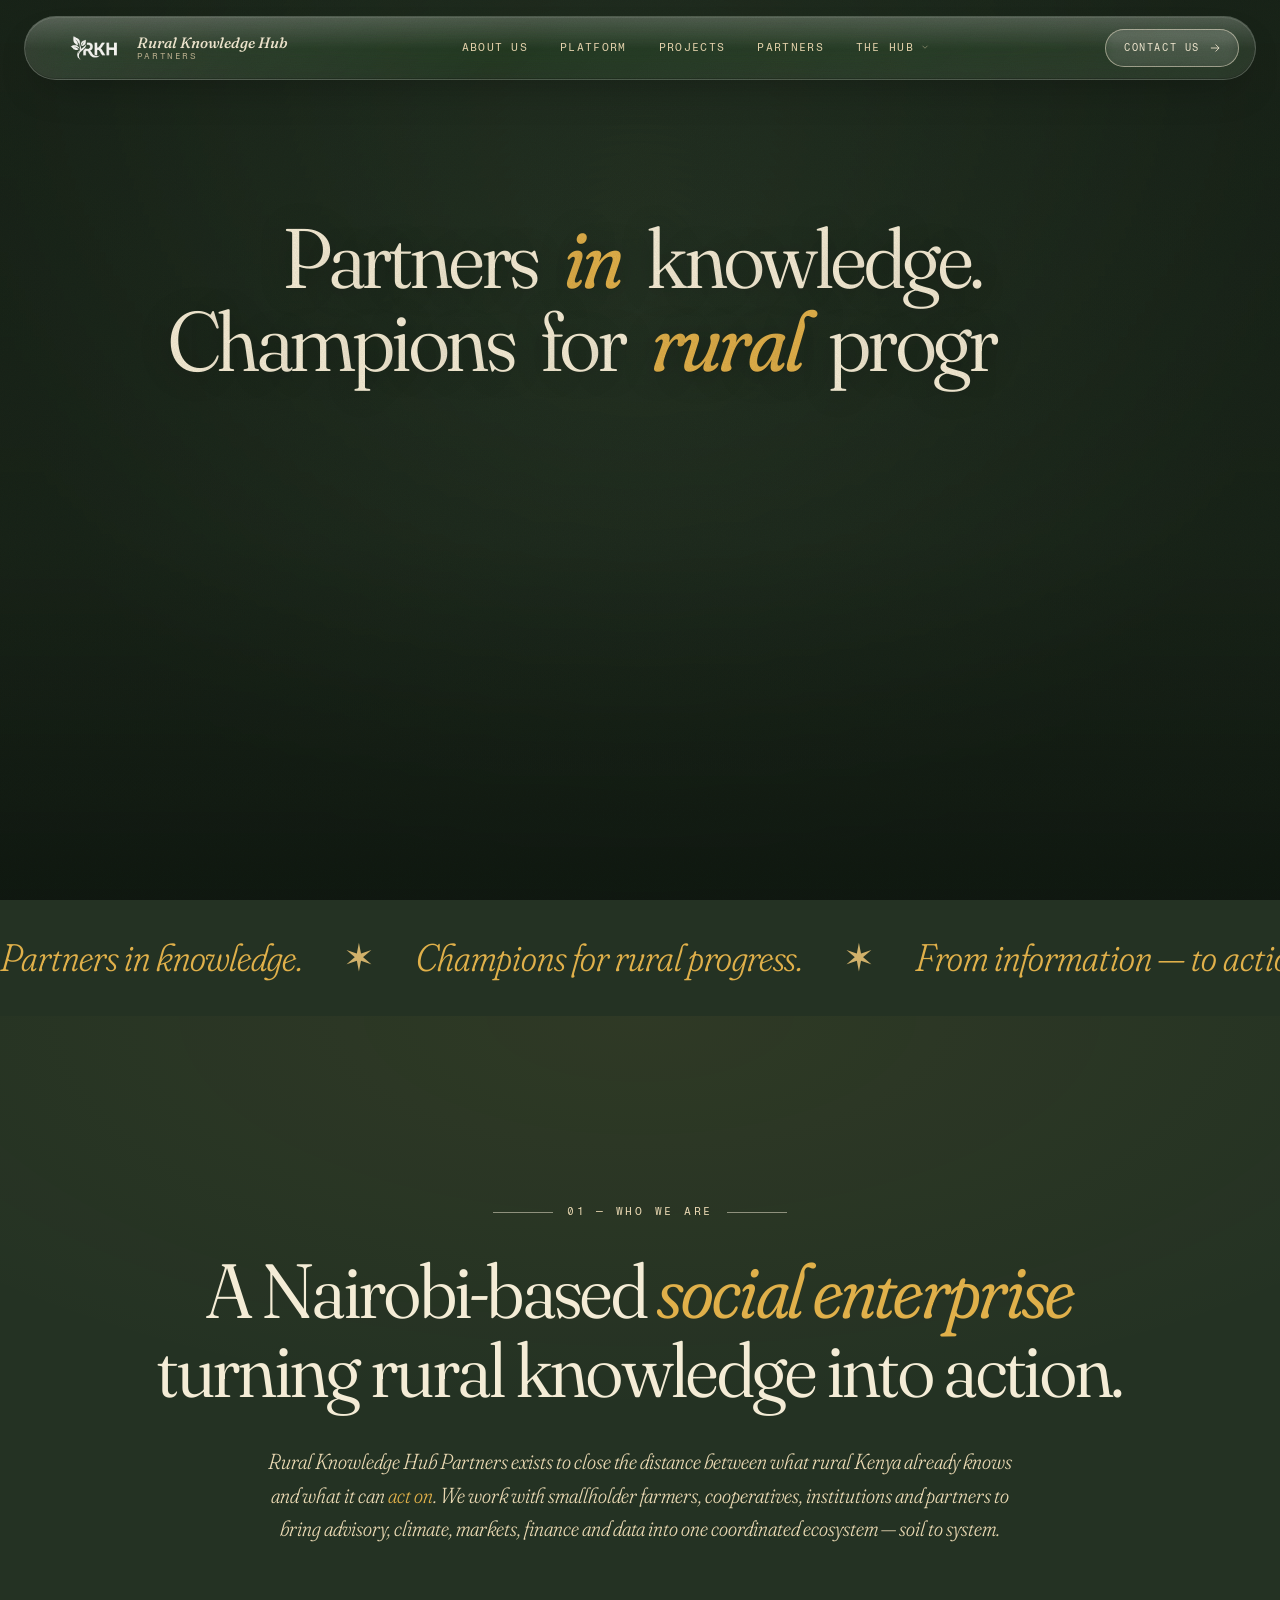
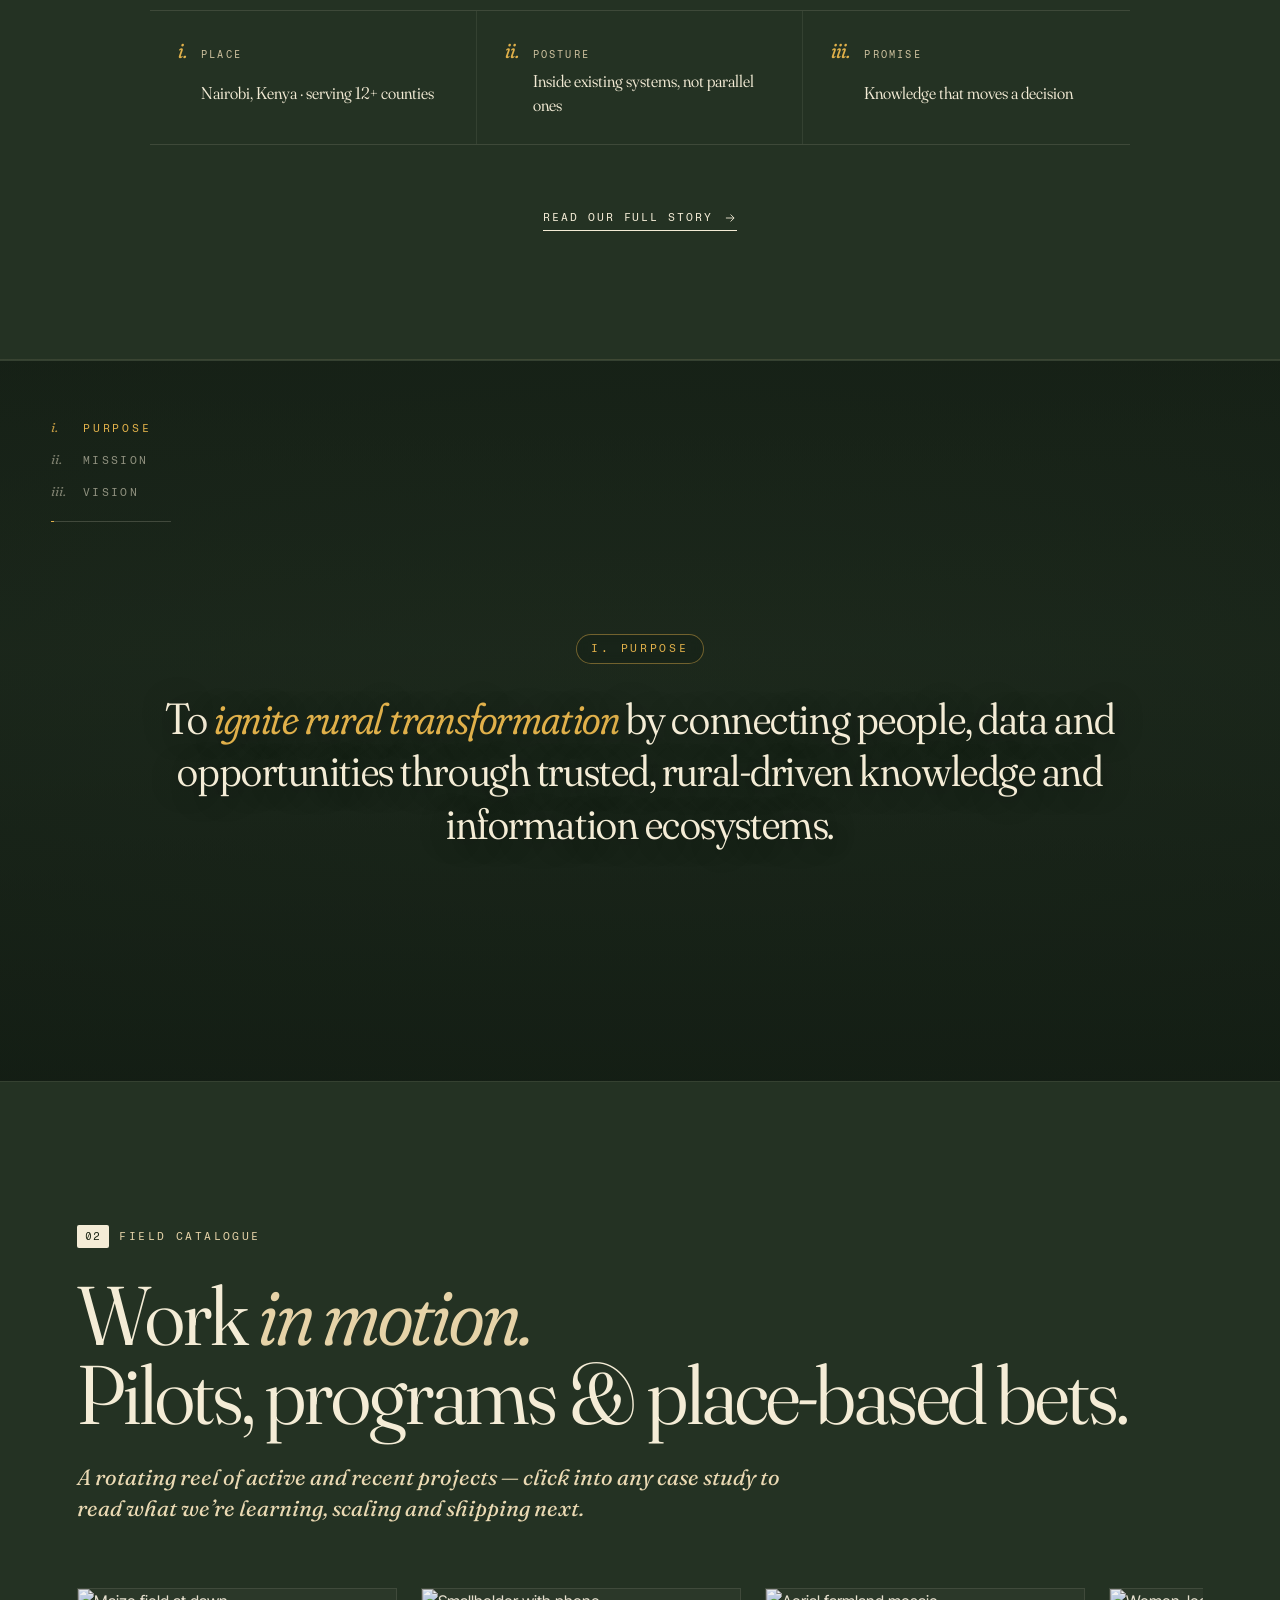
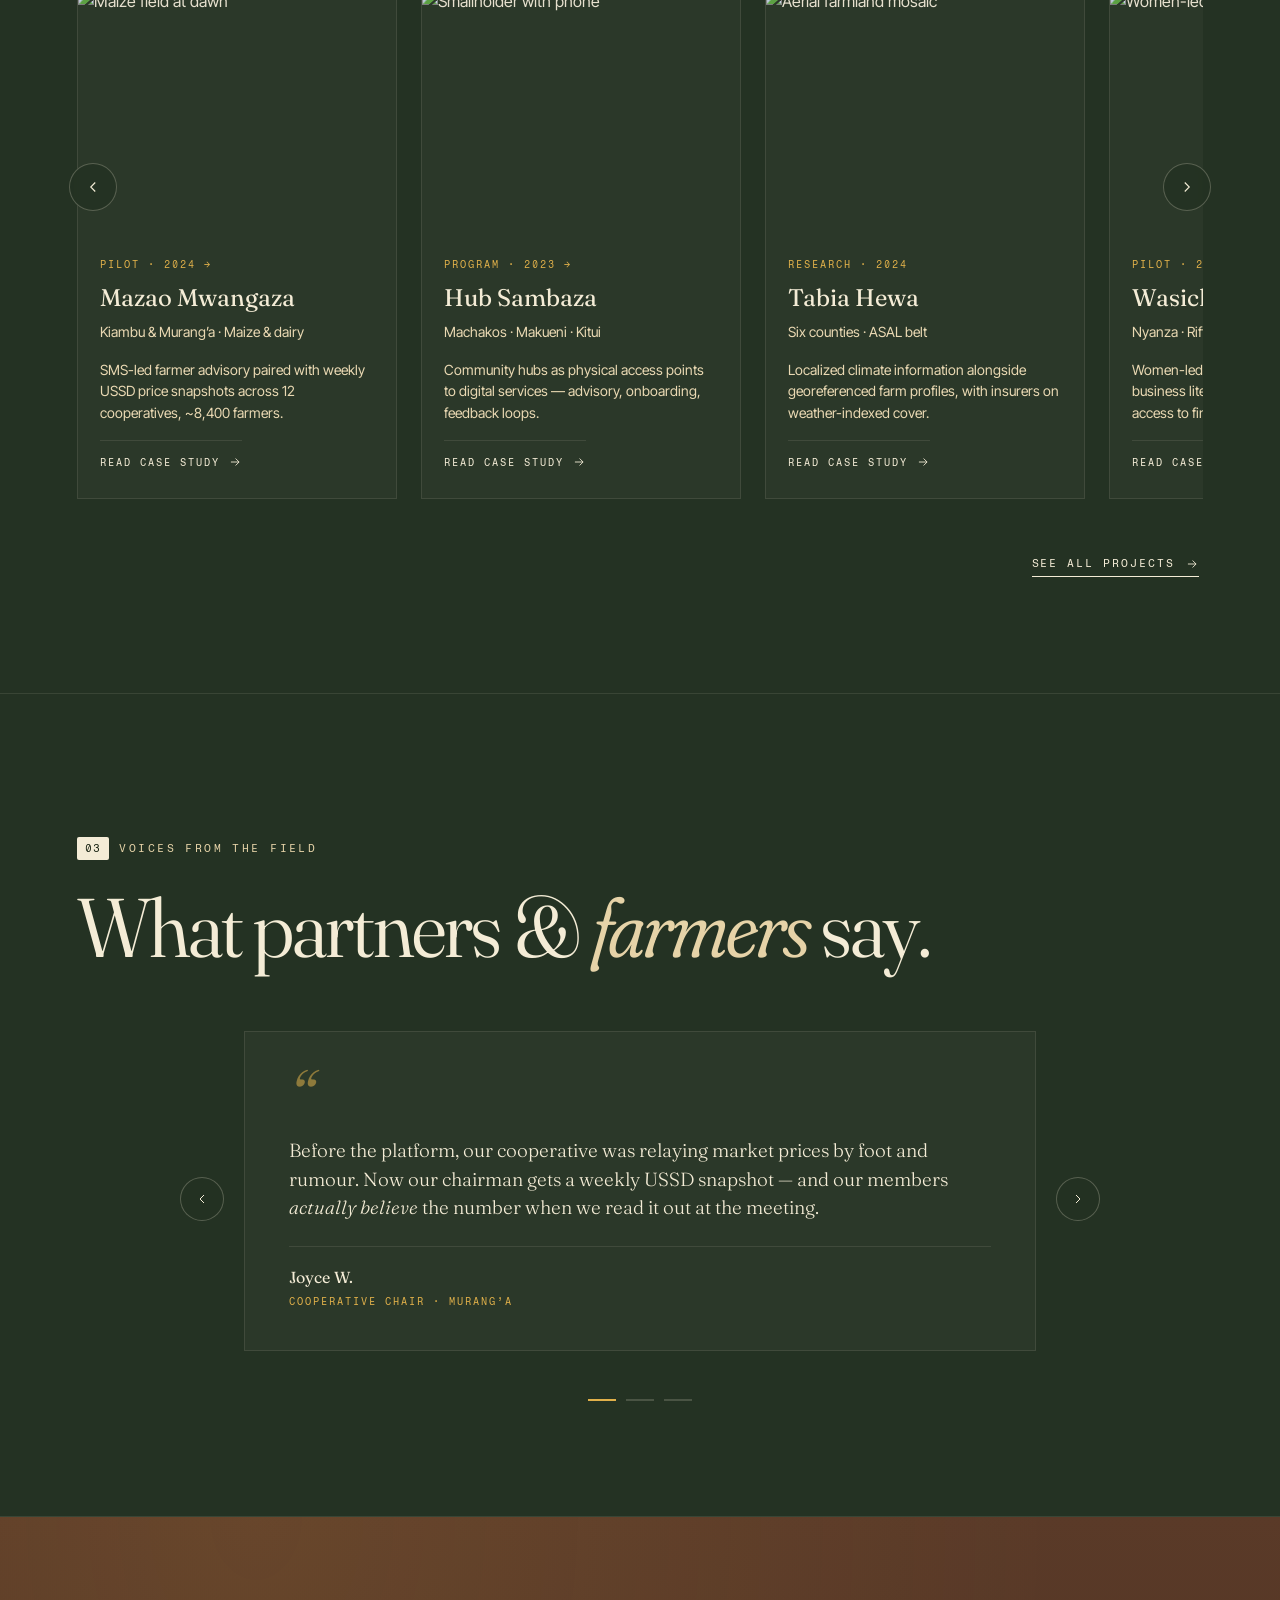
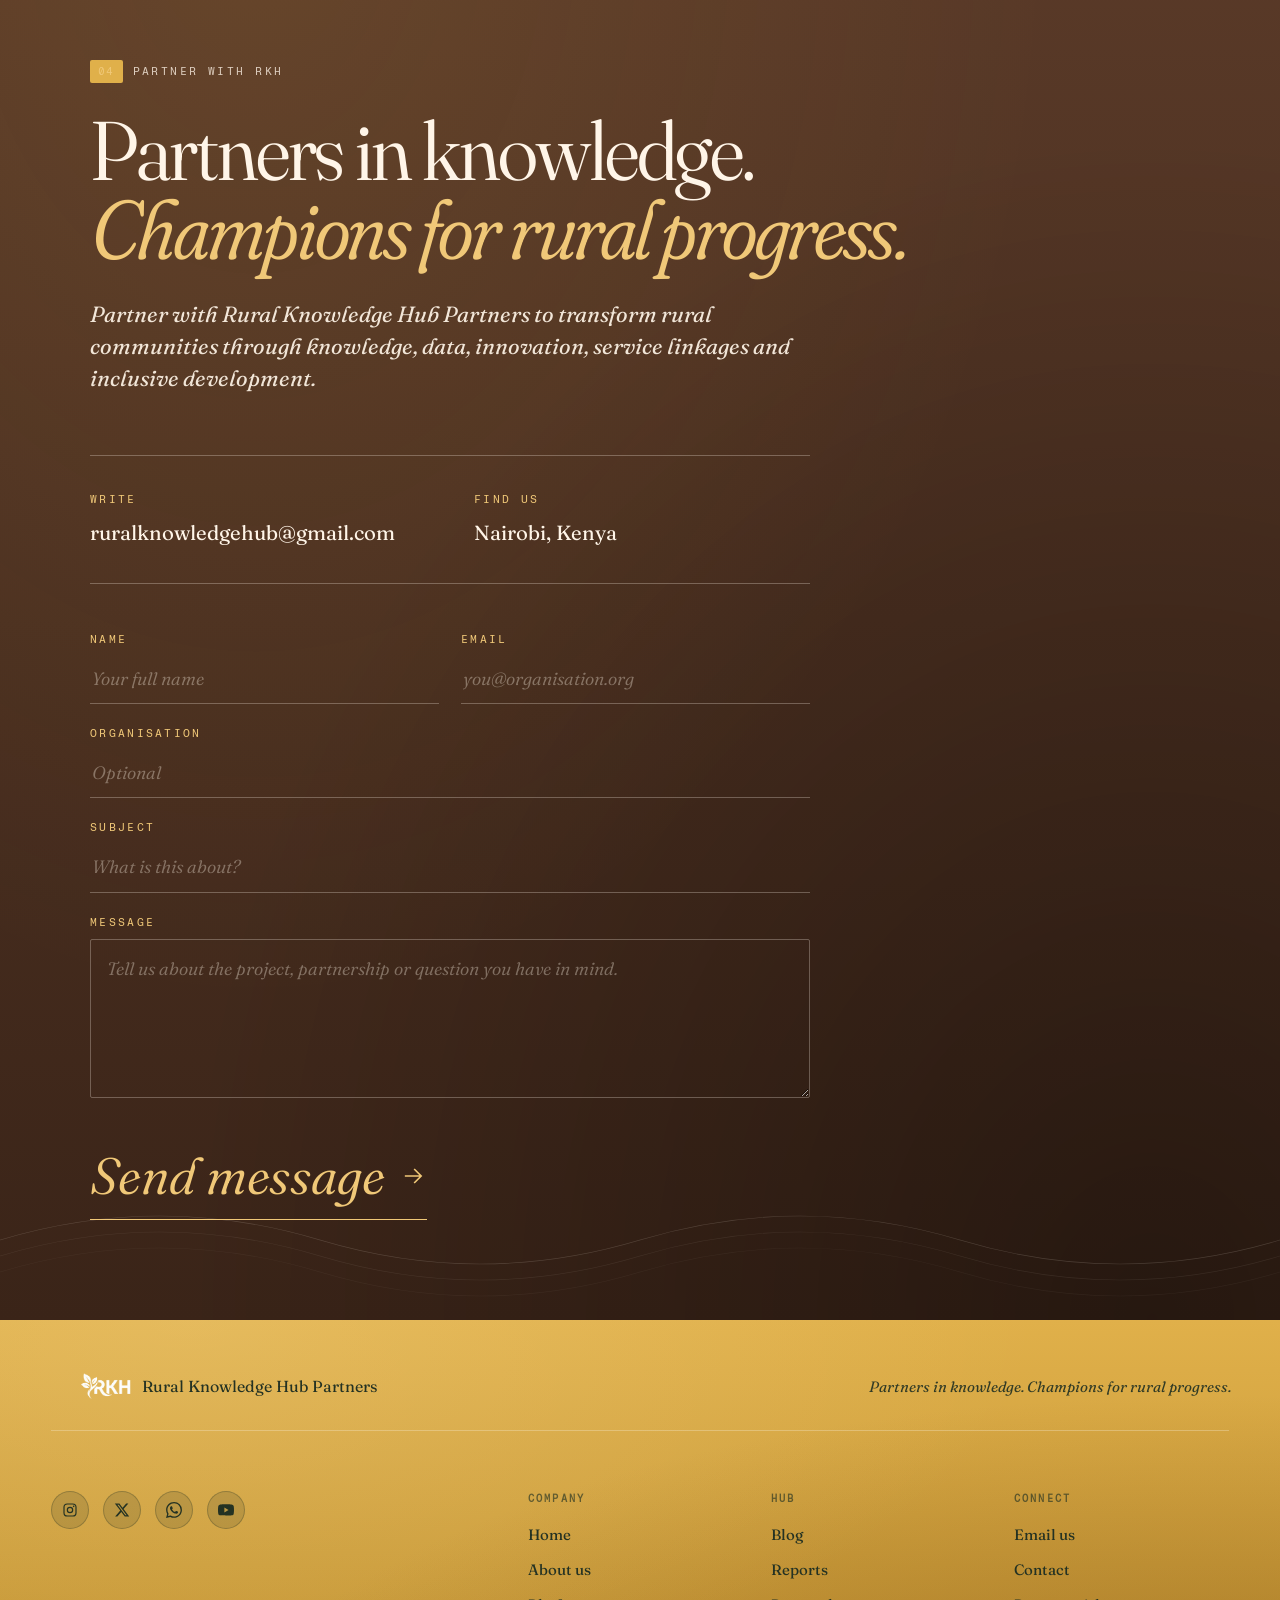
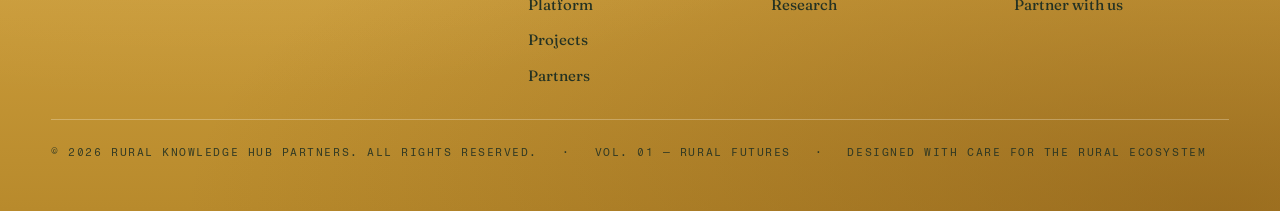
==== commit ee5b18f5: "Editted copyright" ====
--- a/index.html
+++ b/index.html
@@ -594,7 +594,7 @@
   </div>
 
   <div class="foot-meta">
-    <span>© RKH Partners · Nairobi</span>
+    <span>© 2026 Rural Knowledge Hub Partners. All Rights Reserved.</span>
     <span>Vol. 01 — Rural Futures</span>
     <span>Designed with care for the rural ecosystem</span>
   </div>
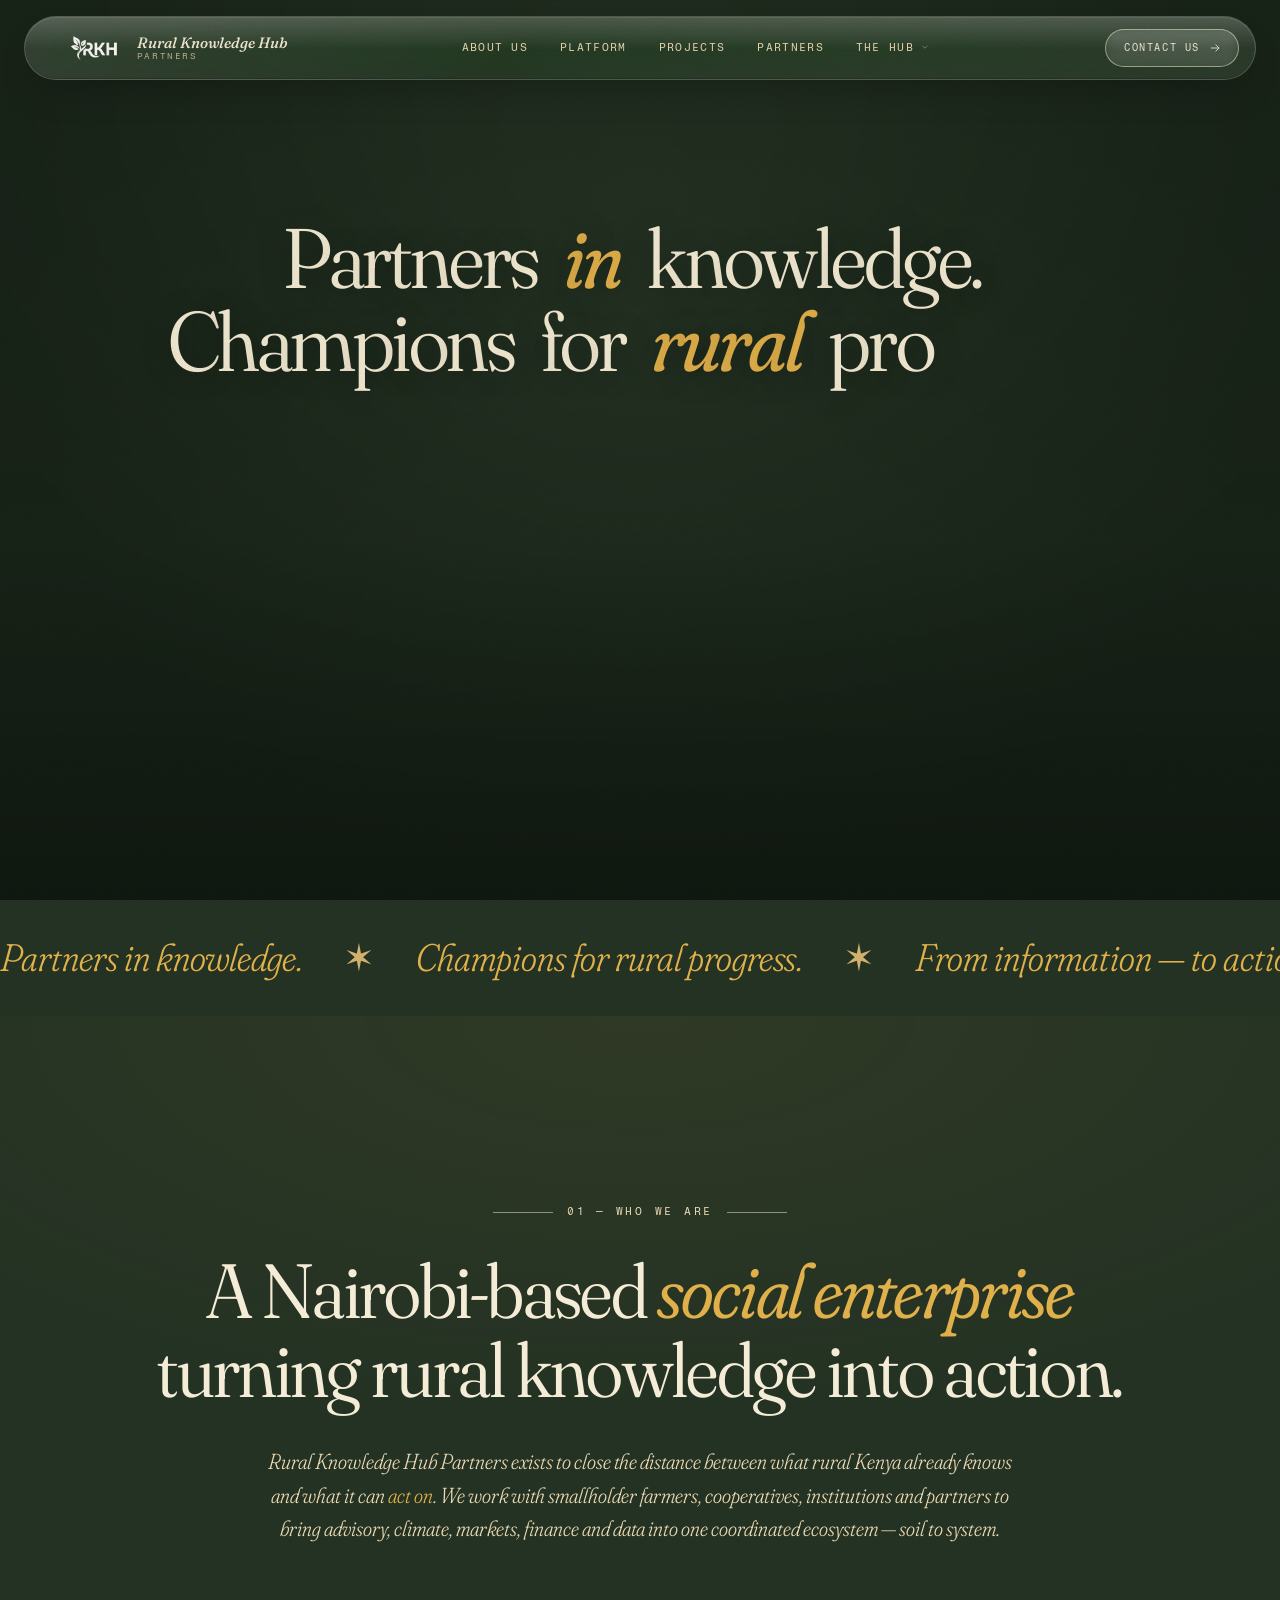
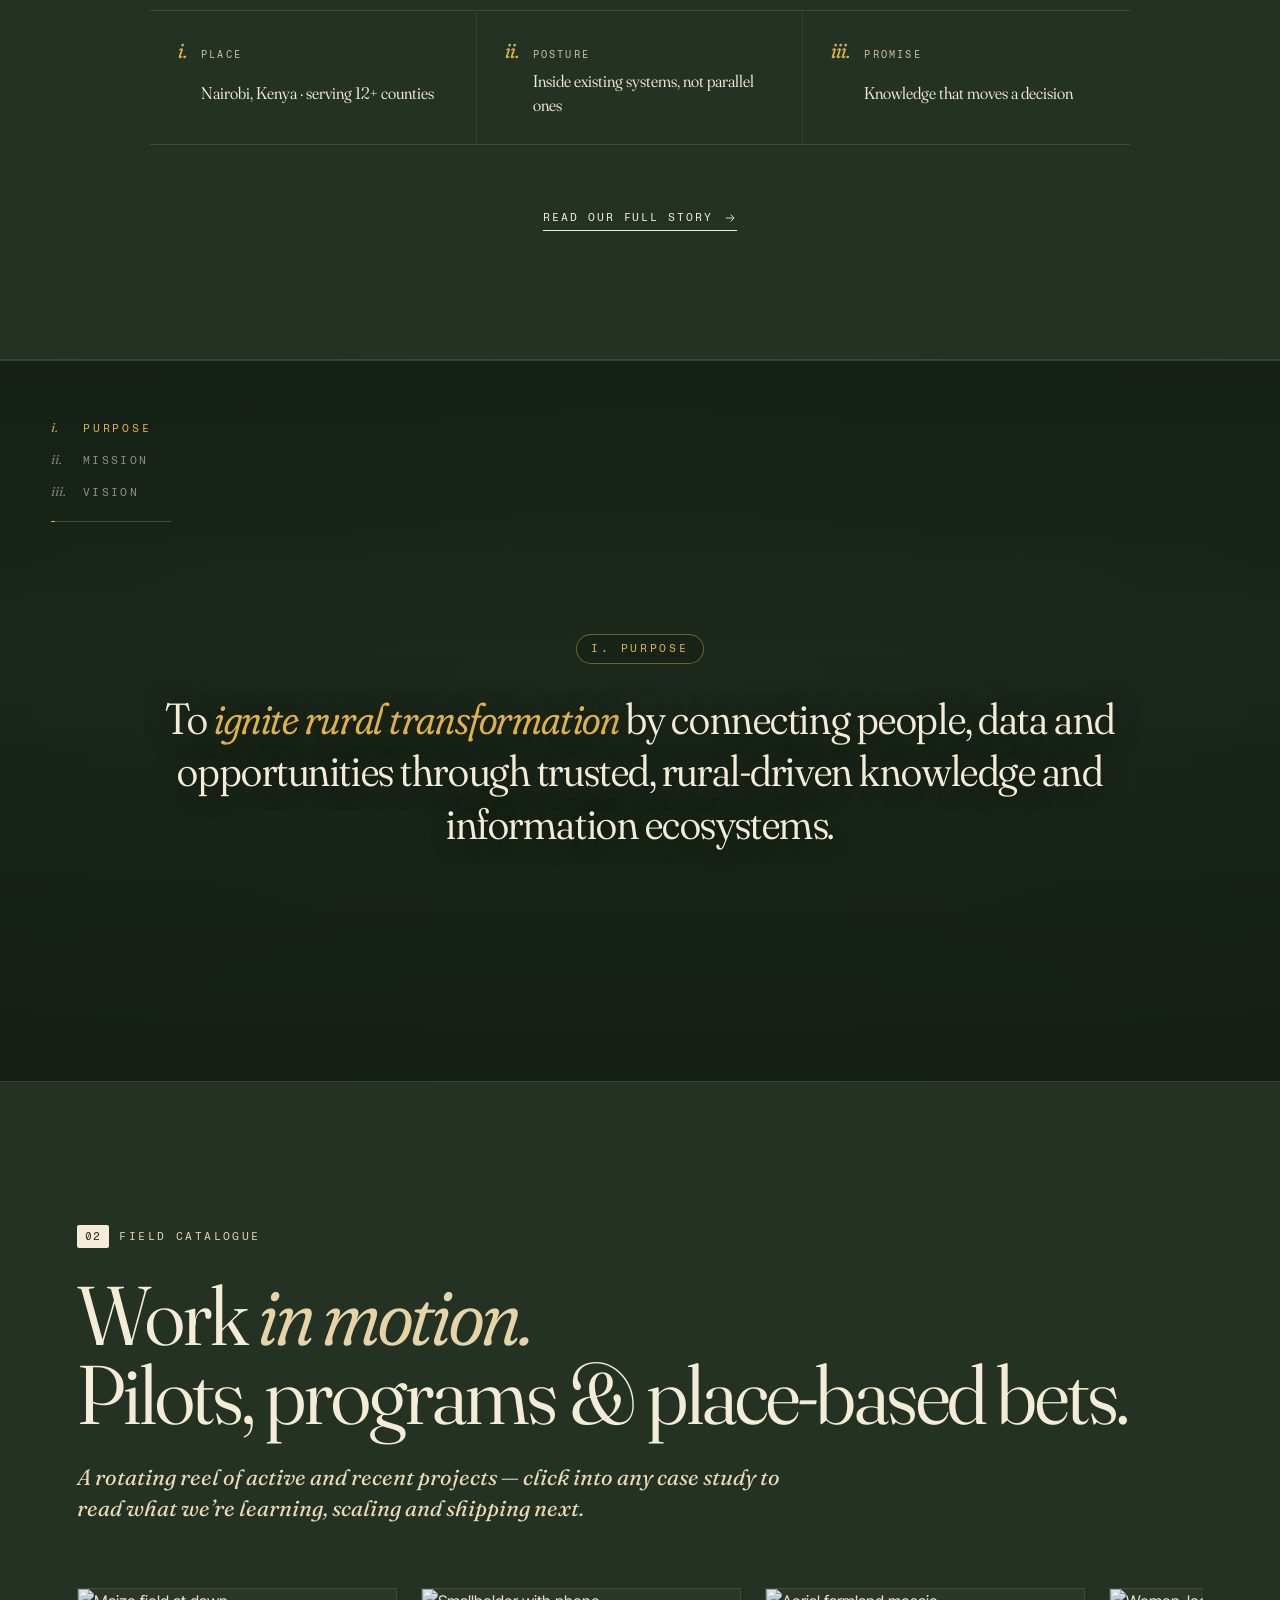
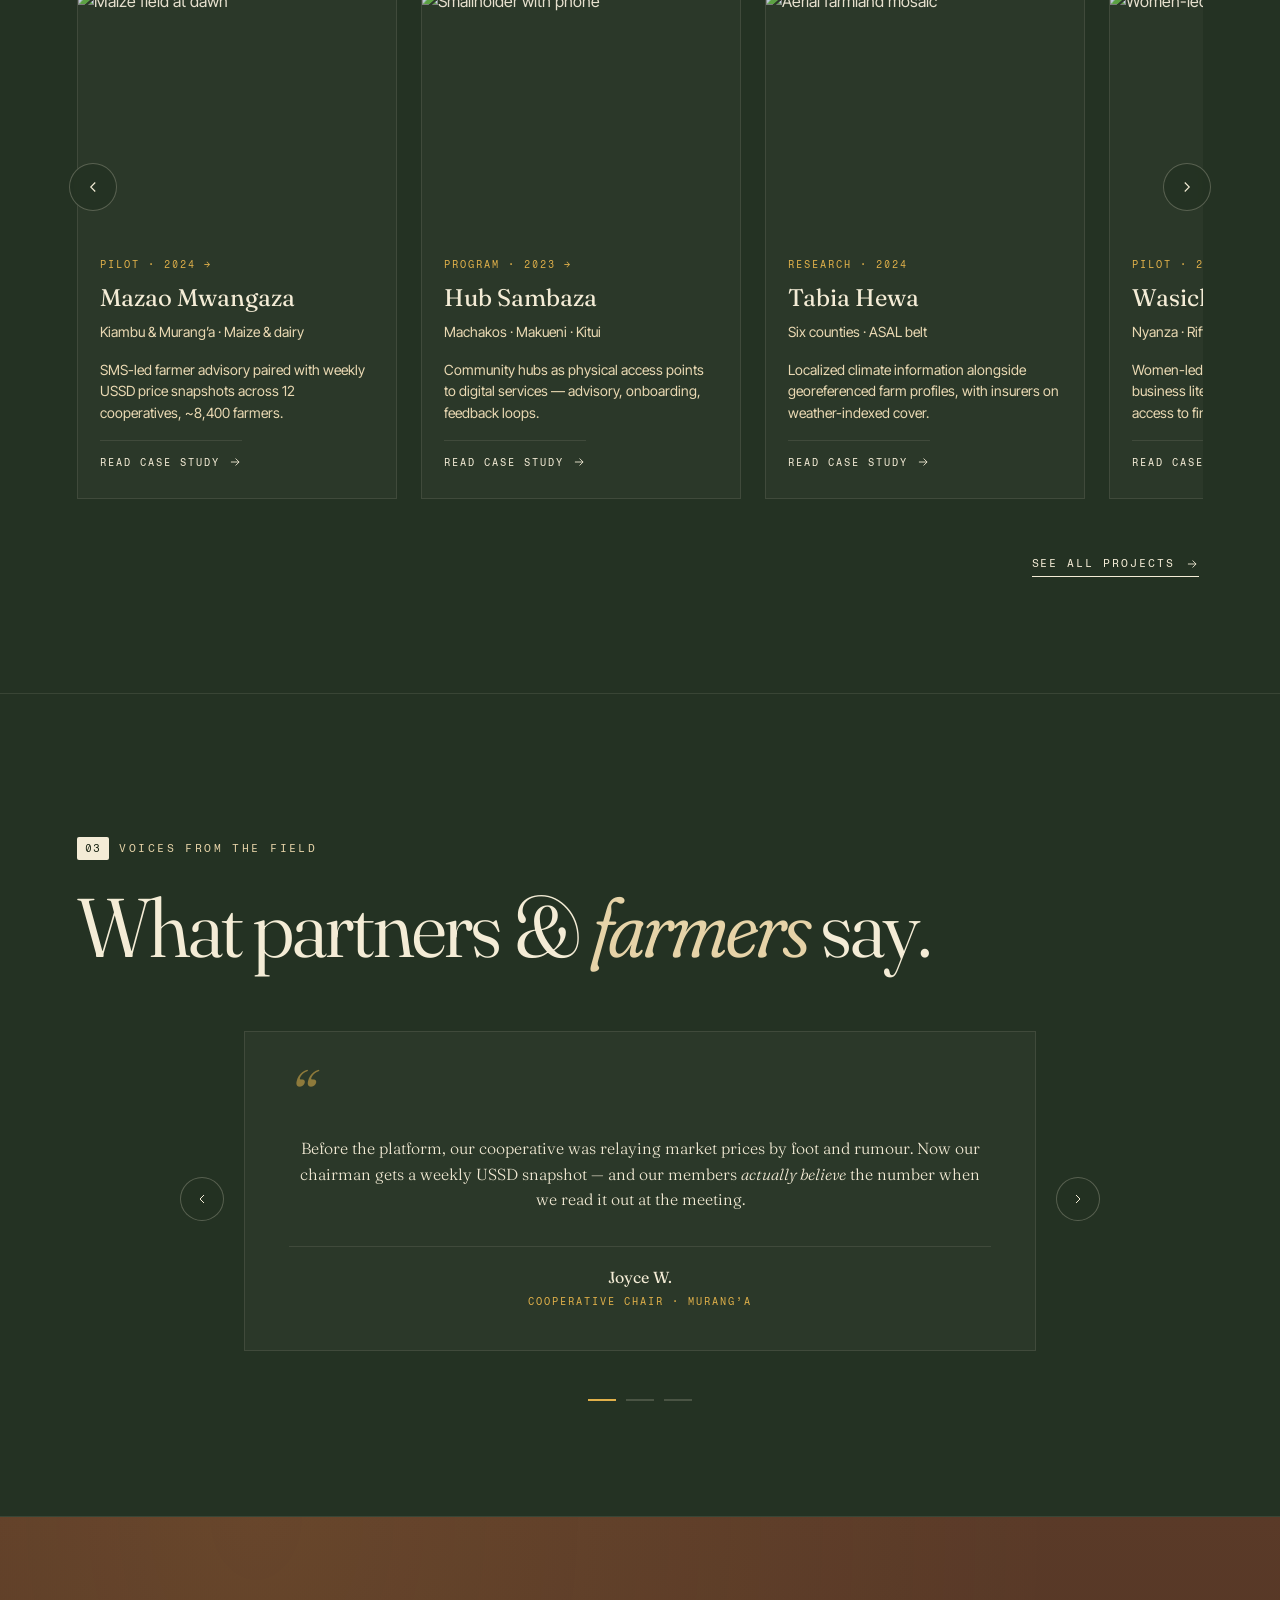
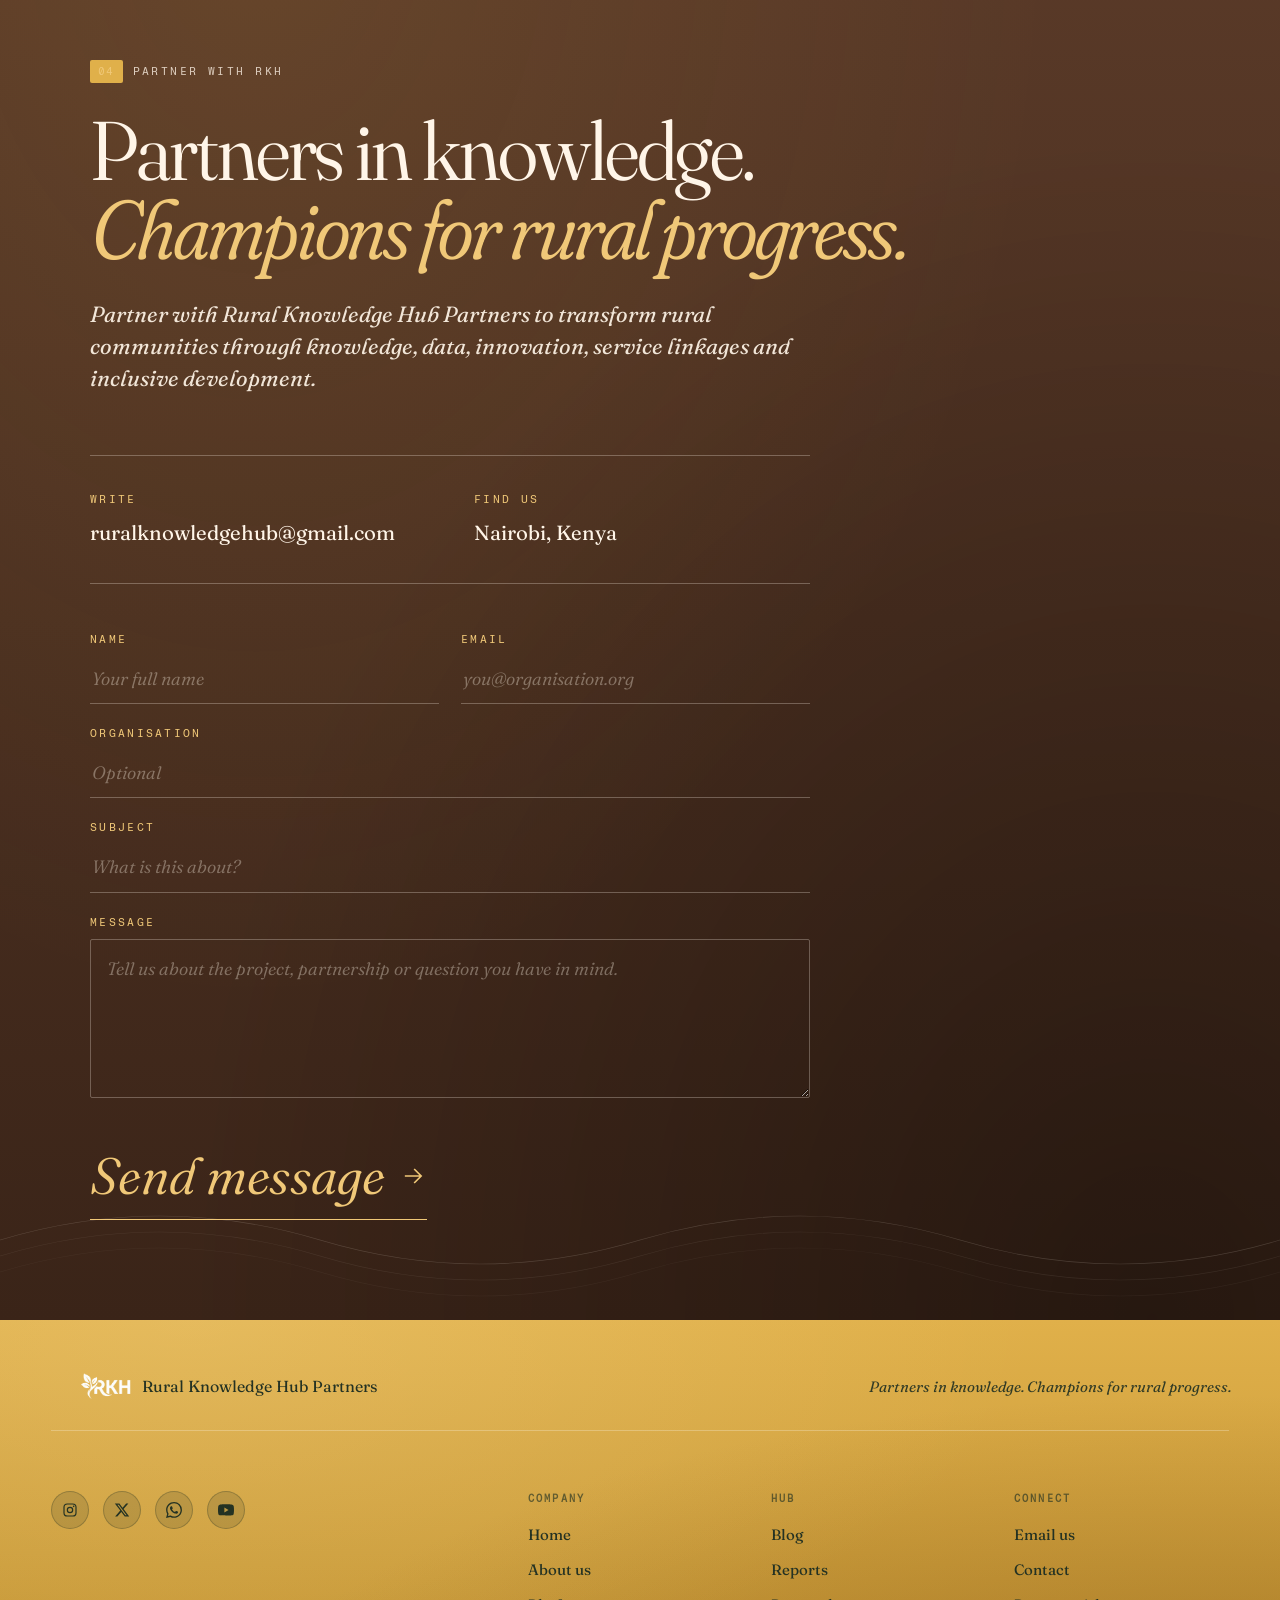
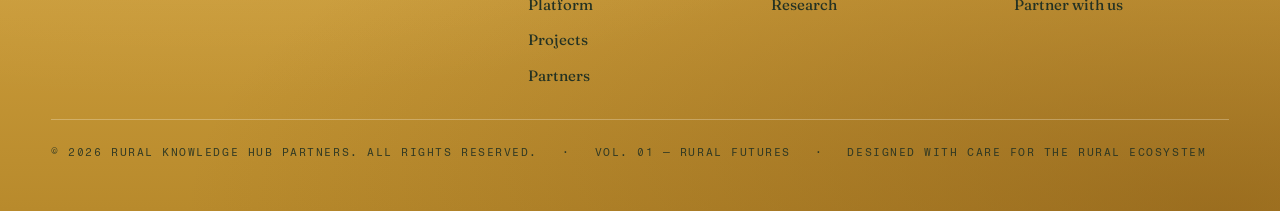
==== commit dd969a7c: "few extra edits to tighten the ship up" ====
--- a/index.html
+++ b/index.html
@@ -229,7 +229,7 @@
     </div>
 
     <div class="m-slide" data-index="1" aria-hidden="true">
-      <div class="m-img" style="background-image:url('https://images.unsplash.com/photo-1464226184884-fa280b87c399?auto=format&fit=crop&w=2000&q=80')"></div>
+      <div class="m-img" style="background-image:url('assets/mission.jpg')"></div>
       <div class="m-overlay"></div>
       <div class="m-message">
         <span class="m-message-eyebrow">ii. Mission</span>
--- a/styles.css
+++ b/styles.css
@@ -2598,9 +2598,10 @@
   margin: 0;
   font-family: var(--serif);
   font-weight: 300;
-  font-size: 19px;
-  line-height: 1.5;
-  color: var(--ink);
+  font-size: 16px;
+  line-height: 1.6;
+  color: var(--ink);
+  text-align: center;
 }
 .testi figcaption{
   margin-top: auto;
@@ -2609,6 +2610,8 @@
   display: flex;
   flex-direction: column;
   gap: 4px;
+  align-items: center;
+  text-align: center;
 }
 .testi-name{
   font-family: var(--serif);
@@ -3908,7 +3911,7 @@
   .tc-prev{ left: -4px; }
   .tc-next{ right: -4px; }
   .testi-track .testi{
-    padding: 32px 24px 28px;
+    padding: 32px 52px 28px;
     min-height: 280px;
   }
 }
@@ -4128,11 +4131,19 @@
   padding: 110px var(--gutter) 100px;
   background: var(--paper);
 }
+/* Stage wraps the grid/track + mobile arrows */
+.founders-stage{
+  position: relative;
+}
 .founders-grid{
   margin-top: 60px;
   display: grid;
   grid-template-columns: repeat(2, 1fr);
-  gap: 40px;
+  justify-content: center;
+  gap: 36px;
+  max-width: 760px;
+  margin-left: auto;
+  margin-right: auto;
 }
 .founder-card{
   background: var(--bone);
@@ -4155,7 +4166,7 @@
 .founder-portrait img{
   display: block;
   width: 100%;
-  height: clamp(320px, 42vw, 460px);
+  height: clamp(240px, 26vw, 320px);
   object-fit: cover;
   filter: grayscale(.08) saturate(.95);
   transition: transform .8s ease, filter .6s ease;
@@ -4165,14 +4176,14 @@
   filter: grayscale(0) saturate(1);
 }
 .founder-body{
-  padding: 32px clamp(24px, 3vw, 36px) 36px;
+  padding: 22px clamp(20px, 2.4vw, 28px) 26px;
   display: flex;
   flex-direction: column;
-  gap: 14px;
+  gap: 8px;
 }
 .founder-eyebrow{
   font-family: var(--mono);
-  font-size: 10.5px;
+  font-size: 10px;
   letter-spacing: .26em;
   text-transform: uppercase;
   color: var(--ochre);
@@ -4181,66 +4192,65 @@
   margin: 0;
   font-family: var(--serif);
   font-weight: 350;
-  font-size: clamp(28px, 3vw, 38px);
+  font-size: clamp(22px, 2.2vw, 28px);
   line-height: 1.05;
   letter-spacing: -0.015em;
   color: var(--ink);
   font-variation-settings: "opsz" 144, "SOFT" 50;
 }
 .founder-role{
-  margin: -4px 0 6px;
-  font-family: var(--mono);
-  font-size: 11px;
-  letter-spacing: .18em;
-  text-transform: uppercase;
-  color: var(--ink-2);
-}
-.founder-prose{
-  font-family: var(--serif);
-  font-weight: 350;
-  font-size: 16px;
-  line-height: 1.65;
-  color: var(--ink-2);
-  font-variation-settings: "opsz" 144, "SOFT" 50;
-}
-.founder-prose p{
-  margin: 0 0 14px;
-}
-.founder-prose p:last-child{ margin-bottom: 0; }
-.founder-chips{
-  list-style: none;
+  margin: 0;
+  font-family: var(--mono);
+  font-size: 10px;
+  letter-spacing: .16em;
+  text-transform: uppercase;
+  color: var(--ink-2);
+}
+
+/* Carousel controls — hidden on desktop, shown on mobile */
+.fc-arrow,
+.founders-dots{
+  display: none;
+}
+.fc-arrow{
+  position: absolute;
+  top: 50%;
+  transform: translateY(-50%);
+  z-index: 2;
+  width: 38px;
+  height: 38px;
+  border-radius: 0;
+  border: none;
+  background: transparent;
+  color: var(--ink);
+  align-items: center;
+  justify-content: center;
+  cursor: pointer;
   padding: 0;
-  margin: 6px 0 0;
-  display: flex;
-  flex-wrap: wrap;
-  gap: 8px;
-}
-.founder-chips li{
-  font-family: var(--mono);
-  font-size: 10.5px;
-  letter-spacing: .12em;
-  text-transform: uppercase;
-  color: var(--ink-2);
-  padding: 6px 12px;
-  border: 1px solid rgba(63,45,30,.18);
-  border-radius: 999px;
-  background: var(--paper);
-}
-.founder-contact{
-  margin-top: 14px;
-  padding-top: 18px;
-  border-top: 1px solid rgba(63,45,30,.12);
-}
-.founder-contact .link-arrow{
-  font-family: var(--mono);
-  font-size: 11px;
-  letter-spacing: .22em;
-  text-transform: uppercase;
-  color: var(--ink);
-}
-.founder-contact .link-arrow svg{
-  width: 14px;
-  height: 14px;
+  transition: opacity .25s ease, color .25s ease;
+}
+.fc-arrow svg{ width: 22px; height: 22px; stroke-width: 1.25; }
+.fc-arrow.fc-prev{ left: 6px; }
+.fc-arrow.fc-next{ right: 6px; }
+.fc-arrow:hover{ opacity: .65; }
+.founders-dots{
+  margin-top: 22px;
+  justify-content: center;
+  gap: 10px;
+}
+.fc-dot{
+  width: 8px;
+  height: 8px;
+  padding: 0;
+  border: none;
+  border-radius: 50%;
+  background: rgba(63,45,30,.25);
+  cursor: pointer;
+  transition: background .25s ease, transform .25s ease;
+}
+.fc-dot.is-on{
+  background: var(--ochre);
+  transform: scale(1.25);
 }
 .founders-note{
   margin: 50px auto 0;
@@ -4261,8 +4271,8 @@
     gap: 18px;
   }
   .founders-grid{
-    grid-template-columns: 1fr;
-    gap: 28px;
+    gap: 24px;
+    max-width: 620px;
   }
 }
 @media (max-width: 700px){
@@ -4279,7 +4289,7 @@
     font-size: clamp(20px, 5.4vw, 26px);
   }
   .founder-body{
-    padding: 26px 22px 30px;
+    padding: 22px 22px 26px;
   }
   .founder-portrait img{
     height: clamp(260px, 60vw, 360px);
@@ -4288,6 +4298,20 @@
     font-size: 10px;
     letter-spacing: .18em;
   }
+  /* ---- Founders: stacked vertical on mobile ---- */
+  .founders-stage{
+    margin-top: 44px;
+  }
+  .founders-grid{
+    display: grid;
+    grid-template-columns: 1fr;
+    gap: 28px;
+    max-width: 420px;
+    margin: 0 auto;
+  }
+  /* No carousel controls on mobile */
+  .fc-arrow,
+  .founders-dots{ display: none !important; }
 }
 
 
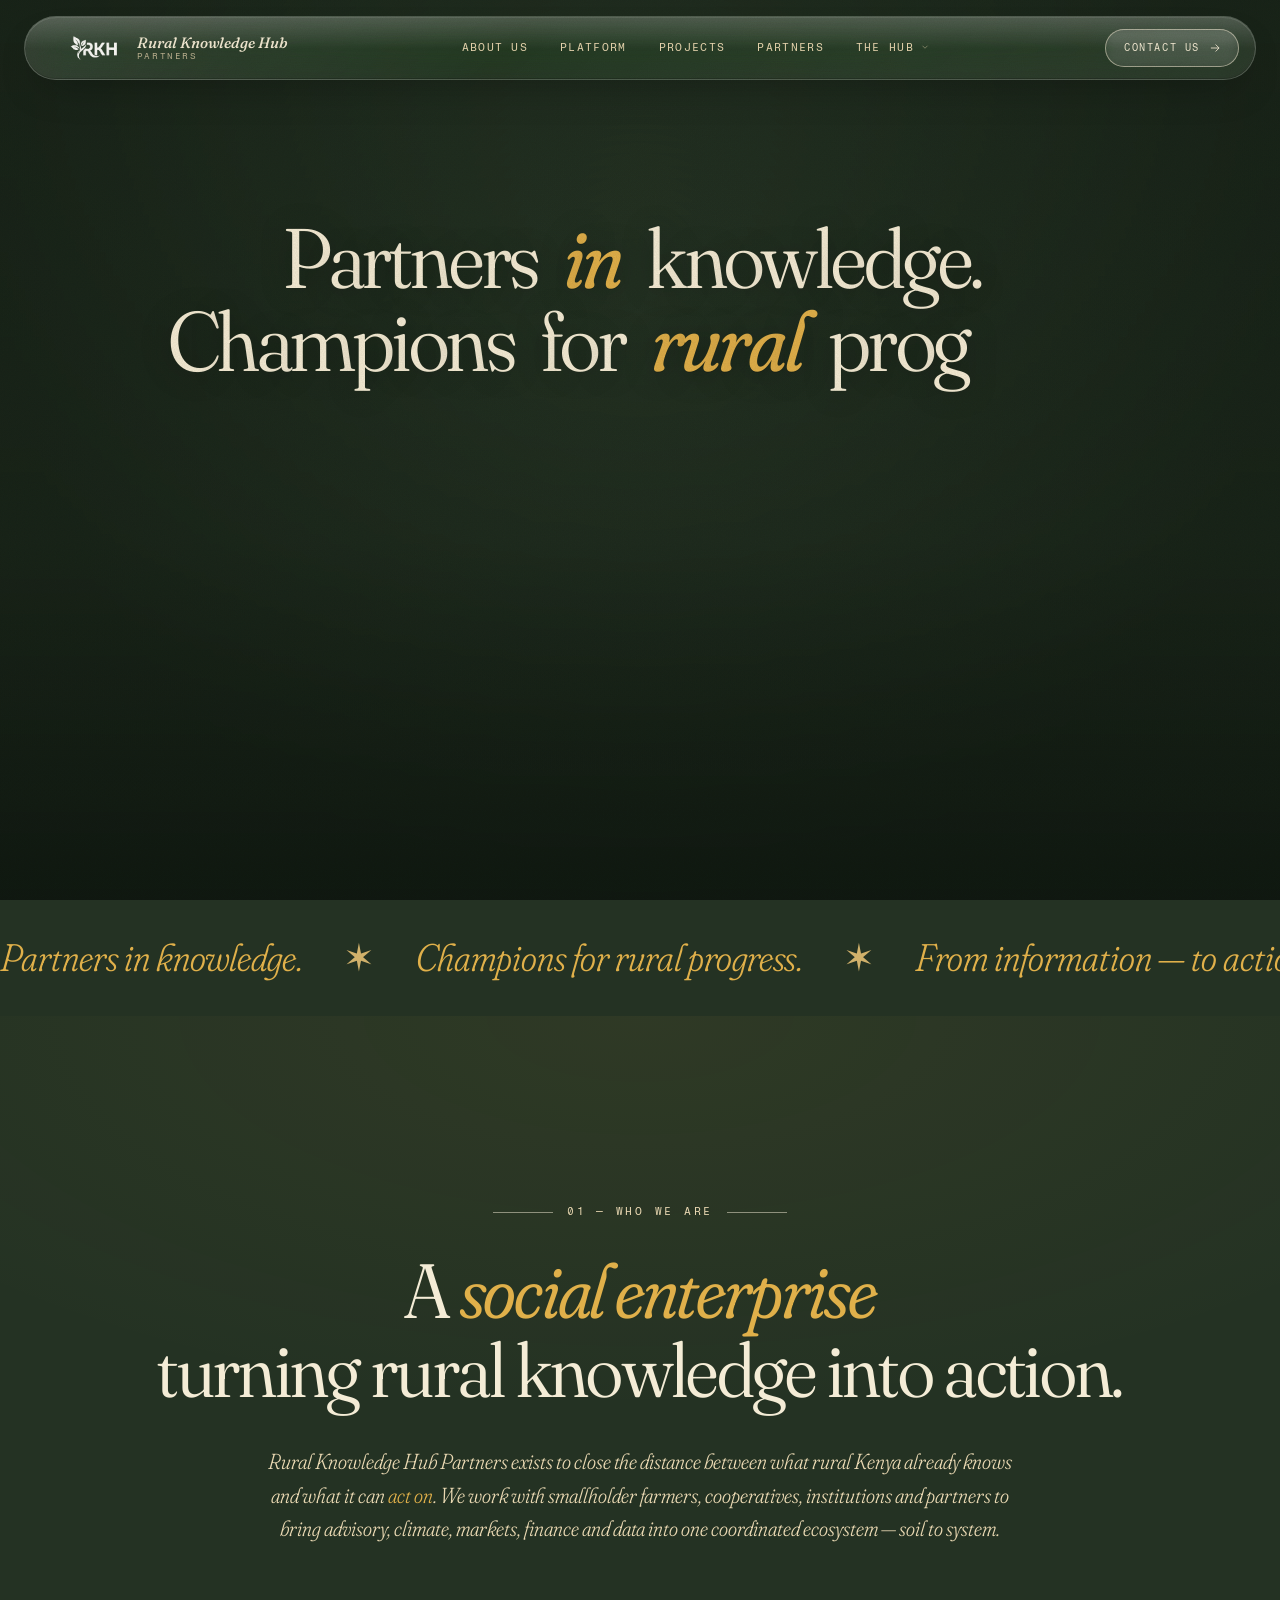
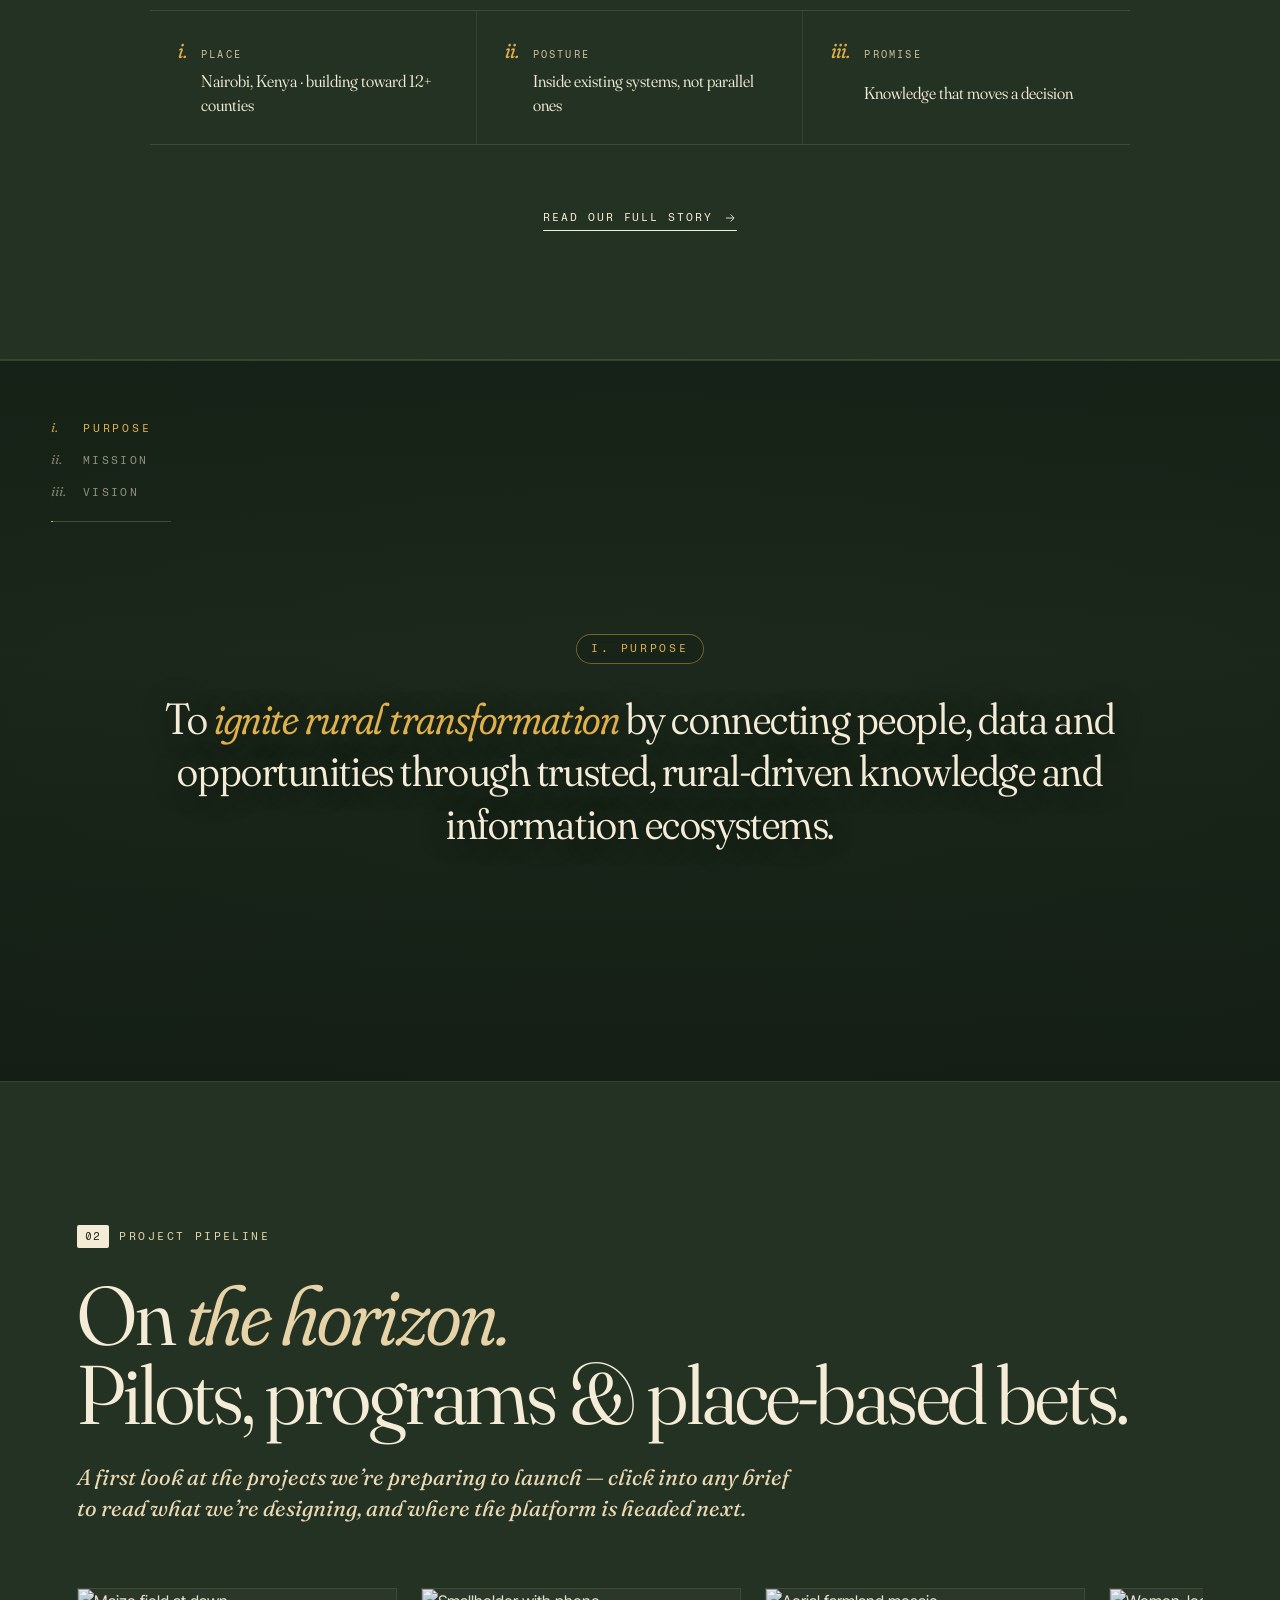
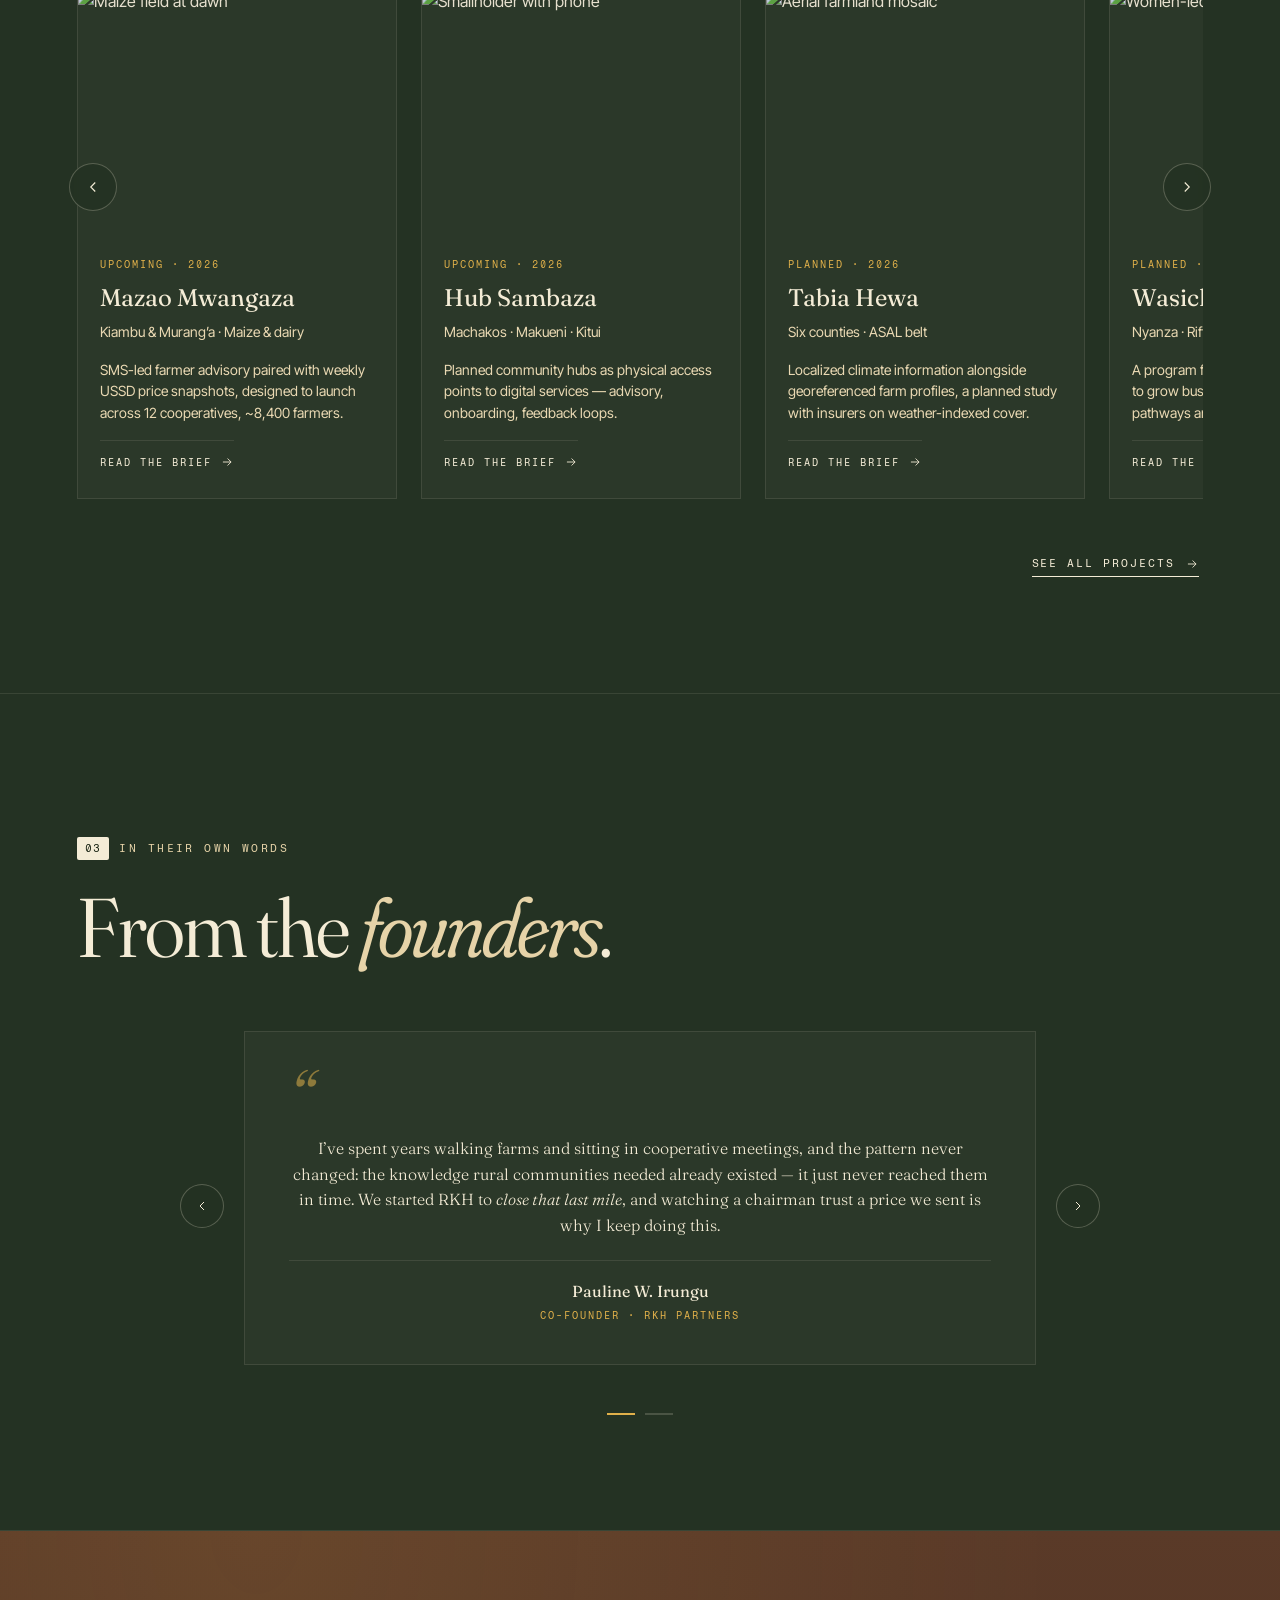
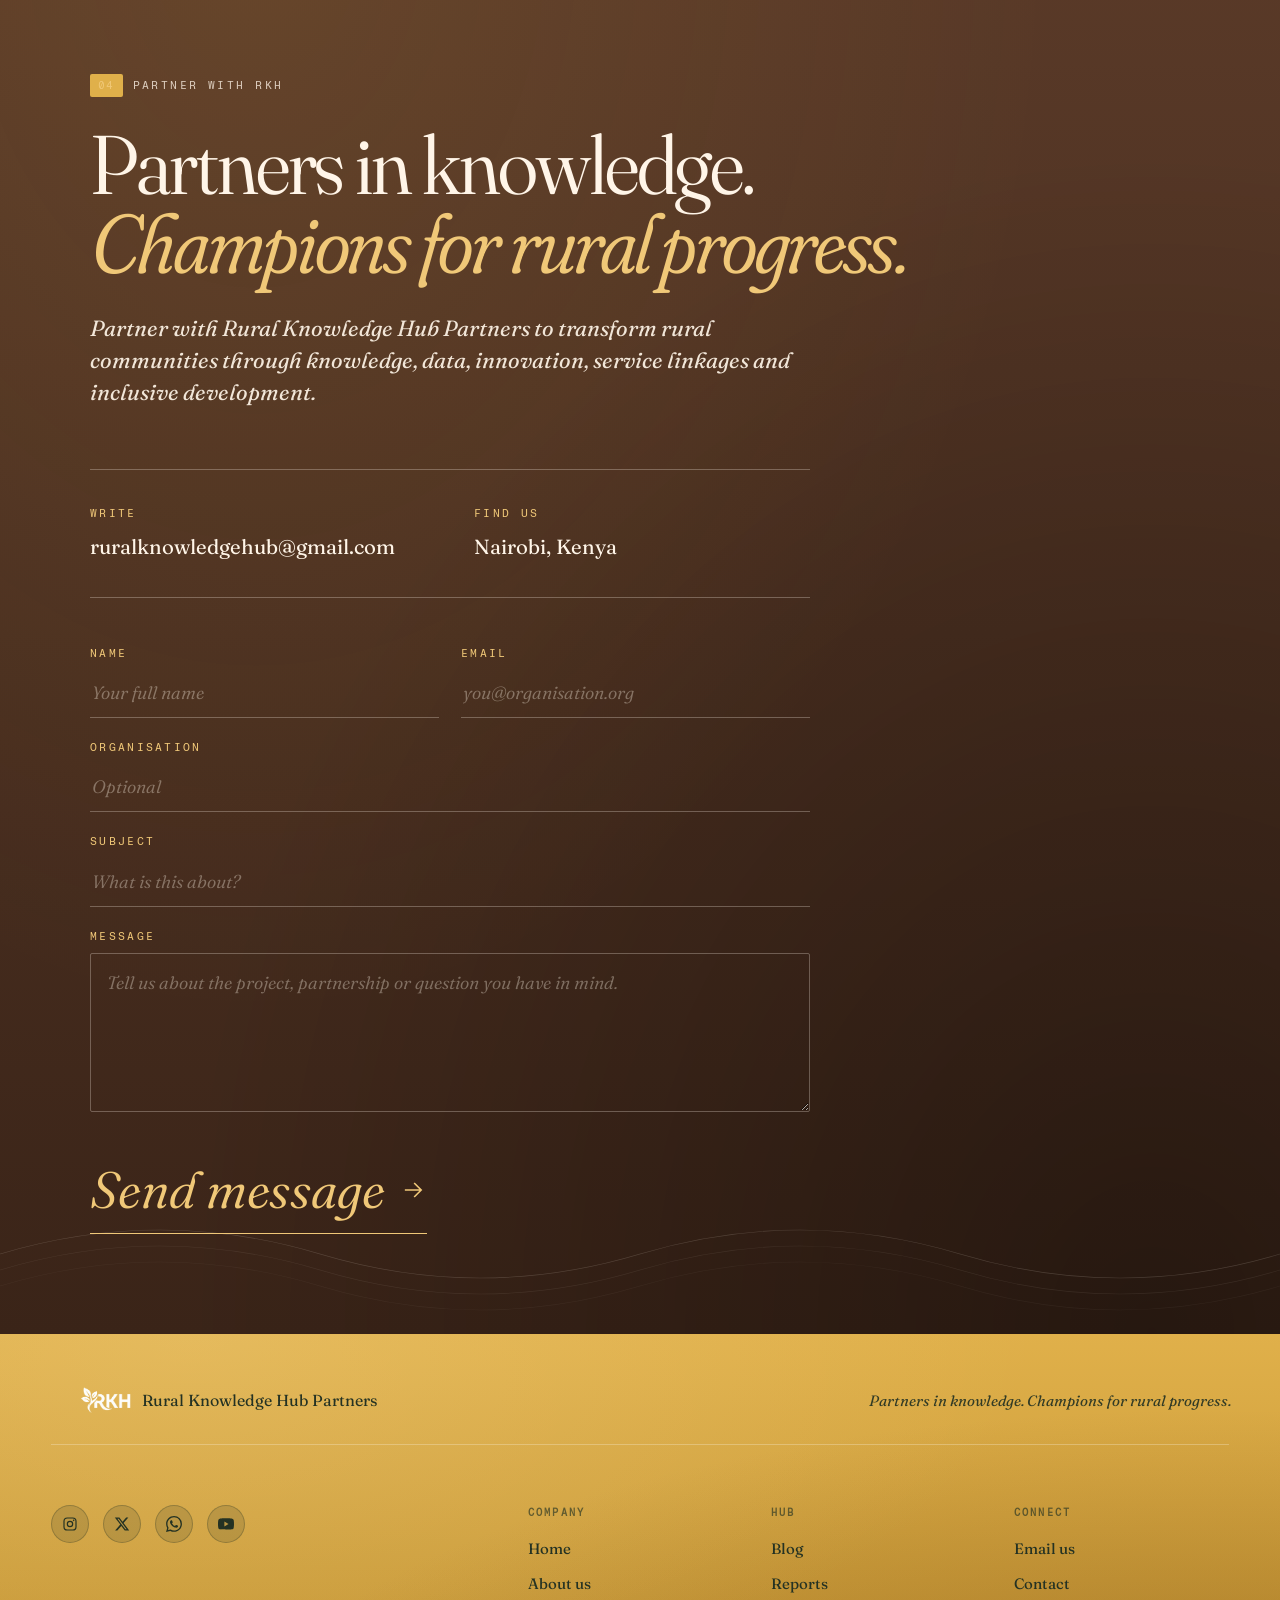
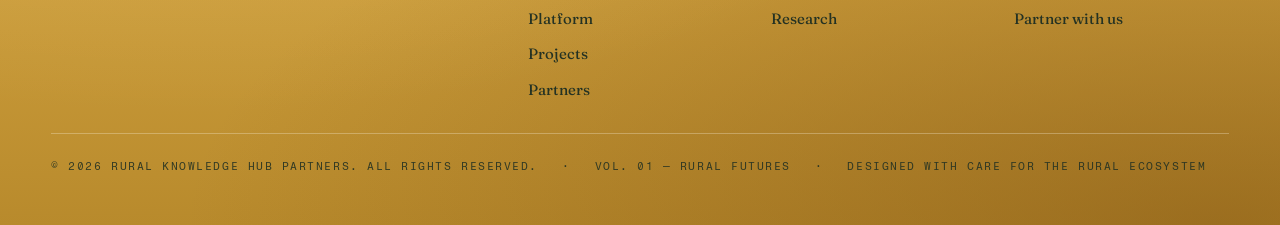
==== commit ca60f734: "Reframe projects as upcoming; founder quotes; drop "Nairobi-based" - Present all projects as planned" ====
--- a/index.html
+++ b/index.html
@@ -4,7 +4,7 @@
 <meta charset="utf-8" />
 <meta name="viewport" content="width=device-width, initial-scale=1" />
 <title>Rural Knowledge Hub Partners — Knowledge that moves the soil.</title>
-<meta name="description" content="RKH Partners is a Nairobi-based social enterprise turning rural knowledge into action — connecting smallholder farmers, cooperatives and institutions through one coordinated rural knowledge ecosystem." />
+<meta name="description" content="RKH Partners is a social enterprise turning rural knowledge into action — connecting smallholder farmers, cooperatives and institutions through one coordinated rural knowledge ecosystem." />
 
 <link rel="preconnect" href="https://fonts.googleapis.com">
 <link rel="preconnect" href="https://fonts.gstatic.com" crossorigin>
@@ -180,7 +180,7 @@
   </div>
 
   <h2 class="about-summary-title">
-    A Nairobi-based <em>social enterprise</em><br>
+    A <em>social enterprise</em><br>
     turning rural knowledge into action.
   </h2>
 
@@ -195,7 +195,7 @@
     <div>
       <span class="asm-no">i.</span>
       <span class="asm-lab">Place</span>
-      <span class="asm-val">Nairobi, Kenya · serving 12+ counties</span>
+      <span class="asm-val">Nairobi, Kenya · building toward 12+ counties</span>
     </div>
     <div>
       <span class="asm-no">ii.</span>
@@ -269,14 +269,14 @@
 <section class="proj-carousel" id="projects-carousel">
 
   <header class="section-head">
-    <span class="kicker"><span>02</span> Field catalogue</span>
+    <span class="kicker"><span>02</span> Project pipeline</span>
     <h2 class="display">
-      Work <em>in motion.</em><br>
+      On <em>the horizon.</em><br>
       Pilots, programs &amp; place-based bets.
     </h2>
     <p class="dek">
-      A rotating reel of active and recent projects &mdash; click into any case study to read
-      what we&rsquo;re learning, scaling and shipping next.
+      A first look at the projects we&rsquo;re preparing to launch &mdash; click into any brief to
+      read what we&rsquo;re designing, and where the platform is headed next.
     </p>
   </header>
 
@@ -291,11 +291,11 @@
           <img src="https://images.unsplash.com/photo-1500382017468-9049fed747ef?auto=format&fit=crop&w=900&q=70" alt="Maize field at dawn" />
         </div>
         <div class="pc-body">
-          <span class="pc-tag">Pilot · 2024 →</span>
+          <span class="pc-tag">Upcoming · 2026</span>
           <h3>Mazao Mwangaza</h3>
           <p class="pc-where">Kiambu &amp; Murang&rsquo;a · Maize &amp; dairy</p>
-          <p>SMS-led farmer advisory paired with weekly USSD price snapshots across 12 cooperatives, ~8,400 farmers.</p>
-          <span class="pc-go">Read case study <svg viewBox="0 0 24 24" aria-hidden="true"><path d="M5 12h14M13 6l6 6-6 6" fill="none" stroke="currentColor" stroke-width="1.5"/></svg></span>
+          <p>SMS-led farmer advisory paired with weekly USSD price snapshots, designed to launch across 12 cooperatives, ~8,400 farmers.</p>
+          <span class="pc-go">Read the brief <svg viewBox="0 0 24 24" aria-hidden="true"><path d="M5 12h14M13 6l6 6-6 6" fill="none" stroke="currentColor" stroke-width="1.5"/></svg></span>
         </div>
       </a>
 
@@ -304,11 +304,11 @@
           <img src="https://images.unsplash.com/photo-1523741543316-beb7fc7023d8?auto=format&fit=crop&w=900&q=70" alt="Smallholder with phone" />
         </div>
         <div class="pc-body">
-          <span class="pc-tag">Program · 2023 →</span>
+          <span class="pc-tag">Upcoming · 2026</span>
           <h3>Hub Sambaza</h3>
           <p class="pc-where">Machakos · Makueni · Kitui</p>
-          <p>Community hubs as physical access points to digital services &mdash; advisory, onboarding, feedback loops.</p>
-          <span class="pc-go">Read case study <svg viewBox="0 0 24 24" aria-hidden="true"><path d="M5 12h14M13 6l6 6-6 6" fill="none" stroke="currentColor" stroke-width="1.5"/></svg></span>
+          <p>Planned community hubs as physical access points to digital services &mdash; advisory, onboarding, feedback loops.</p>
+          <span class="pc-go">Read the brief <svg viewBox="0 0 24 24" aria-hidden="true"><path d="M5 12h14M13 6l6 6-6 6" fill="none" stroke="currentColor" stroke-width="1.5"/></svg></span>
         </div>
       </a>
 
@@ -317,11 +317,11 @@
           <img src="https://images.unsplash.com/photo-1464226184884-fa280b87c399?auto=format&fit=crop&w=900&q=70" alt="Aerial farmland mosaic" />
         </div>
         <div class="pc-body">
-          <span class="pc-tag">Research · 2024</span>
+          <span class="pc-tag">Planned · 2026</span>
           <h3>Tabia Hewa</h3>
           <p class="pc-where">Six counties · ASAL belt</p>
-          <p>Localized climate information alongside georeferenced farm profiles, with insurers on weather-indexed cover.</p>
-          <span class="pc-go">Read case study <svg viewBox="0 0 24 24" aria-hidden="true"><path d="M5 12h14M13 6l6 6-6 6" fill="none" stroke="currentColor" stroke-width="1.5"/></svg></span>
+          <p>Localized climate information alongside georeferenced farm profiles, a planned study with insurers on weather-indexed cover.</p>
+          <span class="pc-go">Read the brief <svg viewBox="0 0 24 24" aria-hidden="true"><path d="M5 12h14M13 6l6 6-6 6" fill="none" stroke="currentColor" stroke-width="1.5"/></svg></span>
         </div>
       </a>
 
@@ -330,11 +330,11 @@
           <img src="https://images.unsplash.com/photo-1593113598332-cd288d649433?auto=format&fit=crop&w=900&q=70" alt="Women-led producer group" />
         </div>
         <div class="pc-body">
-          <span class="pc-tag">Pilot · 2025</span>
+          <span class="pc-tag">Planned · 2027</span>
           <h3>Wasichana Wajibu</h3>
           <p class="pc-where">Nyanza · Rift Valley</p>
-          <p>Women-led producer groups growing business literacy, leadership pathways and access to finance.</p>
-          <span class="pc-go">Read case study <svg viewBox="0 0 24 24" aria-hidden="true"><path d="M5 12h14M13 6l6 6-6 6" fill="none" stroke="currentColor" stroke-width="1.5"/></svg></span>
+          <p>A program for women-led producer groups to grow business literacy, leadership pathways and access to finance.</p>
+          <span class="pc-go">Read the brief <svg viewBox="0 0 24 24" aria-hidden="true"><path d="M5 12h14M13 6l6 6-6 6" fill="none" stroke="currentColor" stroke-width="1.5"/></svg></span>
         </div>
       </a>
 
@@ -343,11 +343,11 @@
           <img src="https://images.unsplash.com/photo-1500382017468-9049fed747ef?auto=format&fit=crop&w=900&q=70" alt="Open market produce" />
         </div>
         <div class="pc-body">
-          <span class="pc-tag">Live · 2024 →</span>
+          <span class="pc-tag">Upcoming · 2026</span>
           <h3>Soko Smart</h3>
           <p class="pc-where">Nakuru · Uasin Gishu</p>
-          <p>Direct buyer linkages for horticulture cooperatives, with logistics partners and aggregation desks.</p>
-          <span class="pc-go">Read case study <svg viewBox="0 0 24 24" aria-hidden="true"><path d="M5 12h14M13 6l6 6-6 6" fill="none" stroke="currentColor" stroke-width="1.5"/></svg></span>
+          <p>Planned direct buyer linkages for horticulture cooperatives, with logistics partners and aggregation desks.</p>
+          <span class="pc-go">Read the brief <svg viewBox="0 0 24 24" aria-hidden="true"><path d="M5 12h14M13 6l6 6-6 6" fill="none" stroke="currentColor" stroke-width="1.5"/></svg></span>
         </div>
       </a>
 
@@ -356,11 +356,11 @@
           <img src="https://images.unsplash.com/photo-1444858345736-5a4cb1b9b1c8?auto=format&fit=crop&w=900&q=70" alt="Coastal landscape" />
         </div>
         <div class="pc-body">
-          <span class="pc-tag">Concept · 2025</span>
+          <span class="pc-tag">Concept · 2027</span>
           <h3>Pwani Roots</h3>
           <p class="pc-where">Coast region · Mixed cropping</p>
-          <p>Co-design with coastal cooperatives mapping knowledge gaps in cassava, cashew and small-livestock chains.</p>
-          <span class="pc-go">Read case study <svg viewBox="0 0 24 24" aria-hidden="true"><path d="M5 12h14M13 6l6 6-6 6" fill="none" stroke="currentColor" stroke-width="1.5"/></svg></span>
+          <p>A planned co-design with coastal cooperatives to map knowledge gaps in cassava, cashew and small-livestock chains.</p>
+          <span class="pc-go">Read the brief <svg viewBox="0 0 24 24" aria-hidden="true"><path d="M5 12h14M13 6l6 6-6 6" fill="none" stroke="currentColor" stroke-width="1.5"/></svg></span>
         </div>
       </a>
     </div>
@@ -385,9 +385,9 @@
 <section class="testimonials" id="testimonials">
 
   <header class="section-head">
-    <span class="kicker"><span>03</span> Voices from the field</span>
+    <span class="kicker"><span>03</span> In their own words</span>
     <h2 class="display">
-      What partners &amp; <em>farmers</em> say.
+      From the <em>founders</em>.
     </h2>
   </header>
 
@@ -402,14 +402,15 @@
         <span class="testi-mark" aria-hidden="true">&ldquo;</span>
         <blockquote>
           <p>
-            Before the platform, our cooperative was relaying market prices by foot and rumour.
-            Now our chairman gets a weekly USSD snapshot &mdash; and our members <em>actually
-            believe</em> the number when we read it out at the meeting.
+            I&rsquo;ve spent years walking farms and sitting in cooperative meetings, and the
+            pattern never changed: the knowledge rural communities needed already existed &mdash;
+            it just never reached them in time. We started RKH to <em>close that last mile</em>,
+            and watching a chairman trust a price we sent is why I keep doing this.
           </p>
         </blockquote>
         <figcaption>
-          <span class="testi-name">Joyce W.</span>
-          <span class="testi-role">Cooperative chair · Murang&rsquo;a</span>
+          <span class="testi-name">Pauline W. Irungu</span>
+          <span class="testi-role">Co-founder · RKH Partners</span>
         </figcaption>
       </figure>
 
@@ -417,29 +418,15 @@
         <span class="testi-mark" aria-hidden="true">&ldquo;</span>
         <blockquote>
           <p>
-            RKH brought us the farmer profiling layer we&rsquo;d been trying to build for two years.
-            It cut our product design cycle in half and gave our underwriters something they
-            could <em>actually</em> price against.
+            Every product we build starts by listening first &mdash; we sit with the women&rsquo;s
+            groups and cooperatives before we design a single screen. That discipline came from
+            the field, not a boardroom. When a farmer reaches a buyer she&rsquo;d never have met
+            on her own, that&rsquo;s the <em>whole point</em> of the work.
           </p>
         </blockquote>
         <figcaption>
-          <span class="testi-name">David O.</span>
-          <span class="testi-role">Insurance product lead · Nairobi</span>
-        </figcaption>
-      </figure>
-
-      <figure class="testi">
-        <span class="testi-mark" aria-hidden="true">&ldquo;</span>
-        <blockquote>
-          <p>
-            The hub team listens first. They came to our community, sat with the women&rsquo;s
-            group, and only then started designing. That&rsquo;s rare. Now my dairy is shipping
-            to a buyer I would never have met on my own.
-          </p>
-        </blockquote>
-        <figcaption>
-          <span class="testi-name">Faith K.</span>
-          <span class="testi-role">Dairy farmer · Kiambu</span>
+          <span class="testi-name">Annah M. Kimeu</span>
+          <span class="testi-role">Co-founder · RKH Partners</span>
         </figcaption>
       </figure>
 
@@ -451,9 +438,8 @@
   </div>
 
   <div class="testi-dots" data-testi-dots>
-    <button type="button" class="tc-dot is-on" aria-label="Show testimonial 1"></button>
-    <button type="button" class="tc-dot" aria-label="Show testimonial 2"></button>
-    <button type="button" class="tc-dot" aria-label="Show testimonial 3"></button>
+    <button type="button" class="tc-dot is-on" aria-label="Show founder quote 1"></button>
+    <button type="button" class="tc-dot" aria-label="Show founder quote 2"></button>
   </div>
 </section>
 
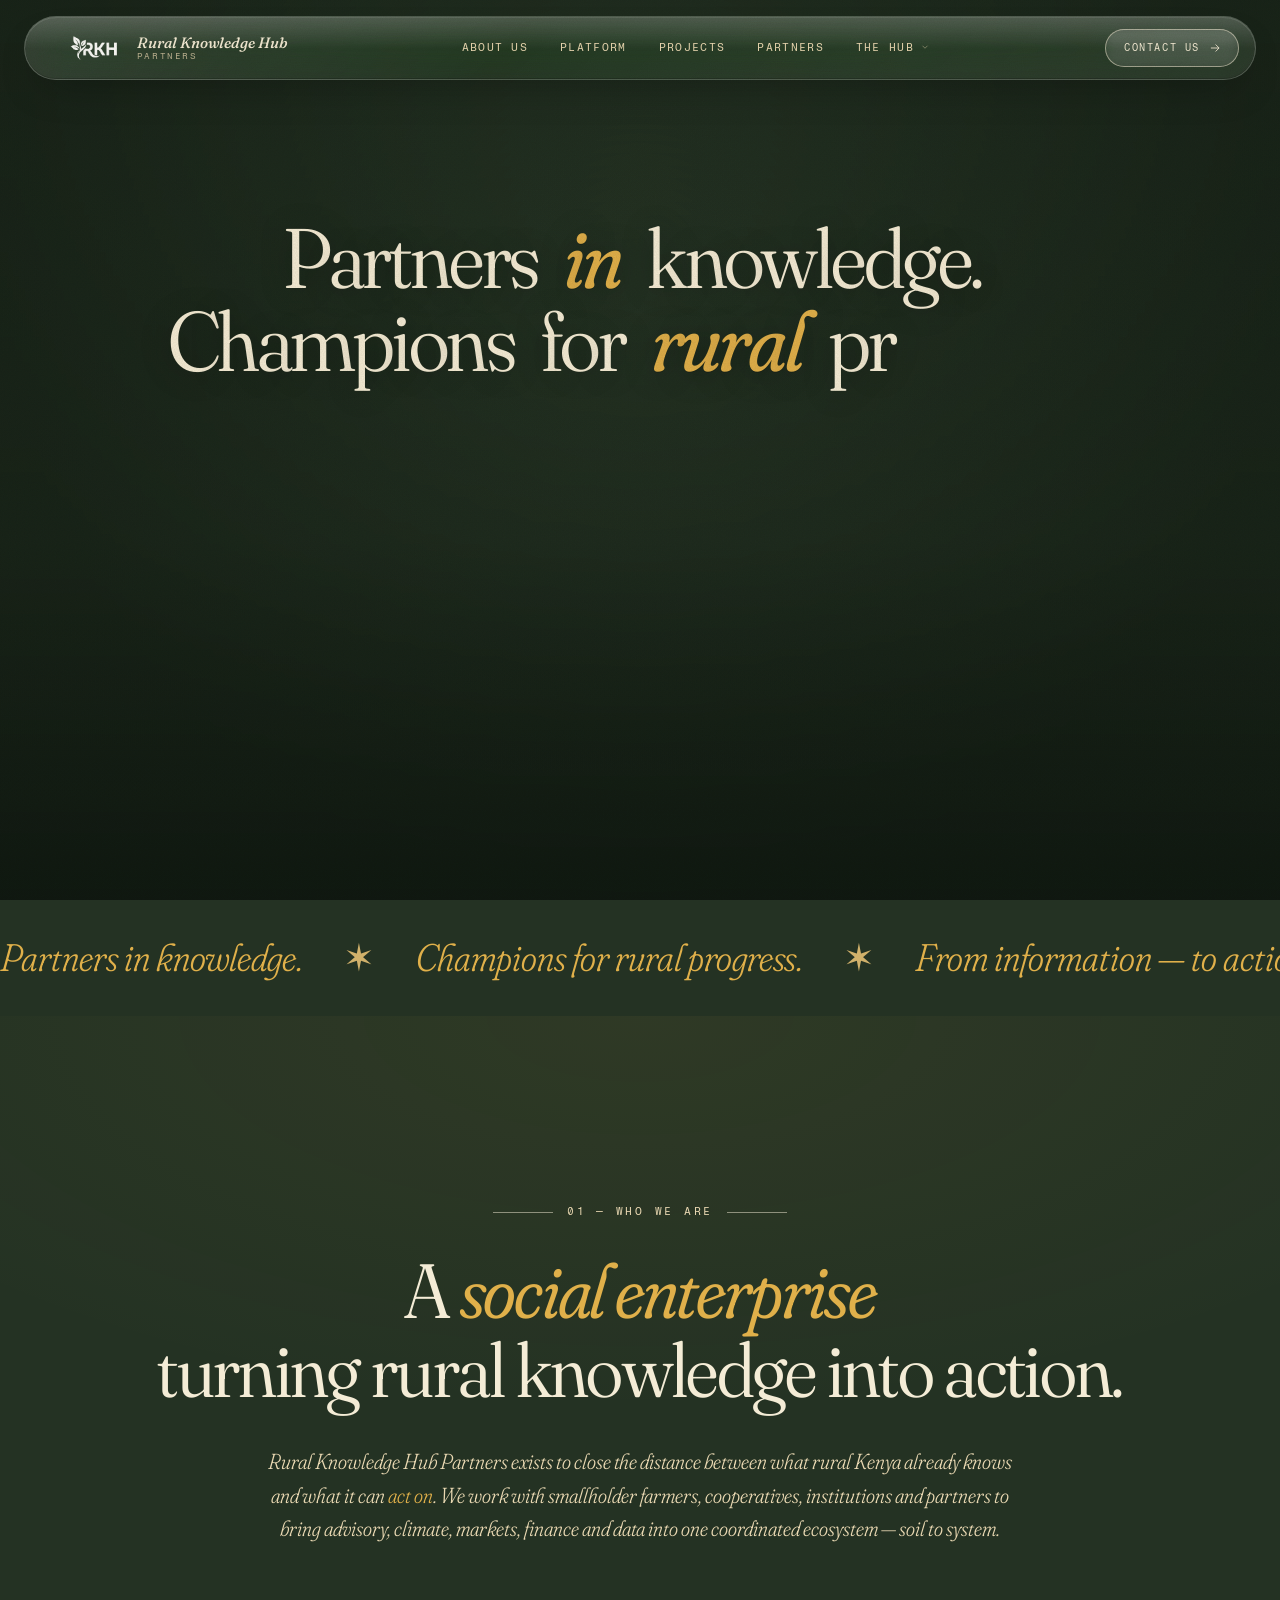
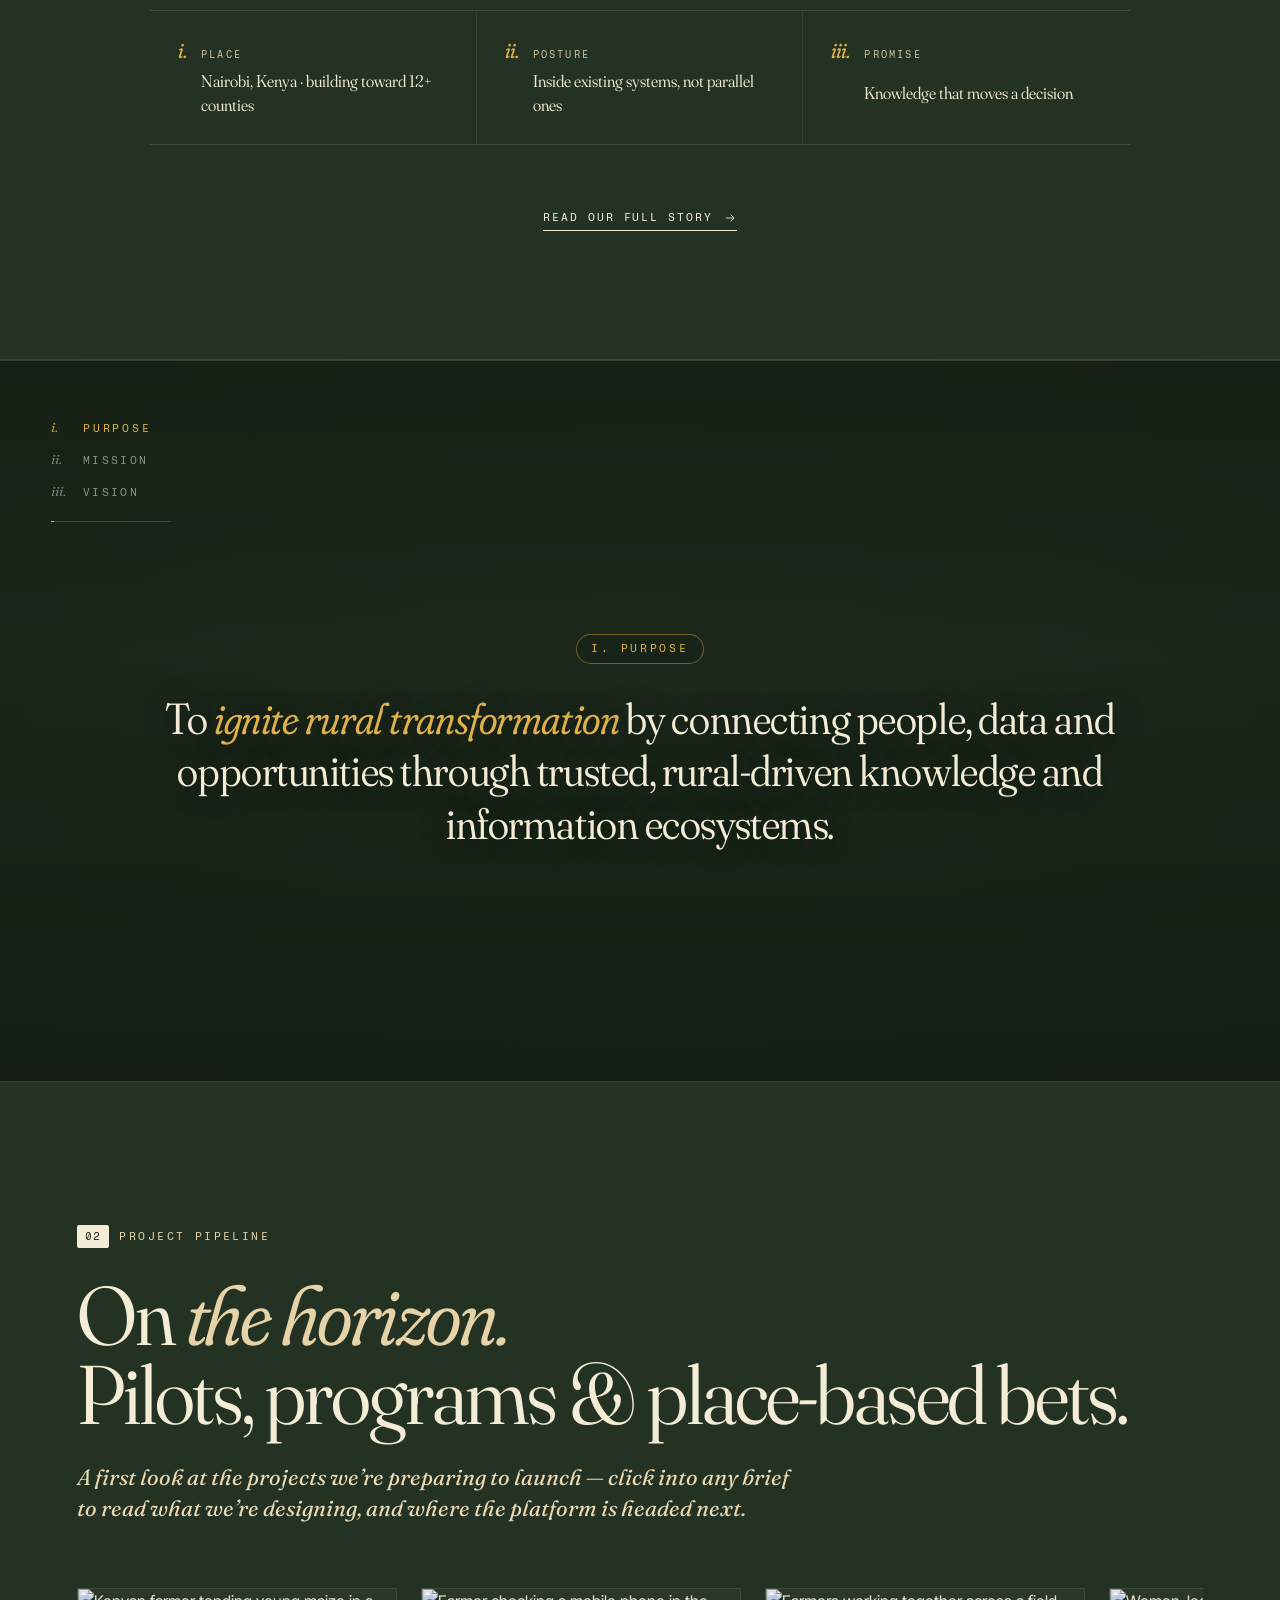
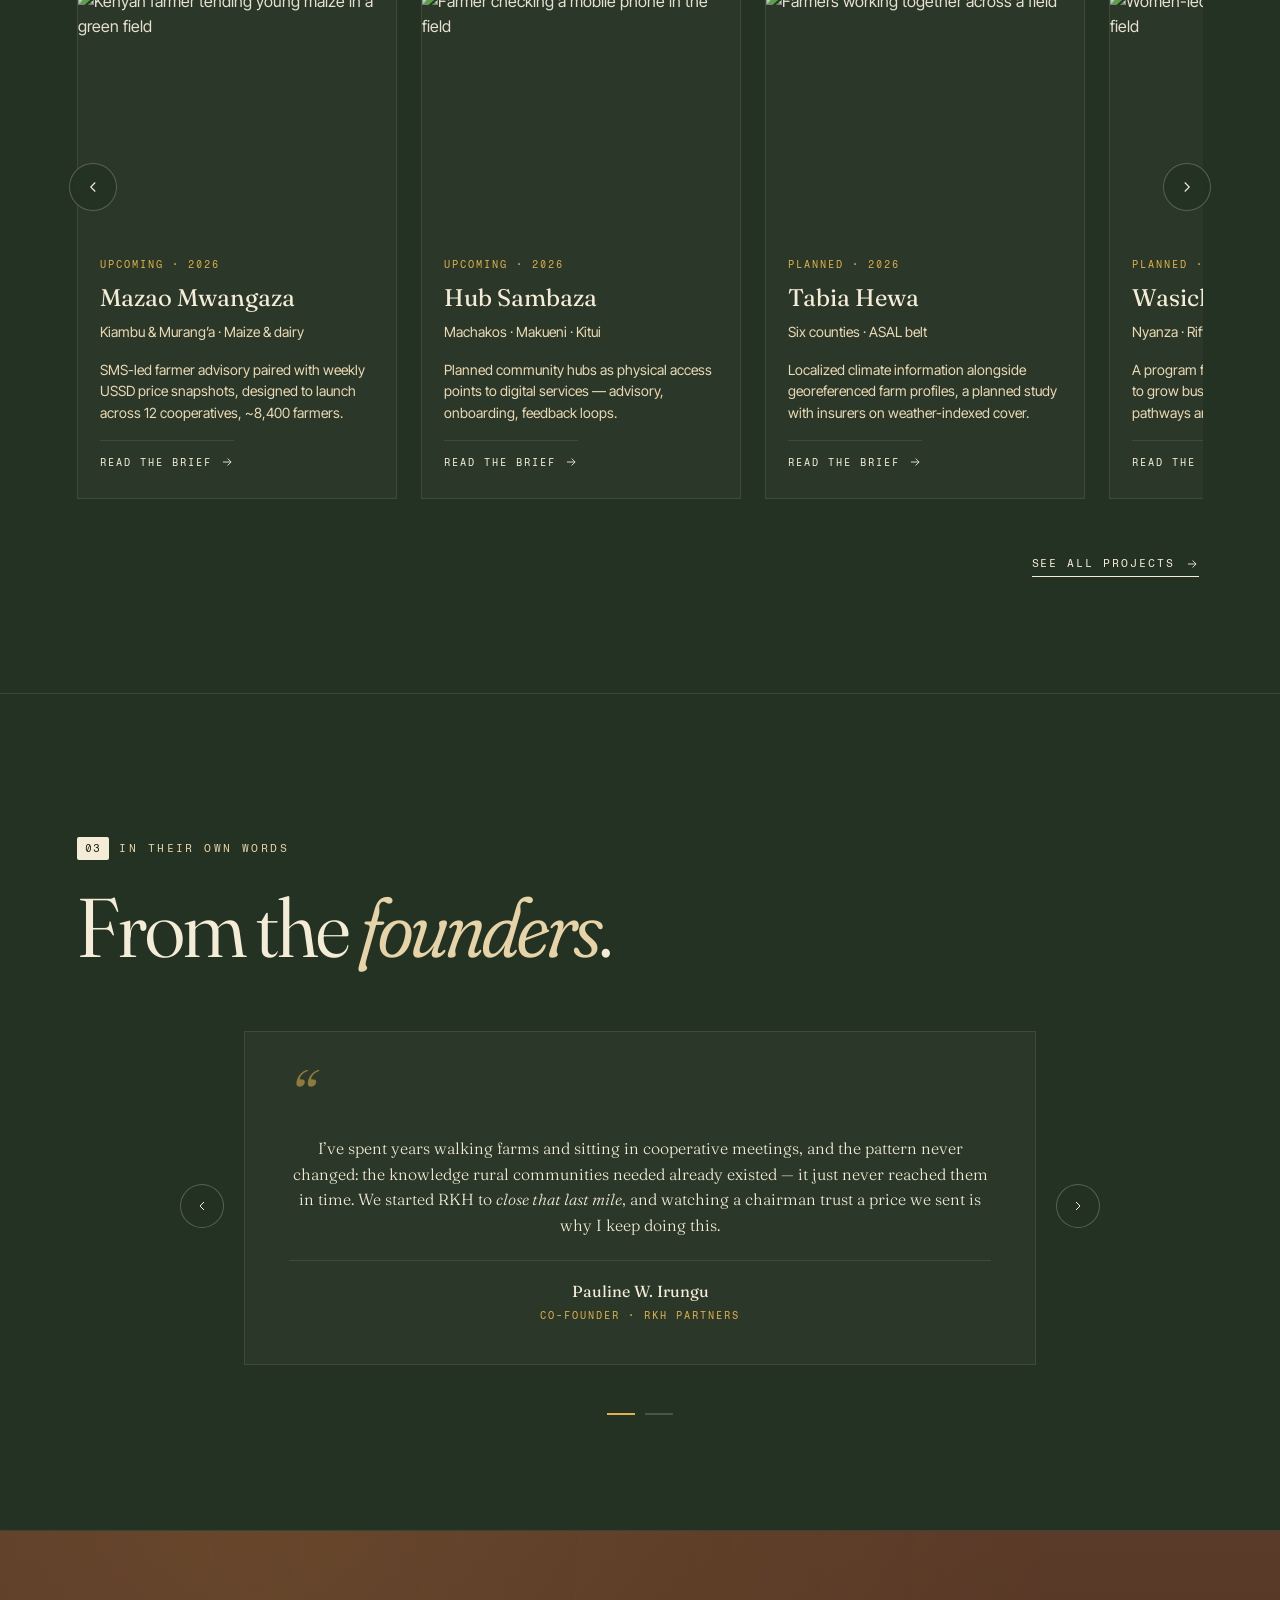
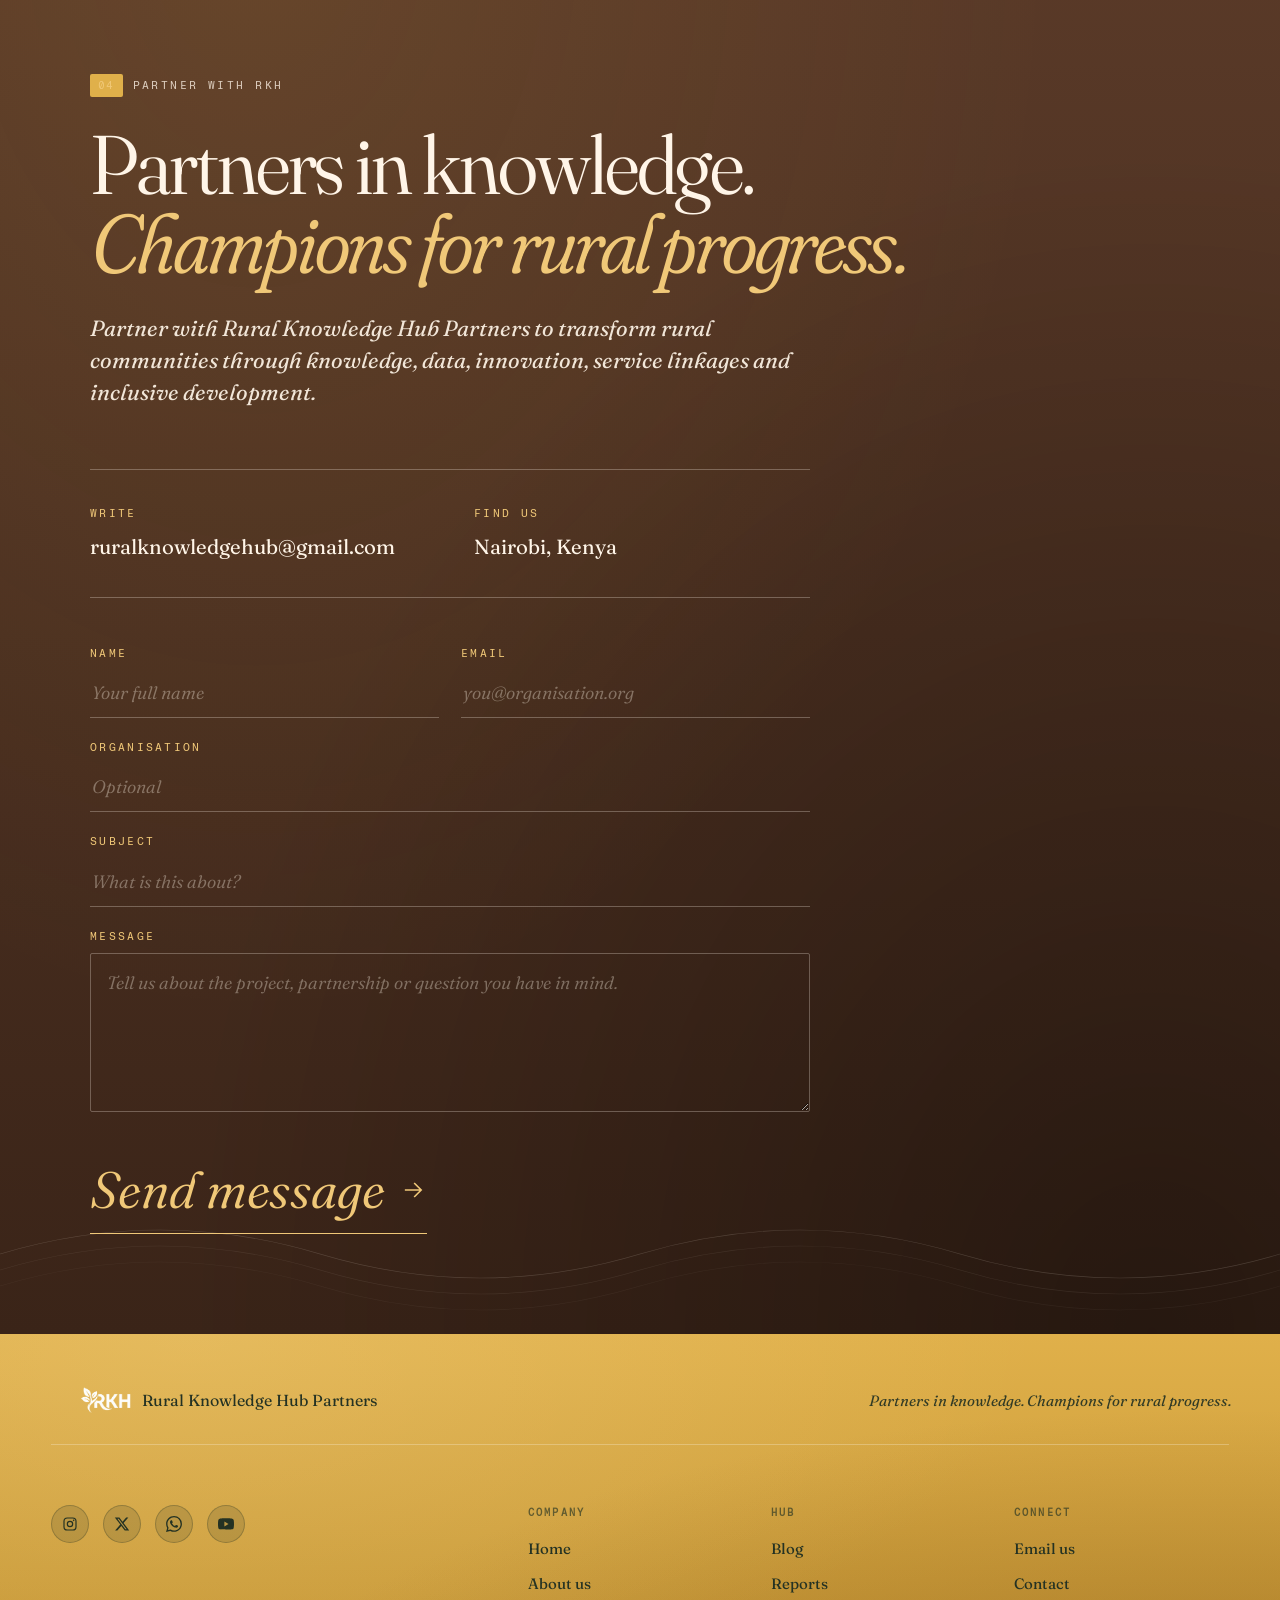
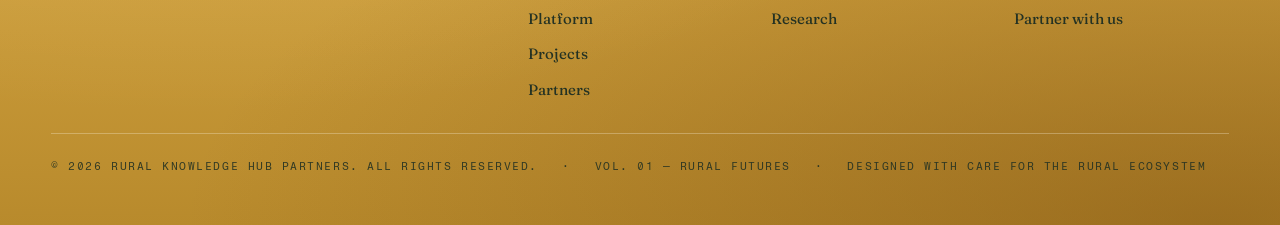
==== commit 731ea805: "Media changes" ====
--- a/index.html
+++ b/index.html
@@ -288,7 +288,7 @@
     <div class="pc-track" data-carousel-track>
       <a class="pc-card" href="projects/mazao-mwangaza.html">
         <div class="pc-img">
-          <img src="https://images.unsplash.com/photo-1500382017468-9049fed747ef?auto=format&fit=crop&w=900&q=70" alt="Maize field at dawn" />
+          <img src="https://images.unsplash.com/photo-1741874299706-2b8e16839aaa?auto=format&fit=crop&w=900&q=70" alt="Kenyan farmer tending young maize in a green field" />
         </div>
         <div class="pc-body">
           <span class="pc-tag">Upcoming · 2026</span>
@@ -301,7 +301,7 @@
 
       <a class="pc-card" href="projects/hub-sambaza.html">
         <div class="pc-img">
-          <img src="https://images.unsplash.com/photo-1523741543316-beb7fc7023d8?auto=format&fit=crop&w=900&q=70" alt="Smallholder with phone" />
+          <img src="https://images.unsplash.com/photo-1633110499575-ed2962ac26e3?auto=format&fit=crop&w=900&q=70" alt="Farmer checking a mobile phone in the field" />
         </div>
         <div class="pc-body">
           <span class="pc-tag">Upcoming · 2026</span>
@@ -314,7 +314,7 @@
 
       <a class="pc-card" href="projects/tabia-hewa.html">
         <div class="pc-img">
-          <img src="https://images.unsplash.com/photo-1464226184884-fa280b87c399?auto=format&fit=crop&w=900&q=70" alt="Aerial farmland mosaic" />
+          <img src="https://images.unsplash.com/photo-1704646355754-ee810fa808f5?auto=format&fit=crop&w=900&q=70" alt="Farmers working together across a field" />
         </div>
         <div class="pc-body">
           <span class="pc-tag">Planned · 2026</span>
@@ -327,7 +327,7 @@
 
       <a class="pc-card" href="projects/wasichana-wajibu.html">
         <div class="pc-img">
-          <img src="https://images.unsplash.com/photo-1593113598332-cd288d649433?auto=format&fit=crop&w=900&q=70" alt="Women-led producer group" />
+          <img src="https://images.unsplash.com/photo-1708417145375-ed79c7131fab?auto=format&fit=crop&w=900&q=70" alt="Women-led producer group working in a field" />
         </div>
         <div class="pc-body">
           <span class="pc-tag">Planned · 2027</span>
@@ -340,7 +340,7 @@
 
       <a class="pc-card" href="projects/soko-smart.html">
         <div class="pc-img">
-          <img src="https://images.unsplash.com/photo-1500382017468-9049fed747ef?auto=format&fit=crop&w=900&q=70" alt="Open market produce" />
+          <img src="https://images.unsplash.com/photo-1609272555245-ea1f64226ac3?auto=format&fit=crop&w=900&q=70" alt="Vendor with fresh produce at an open-air market" />
         </div>
         <div class="pc-body">
           <span class="pc-tag">Upcoming · 2026</span>
@@ -353,7 +353,7 @@
 
       <a class="pc-card" href="projects/pwani-roots.html">
         <div class="pc-img">
-          <img src="https://images.unsplash.com/photo-1444858345736-5a4cb1b9b1c8?auto=format&fit=crop&w=900&q=70" alt="Coastal landscape" />
+          <img src="https://images.unsplash.com/photo-1551791514-88ceaaa47c40?auto=format&fit=crop&w=900&q=70" alt="Farmers planting a mixed-crop plot" />
         </div>
         <div class="pc-body">
           <span class="pc-tag">Concept · 2027</span>
--- a/styles.css
+++ b/styles.css
@@ -2657,10 +2657,18 @@
   color: var(--ink);
   transition: background .25s, padding .25s;
 }
-.hub-post:hover{
+a.hub-post:hover{
   background: rgba(244,236,214,.025);
   padding-left: 16px;
   padding-right: 16px;
+}
+/* Non-clickable "coming soon" entries */
+.hub-post.is-soon{
+  cursor: default;
+  opacity: .62;
+}
+.hub-post.is-soon .hp-tag{
+  color: var(--ochre);
 }
 .hp-date{
   font-family: var(--mono);
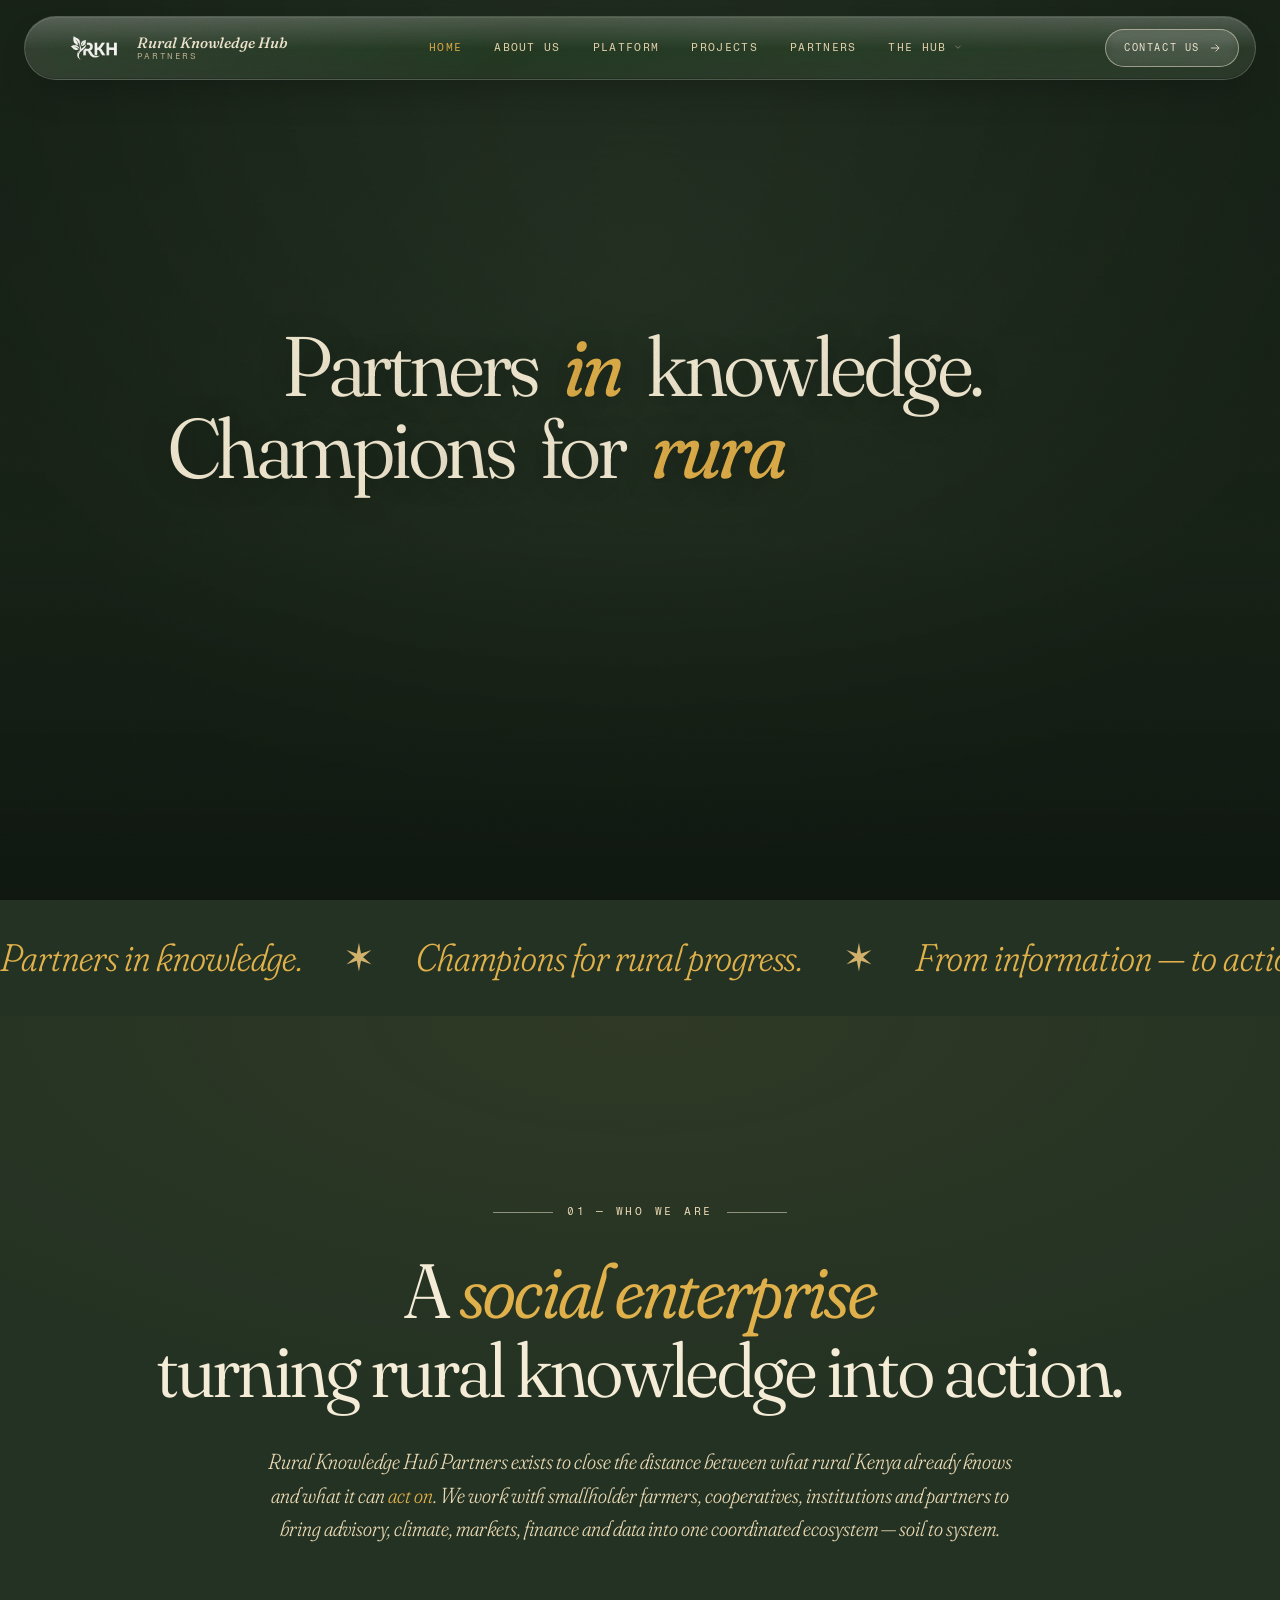
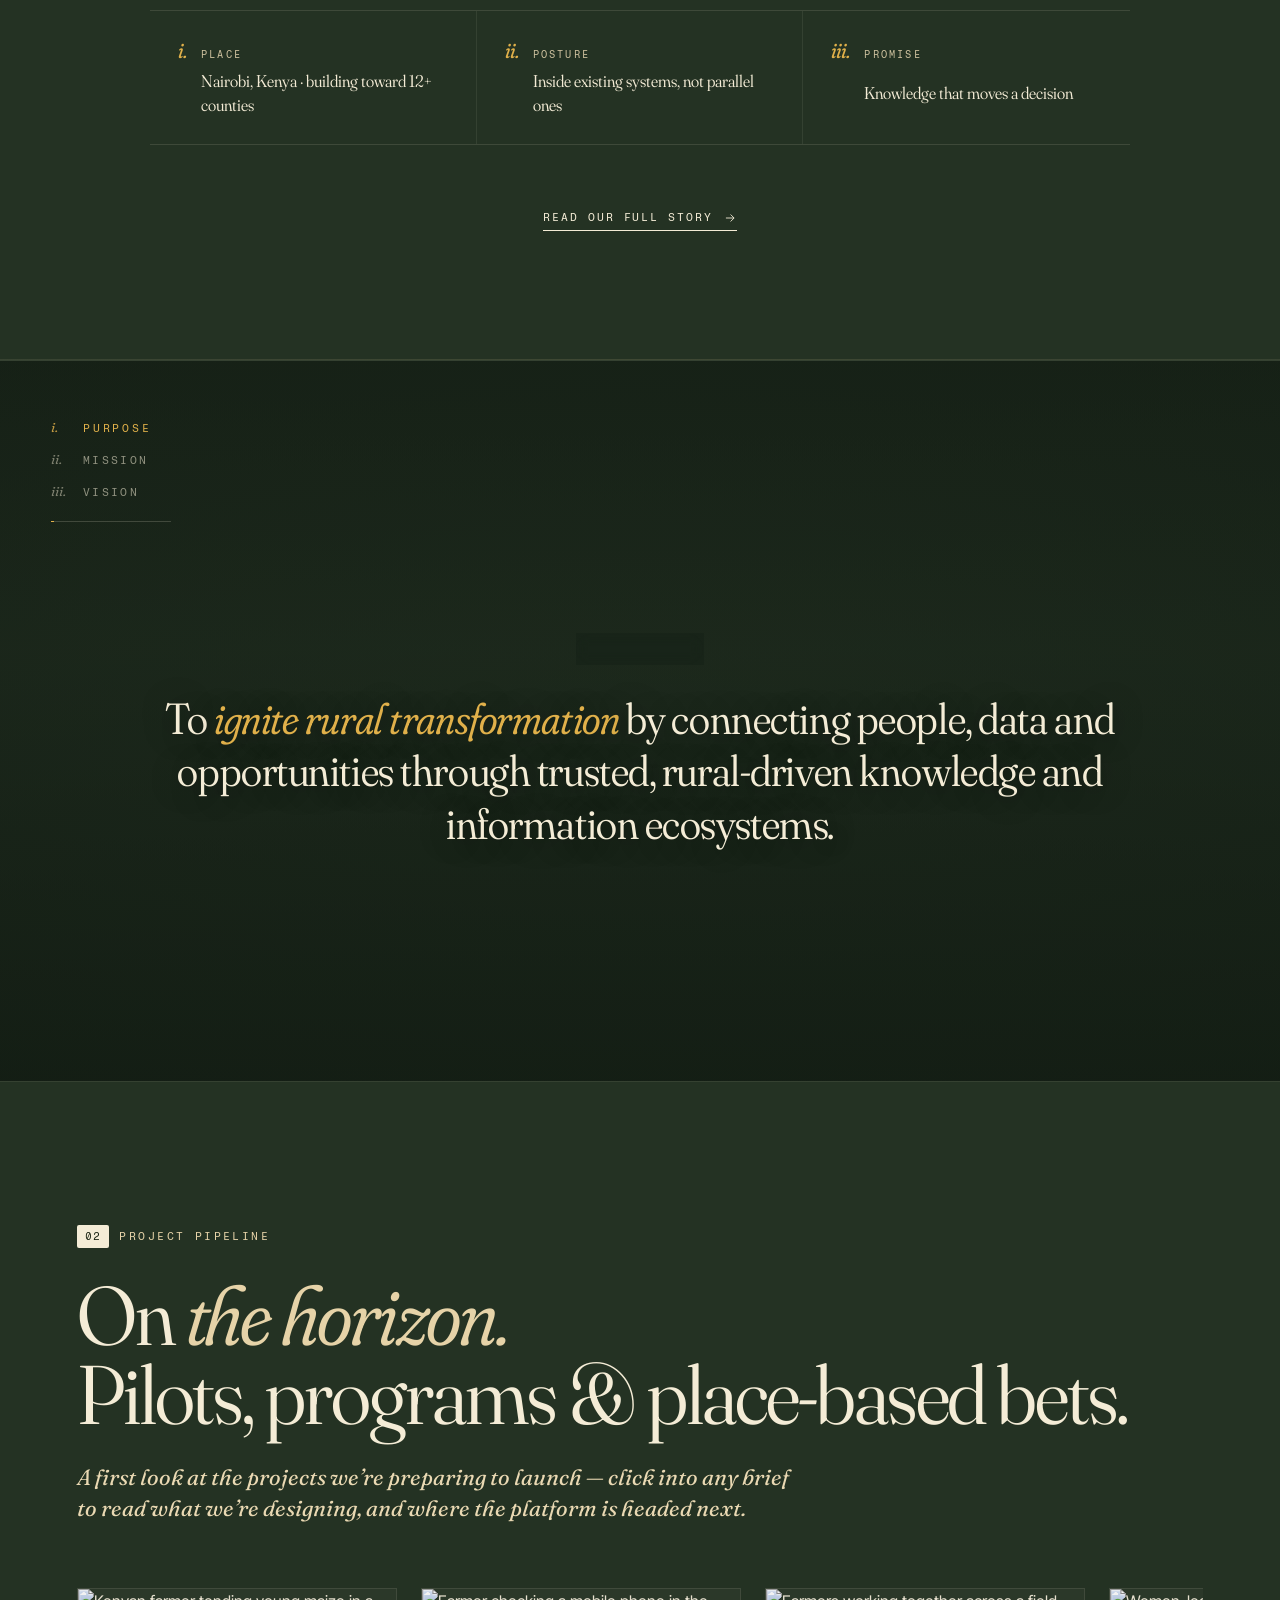
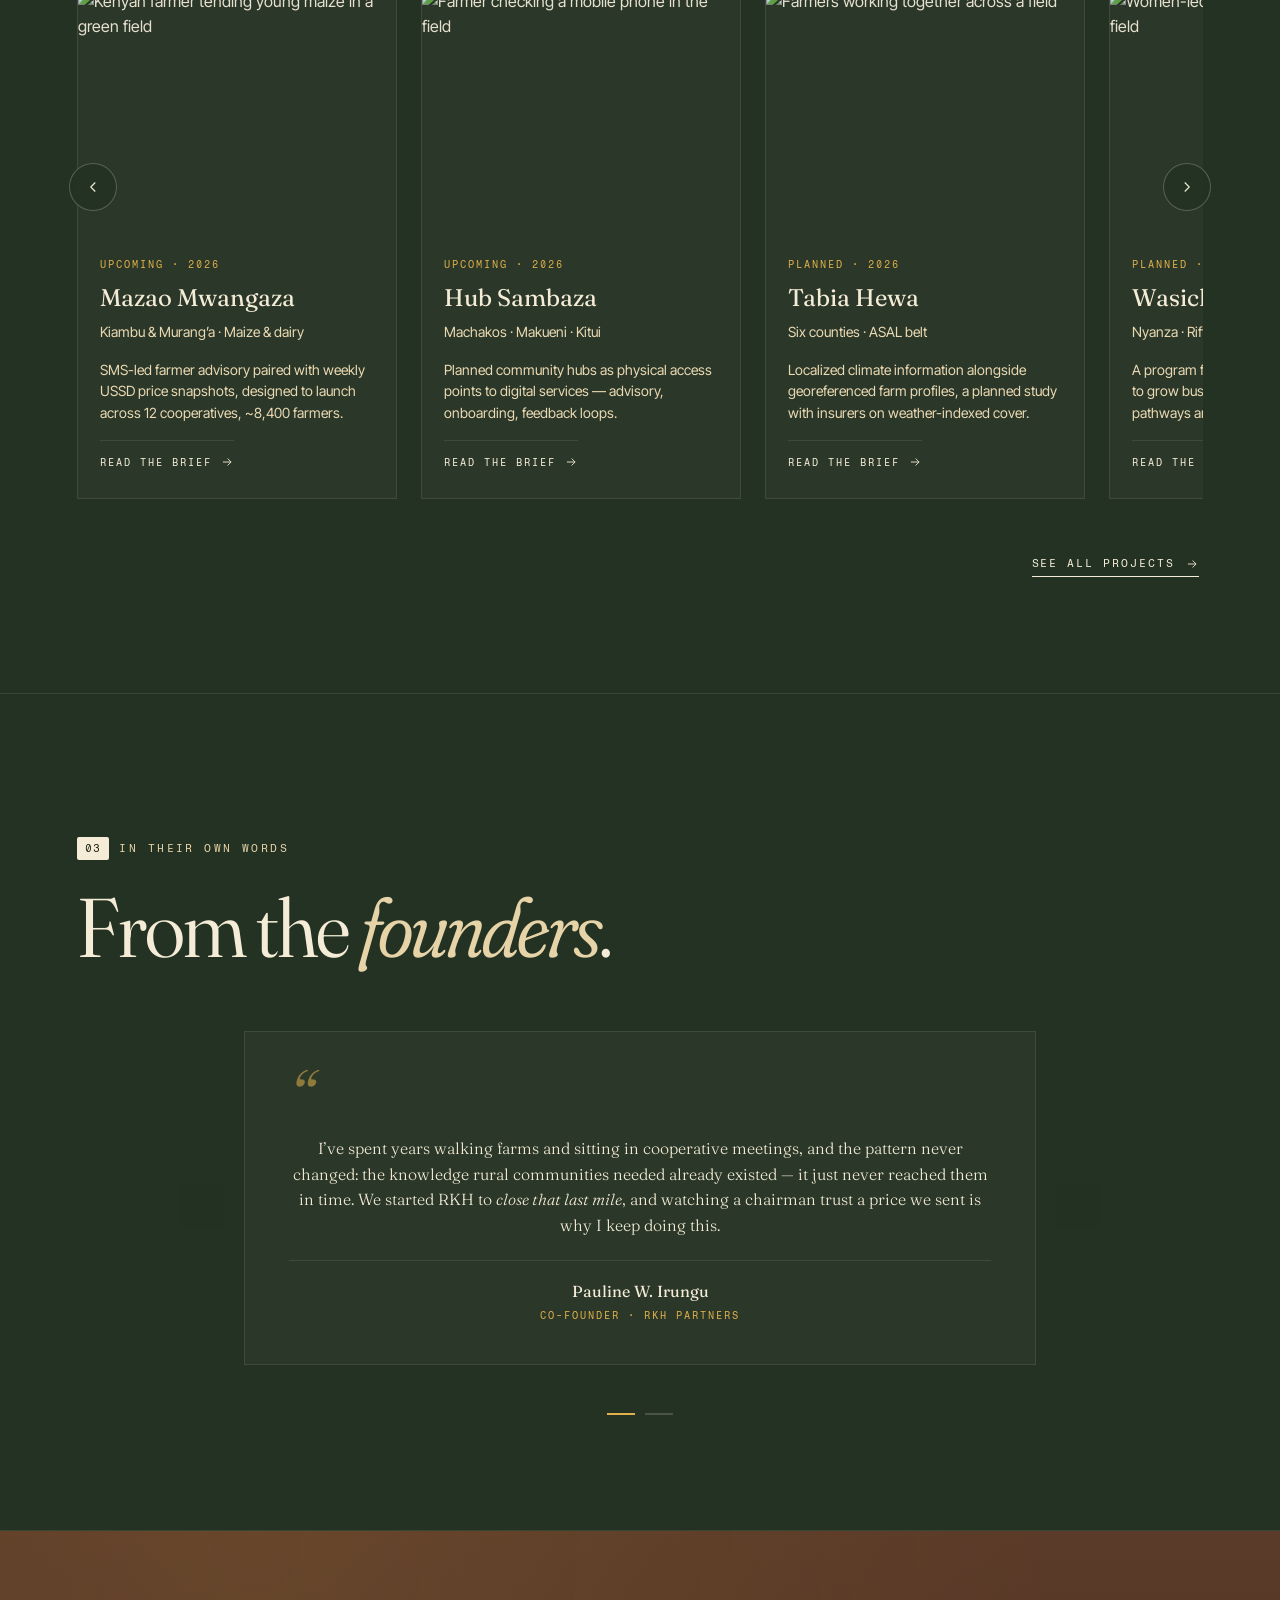
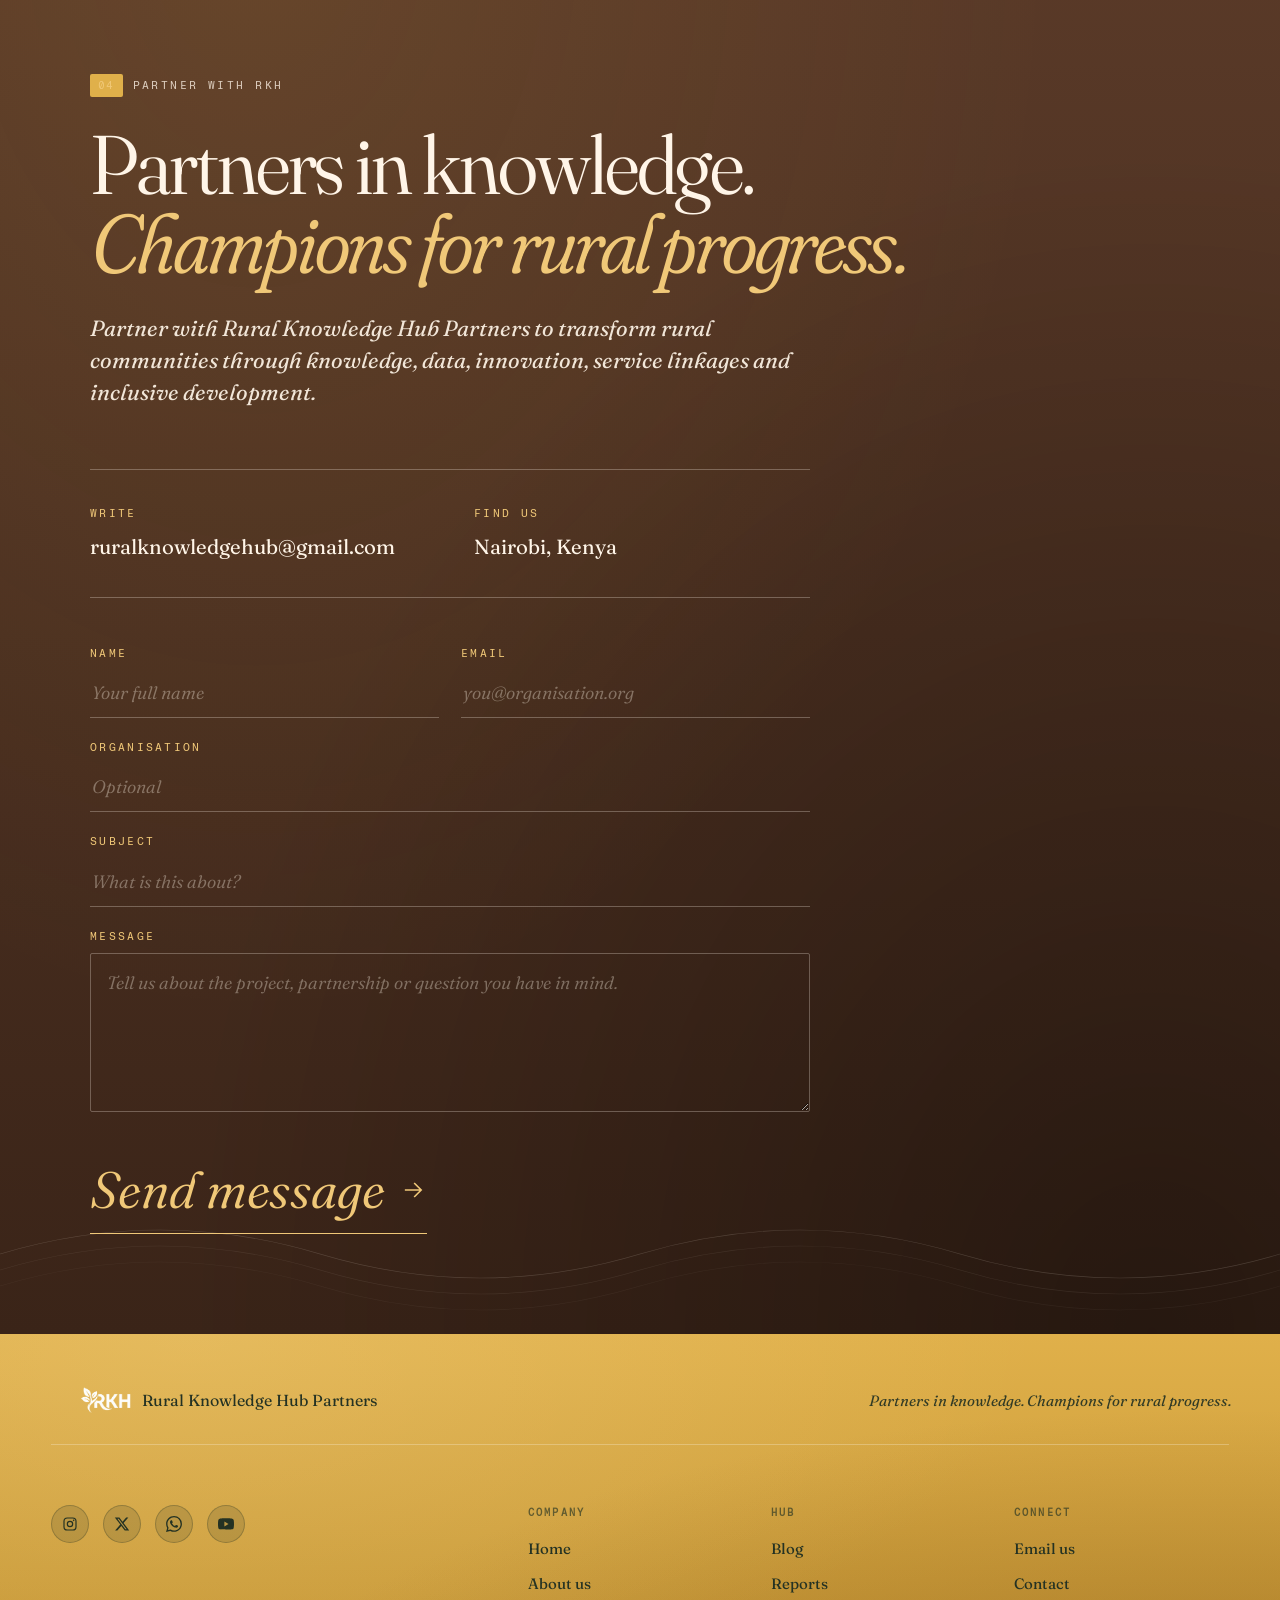
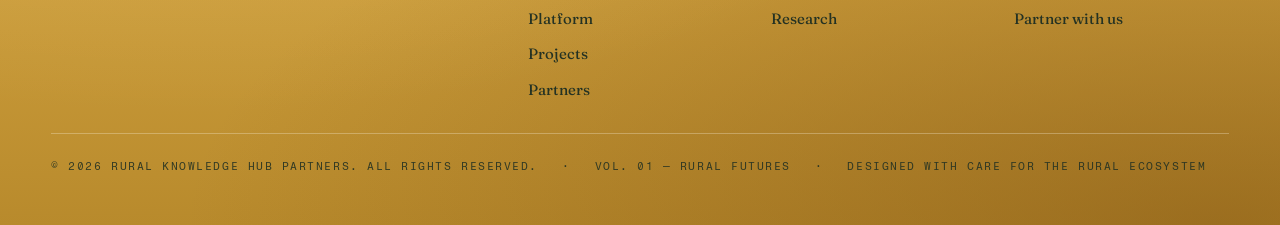
==== commit 051b4bd4: "sum changez" ====
--- a/index.html
+++ b/index.html
@@ -28,6 +28,7 @@
   </a>
 
   <nav class="nav-links" aria-label="Primary">
+    <a href="index.html" class="is-current">Home</a>
     <a href="pillars.html">About us</a>
     <a href="platform.html">Platform</a>
     <a href="projects.html">Projects</a>
@@ -67,13 +68,14 @@
   </button>
   <div class="mobile-menu-inner">
     <nav class="mm-links" aria-label="Mobile primary">
-      <a href="pillars.html"><span class="mm-no">i.</span> About us</a>
-      <a href="platform.html"><span class="mm-no">ii.</span> Platform</a>
-      <a href="projects.html"><span class="mm-no">iii.</span> Projects</a>
-      <a href="partnership.html"><span class="mm-no">iv.</span> Partners</a>
+      <a href="index.html"><span class="mm-no">i.</span> Home</a>
+      <a href="pillars.html"><span class="mm-no">ii.</span> About us</a>
+      <a href="platform.html"><span class="mm-no">iii.</span> Platform</a>
+      <a href="projects.html"><span class="mm-no">iv.</span> Projects</a>
+      <a href="partnership.html"><span class="mm-no">v.</span> Partners</a>
       <div class="mm-group" data-mm-group>
         <button type="button" class="mm-group-trigger" aria-expanded="false" data-mm-group-trigger>
-          <span class="mm-no">v.</span>
+          <span class="mm-no">vi.</span>
           <span class="mm-group-label">The Hub</span>
           <svg class="mm-chevron" viewBox="0 0 24 24" aria-hidden="true"><path d="M6 9l6 6 6-6" fill="none" stroke="currentColor" stroke-width="1.5"/></svg>
         </button>
@@ -136,21 +138,6 @@
         <span>Contact us</span>
         <svg viewBox="0 0 24 24" aria-hidden="true"><path d="M5 12h14M13 6l6 6-6 6" fill="none" stroke="currentColor" stroke-width="1.5"/></svg>
       </a>
-    </div>
-
-    <div class="hero-stats">
-      <div>
-        <span class="num">09</span>
-        <span class="lab">Strategic pillars across the rural ecosystem</span>
-      </div>
-      <div>
-        <span class="num">01</span>
-        <span class="lab">Coordinated platform for knowledge &amp; service linkage</span>
-      </div>
-      <div>
-        <span class="num">∞</span>
-        <span class="lab">Partnerships from co-creation to capacity</span>
-      </div>
     </div>
 
   </div>
@@ -327,7 +314,7 @@
 
       <a class="pc-card" href="projects/wasichana-wajibu.html">
         <div class="pc-img">
-          <img src="https://images.unsplash.com/photo-1708417145375-ed79c7131fab?auto=format&fit=crop&w=900&q=70" alt="Women-led producer group working in a field" />
+          <img src="https://images.unsplash.com/photo-1746014929708-fcb859fd3185?auto=format&fit=crop&w=900&q=70" alt="Women-led producer group working in a field" />
         </div>
         <div class="pc-body">
           <span class="pc-tag">Planned · 2027</span>
